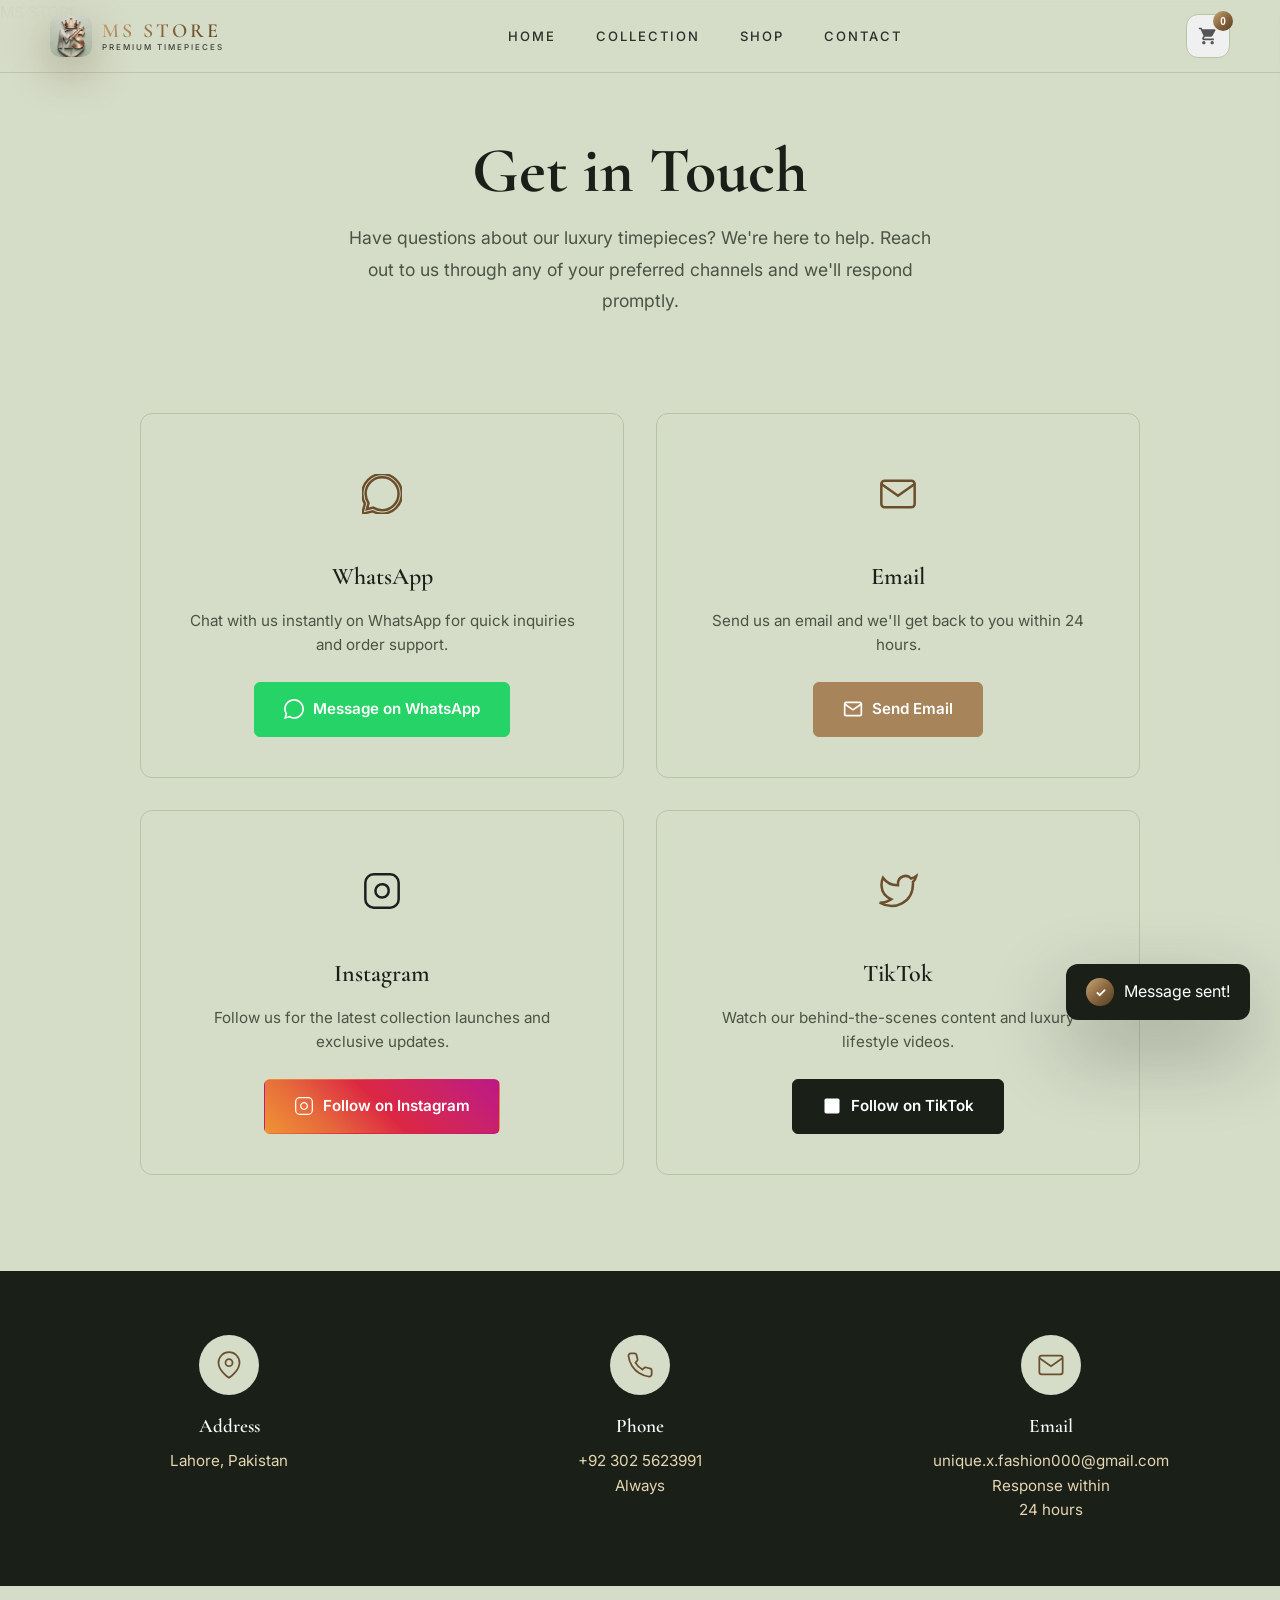
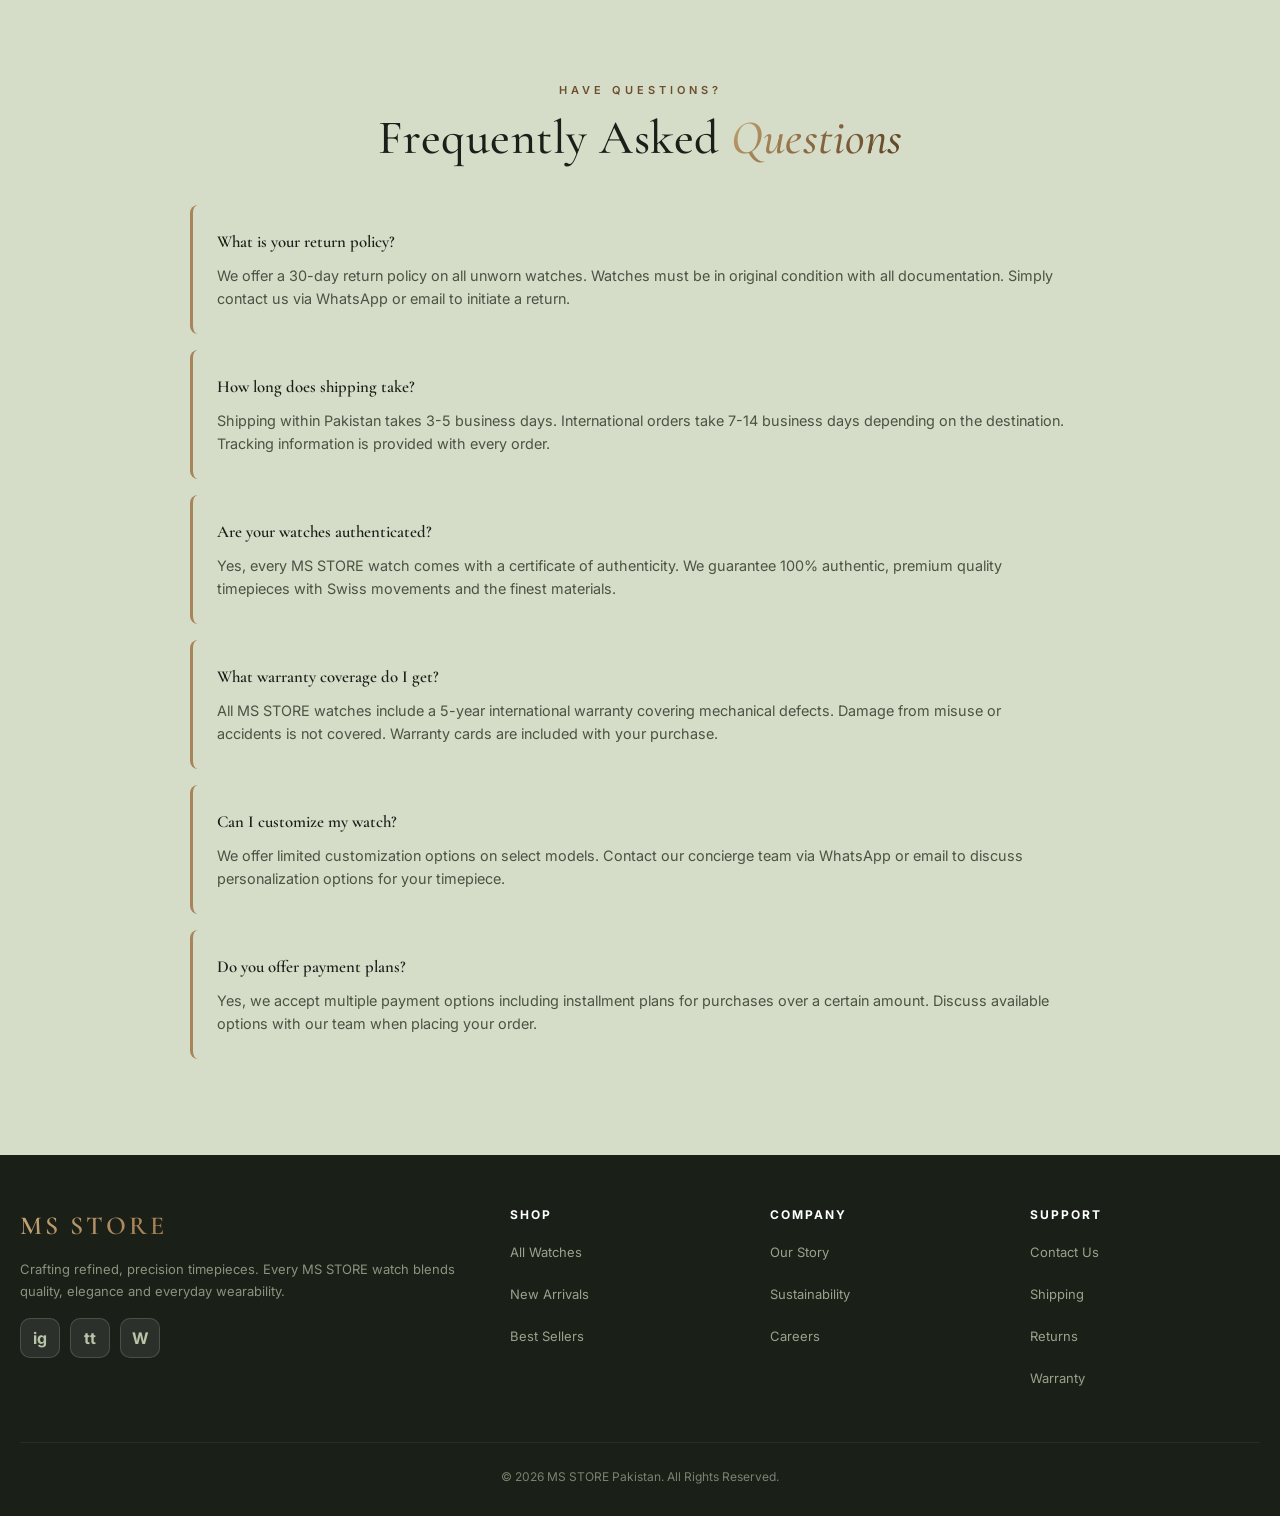
==== contact.html @ d53f1ade "Add files via upload" ====
<!DOCTYPE html>
<html lang="en">
<head>
<meta charset="UTF-8" />
<meta name="viewport" content="width=device-width, initial-scale=1.0, maximum-scale=5.0" />
<meta name="description" content="MS STORE - Contact us via WhatsApp, Email, Instagram, or TikTok. Get in touch with our luxury watch experts." />
<title>MS STORE — Contact Us</title>
<link rel="preconnect" href="https://fonts.googleapis.com">
<link rel="preconnect" href="https://fonts.gstatic.com" crossorigin>
<link href="https://fonts.googleapis.com/css2?family=Playfair+Display:wght@400;500;600;700;800;900&family=Inter:wght@300;400;500;600;700&family=Cormorant+Garamond:wght@300;400;500;600;700&display=swap" rel="stylesheet">
<link rel="icon" type="image/png" sizes="32x32" href="images/favicon-32.png">
<link rel="icon" type="image/png" sizes="16x16" href="images/favicon-16.png">
<link rel="apple-touch-icon" href="images/apple-touch-icon.png">
<link rel="shortcut icon" href="images/favicon-msstore.jpg">
<link rel="stylesheet" href="css/style.css">
<style>
:root{
  --serif:'Cormorant Garamond', Georgia, serif;
  --black: var(--sage-900);
  --white: var(--silver-50);
  --gray: var(--sage-600);
  --off-white: var(--sage-100);
  --light-gray: var(--sage-200);
  --gold: var(--bronze-300);
  --gold-dark: var(--bronze-500);
  --gold-light: var(--bronze-100);
  --gold-pale: var(--sage-100);
  --charcoal: var(--sage-800);
  --transition: cubic-bezier(0.4,0,0.2,1);
  --shadow: var(--shadow-lg);
}
.contact-page-wrap{padding:110px 2rem 0;}
.contact-hero{
  text-align:center;margin-bottom:6rem;
}
.contact-hero h1{
  font-family:var(--serif);font-size:clamp(2.5rem,5vw,4rem);
  font-weight:700;line-height:1.1;margin-bottom:1rem;color:var(--black);
}
.contact-hero p{
  font-size:1.1rem;color:var(--gray);max-width:600px;margin:0 auto 1rem;line-height:1.8;
}

.contact-methods{
  display:grid;grid-template-columns:repeat(2,1fr);gap:2rem;
  max-width:1000px;margin:0 auto 6rem;
}

.contact-card{
  background:var(--off-white);border-radius:12px;padding:2.5rem;
  text-align:center;transition:all 0.3s var(--transition);
  border:1px solid var(--light-gray);
}
.contact-card:hover{
  transform:translateY(-8px);box-shadow:var(--shadow);
  border-color:var(--gold);
}

.contact-card-icon{
  width:80px;height:80px;border-radius:50%;background:var(--gold-pale);
  display:flex;align-items:center;justify-content:center;margin:0 auto 1.5rem;
}
.contact-card-icon svg{
  width:40px;height:40px;stroke:var(--gold-dark);fill:none;stroke-width:1.5;
}

.contact-card h3{
  font-family:var(--serif);font-size:1.5rem;font-weight:600;
  margin-bottom:0.8rem;color:var(--black);
}

.contact-card p{
  color:var(--gray);margin-bottom:1.5rem;line-height:1.6;font-size:0.95rem;
}

.contact-card-btn{
  display:inline-flex;align-items:center;justify-content:center;gap:0.6rem;
  padding:0.9rem 1.8rem;border-radius:6px;font-weight:600;
  font-size:0.95rem;transition:all 0.3s;text-decoration:none;
  border:1.5px solid;cursor:pointer;
}

.whatsapp-btn{
  background:#25D366;color:white;border-color:#25D366;
}
.whatsapp-btn:hover{background:#1DA851;border-color:#1DA851;}

.email-btn{
  background:var(--gold);color:white;border-color:var(--gold);
}
.email-btn:hover{background:var(--gold-dark);border-color:var(--gold-dark);}

.instagram-btn{
  background:linear-gradient(45deg,#f09433 0%,#e6683c 25%,#dc2743 50%,#cc2366 75%,#bc1888 100%);
  color:white;border-color:transparent;
}
.instagram-btn:hover{opacity:0.9;}

.tiktok-btn{
  background:var(--black);color:white;border-color:var(--black);
}
.tiktok-btn:hover{background:var(--charcoal);border-color:var(--charcoal);}

.contact-card-btn svg{
  width:20px;height:20px;
}

.contact-info-section{
  background:var(--black);color:var(--white);padding:4rem 2rem;margin:0 -2rem 6rem;
}

.info-grid{
  display:grid;grid-template-columns:repeat(3,1fr);gap:2rem;
  max-width:1200px;margin:0 auto;
}

.info-item{text-align:center;}
.info-item-icon{
  width:60px;height:60px;border-radius:50%;background:var(--gold-pale);
  display:flex;align-items:center;justify-content:center;margin:0 auto 1rem;
}
.info-item-icon svg{
  width:28px;height:28px;stroke:var(--gold-dark);fill:none;stroke-width:1.5;
}

.info-item h4{
  font-family:var(--serif);font-size:1.2rem;font-weight:600;margin-bottom:0.5rem;
}
.info-item p{
  font-size:0.95rem;color:var(--gold-light);line-height:1.6;
}

.faq-section{
  max-width:900px;margin:0 auto 6rem;
}
.faq-section .section-head{margin-bottom:3rem;}

.faq-item{
  background:var(--off-white);border-radius:8px;padding:1.5rem;
  margin-bottom:1rem;border-left:3px solid var(--gold);
}
.faq-item h4{
  font-family:var(--serif);font-size:1.05rem;font-weight:600;
  margin-bottom:0.5rem;color:var(--black);
}
.faq-item p{
  font-size:0.9rem;color:var(--gray);line-height:1.6;
}

@media(max-width:768px){
  .contact-methods{grid-template-columns:1fr;}
  .info-grid{grid-template-columns:1fr;}
  .contact-page-wrap{padding:2rem 1rem 0;}
  .contact-hero h1{font-size:2rem;}
  .contact-hero p{font-size:1rem;}
}
</style>
</head>
<body>

<div id="loader">
  <div class="loader-logo">MS STORE</div>
  <div class="loader-bar"></div>
</div>

<nav id="navbar">
  <div class="nav-inner">
  <a href="index.html" class="logo-nav">
    <div class="logo-emblem"><img src="images/logo-msstore.jpg" alt="MS STORE"></div>
    <div class="logo-text-group">
      <span class="logo-text">MS STORE</span>
      <span class="logo-subtext">Premium Timepieces</span>
    </div>
  </a>
  <ul class="nav-links" id="navLinks">
    <li><a href="index.html#home" onclick="closeMenu()">Home</a></li>
    <li><a href="index.html#categories" onclick="closeMenu()">Collection</a></li>
    <li><a href="index.html#products" onclick="closeMenu()">Shop</a></li>
    <li><a href="contact.html" onclick="closeMenu()">Contact</a></li>
  </ul>
  <div class="nav-actions">
    <button class="cart-btn" onclick="toggleCart()" aria-label="Cart">
      <svg viewBox="0 0 24 24"><path d="M7 18c-1.1 0-1.99.9-1.99 2S5.9 22 7 22s2-.9 2-2-.9-2-2-2zM1 2v2h2l3.6 7.59-1.35 2.45c-.16.28-.25.61-.25.96 0 1.1.9 2 2 2h12v-2H7.42c-.14 0-.25-.11-.25-.25l.03-.12.9-1.63h7.45c.75 0 1.41-.41 1.75-1.03l3.58-6.49c.08-.14.12-.31.12-.48 0-.55-.45-1-1-1H5.21l-.94-2H1zm16 16c-1.1 0-1.99.9-1.99 2s.89 2 1.99 2 2-.9 2-2-.9-2-2-2z"/></svg>
      <span class="cart-badge" id="cartCount">0</span>
    </button>
    <div class="hamburger" id="hamburger" onclick="toggleMenu()" aria-label="Menu">
      <span></span><span></span><span></span>
    </div>
  </div>
  </div>
</nav>
<div class="nav-overlay" id="navOverlay" onclick="closeMenu()"></div>

<div class="contact-page-wrap">
  <div class="contact-hero">
    <h1>Get in Touch</h1>
    <p>Have questions about our luxury timepieces? We're here to help. Reach out to us through any of your preferred channels and we'll respond promptly.</p>
  </div>

  <div class="contact-methods">
    <div class="contact-card">
      <div class="contact-card-icon">
        <svg viewBox="0 0 24 24"><path d="M.057 24l1.687-6.163c-1.041-1.804-1.588-3.849-1.587-5.946.003-6.556 5.338-11.891 11.893-11.891 3.181.001 6.167 1.24 8.413 3.488 2.245 2.248 3.481 5.236 3.48 8.414-.003 6.557-5.338 11.892-11.893 11.892-1.99-.001-3.951-.5-5.688-1.448l-6.305 1.654zm6.597-3.807c1.676.995 3.276 1.591 5.392 1.592 5.448 0 9.886-4.434 9.889-9.885.002-5.462-4.415-9.89-9.881-9.892-5.452 0-9.887 4.434-9.889 9.884-.001 2.225.651 3.891 1.746 5.634l-.999 3.648 3.742-.981z"/></svg>
      </div>
      <h3>WhatsApp</h3>
      <p>Chat with us instantly on WhatsApp for quick inquiries and order support.</p>
      <a href="https://wa.me/1234567890?text=Hello%20MS STORE%2C%20I%20have%20a%20question%20about%20your%20watches" class="contact-card-btn whatsapp-btn js-whatsapp-link" target="_blank">
        <svg viewBox="0 0 24 24" fill="currentColor"><path d="M.057 24l1.687-6.163c-1.041-1.804-1.588-3.849-1.587-5.946.003-6.556 5.338-11.891 11.893-11.891 3.181.001 6.167 1.24 8.413 3.488 2.245 2.248 3.481 5.236 3.48 8.414-.003 6.557-5.338 11.892-11.893 11.892-1.99-.001-3.951-.5-5.688-1.448l-6.305 1.654zm6.597-3.807c1.676.995 3.276 1.591 5.392 1.592 5.448 0 9.886-4.434 9.889-9.885.002-5.462-4.415-9.89-9.881-9.892-5.452 0-9.887 4.434-9.889 9.884-.001 2.225.651 3.891 1.746 5.634l-.999 3.648 3.742-.981z"/></svg>
        Message on WhatsApp
      </a>
    </div>

    <div class="contact-card">
      <div class="contact-card-icon">
        <svg viewBox="0 0 24 24"><path d="M4 4h16c1.1 0 2 .9 2 2v12c0 1.1-.9 2-2 2H4c-1.1 0-2-.9-2-2V6c0-1.1.9-2 2-2z"/><polyline points="22,6 12,13 2,6"/></svg>
      </div>
      <h3>Email</h3>
      <p>Send us an email and we'll get back to you within 24 hours.</p>
      <a href="mailto:concierge@msstore.com" class="contact-card-btn email-btn js-email-link" target="_blank" rel="noopener">
        <svg viewBox="0 0 24 24" fill="none" stroke="currentColor" stroke-width="2"><path d="M4 4h16c1.1 0 2 .9 2 2v12c0 1.1-.9 2-2 2H4c-1.1 0-2-.9-2-2V6c0-1.1.9-2 2-2z"/><polyline points="22,6 12,13 2,6"/></svg>
        Send Email
      </a>
    </div>

    <div class="contact-card">
      <div class="contact-card-icon">
        <svg viewBox="0 0 24 24"><rect x="2" y="2" width="20" height="20" rx="5" ry="5" fill="none" stroke="currentColor" stroke-width="1.5"/><path d="M16 11.37A4 4 0 1 1 12.63 8 4 4 0 0 1 16 11.37z" fill="none" stroke="currentColor" stroke-width="1.5"/><line x1="17.5" y1="6.5" x2="17.51" y2="6.5" stroke="currentColor" stroke-width="1.5"/></svg>
      </div>
      <h3>Instagram</h3>
      <p>Follow us for the latest collection launches and exclusive updates.</p>
      <a href="#" class="contact-card-btn instagram-btn js-instagram-link" target="_blank" rel="noopener">
        <svg viewBox="0 0 24 24" fill="currentColor"><rect x="2" y="2" width="20" height="20" rx="5" ry="5" fill="none" stroke="white" stroke-width="1.5"/><path d="M16 11.37A4 4 0 1 1 12.63 8 4 4 0 0 1 16 11.37z" fill="none" stroke="white" stroke-width="1.5"/><line x1="17.5" y1="6.5" x2="17.51" y2="6.5" stroke="white" stroke-width="1.5"/></svg>
        Follow on Instagram
      </a>
    </div>

    <div class="contact-card">
      <div class="contact-card-icon">
        <svg viewBox="0 0 24 24"><path d="M23 3a10.9 10.9 0 01-3.14 1.53 4.48 4.48 0 00-7.86 3v1A10.66 10.66 0 013 4s-4 9 5 13a11.64 11.64 0 01-7 2c9 5 20 0 20-11.5a4.5 4.5 0 00-.08-.83A7.72 7.72 0 0023 3z"/></svg>
      </div>
      <h3>TikTok</h3>
      <p>Watch our behind-the-scenes content and luxury lifestyle videos.</p>
      <a href="#" class="contact-card-btn tiktok-btn js-tiktok-link" target="_blank" rel="noopener">
        <svg viewBox="0 0 24 24" fill="currentColor"><path d="M19 3H5c-1.1 0-2 .9-2 2v14c0 1.1.9 2 2 2h14c1.1 0 2-.9 2-2V5c0-1.1-.9-2-2-2z"/></svg>
        Follow on TikTok
      </a>
    </div>
  </div>
</div>

<div class="contact-info-section">
  <div class="info-grid">
    <div class="info-item">
      <div class="info-item-icon">
        <svg viewBox="0 0 24 24"><path d="M21 10c0 7-9 13-9 13s-9-6-9-13a9 9 0 0 1 18 0z"/><circle cx="12" cy="10" r="3"/></svg>
      </div>
      <h4>Address</h4>
      <p class="js-contact-address">Lahore, Punjab, Pakistan</p>
    </div>
    <div class="info-item">
      <div class="info-item-icon">
        <svg viewBox="0 0 24 24"><path d="M22 16.92v3a2 2 0 0 1-2.18 2 19.79 19.79 0 0 1-8.63-3.07 19.5 19.5 0 0 1-6-6 19.79 19.79 0 0 1-3.07-8.67A2 2 0 0 1 4.11 2h3a2 2 0 0 1 2 1.72 12.84 12.84 0 0 0 .7 2.81 2 2 0 0 1-.45 2.11L8.09 9.91a16 16 0 0 0 6 6l1.27-1.27a2 2 0 0 1 2.11-.45 12.84 12.84 0 0 0 2.81.7A2 2 0 0 1 22 16.92z"/></svg>
      </div>
      <h4>Phone</h4>
      <p><span class="js-contact-phone">+41 22 555 0100</span><br/><span class="js-contact-phone-hours">Available 9am-6pm CET, Monday-Friday</span></p>
    </div>
    <div class="info-item">
      <div class="info-item-icon">
        <svg viewBox="0 0 24 24"><path d="M4 4h16c1.1 0 2 .9 2 2v12c0 1.1-.9 2-2 2H4c-1.1 0-2-.9-2-2V6c0-1.1.9-2 2-2z"/><polyline points="22,6 12,13 2,6"/></svg>
      </div>
      <h4>Email</h4>
      <p><span class="js-contact-email">concierge@msstore.com</span><br/>Response within<br/>24 hours</p>
    </div>
  </div>
</div>

<section class="faq-section">
  <div class="section-header">
    <div class="section-eyebrow">Have Questions?</div>
    <h2 class="section-title">Frequently Asked <span class="italic">Questions</span></h2>
  </div>
  <div class="faq-item">
    <h4>What is your return policy?</h4>
    <p>We offer a 30-day return policy on all unworn watches. Watches must be in original condition with all documentation. Simply contact us via WhatsApp or email to initiate a return.</p>
  </div>
  <div class="faq-item">
    <h4>How long does shipping take?</h4>
    <p>Shipping within Pakistan takes 3-5 business days. International orders take 7-14 business days depending on the destination. Tracking information is provided with every order.</p>
  </div>
  <div class="faq-item">
    <h4>Are your watches authenticated?</h4>
    <p>Yes, every MS STORE watch comes with a certificate of authenticity. We guarantee 100% authentic, premium quality timepieces with Swiss movements and the finest materials.</p>
  </div>
  <div class="faq-item">
    <h4>What warranty coverage do I get?</h4>
    <p>All MS STORE watches include a 5-year international warranty covering mechanical defects. Damage from misuse or accidents is not covered. Warranty cards are included with your purchase.</p>
  </div>
  <div class="faq-item">
    <h4>Can I customize my watch?</h4>
    <p>We offer limited customization options on select models. Contact our concierge team via WhatsApp or email to discuss personalization options for your timepiece.</p>
  </div>
  <div class="faq-item">
    <h4>Do you offer payment plans?</h4>
    <p>Yes, we accept multiple payment options including installment plans for purchases over a certain amount. Discuss available options with our team when placing your order.</p>
  </div>
</section>

<footer>
  <div class="footer-content">
    <div class="footer-brand">
      <h3>MS STORE</h3>
      <p>Crafting refined, precision timepieces. Every MS STORE watch blends quality, elegance and everyday wearability.</p>
      <div class="social-row">
        <a class="social-icon js-facebook-link" href="#" target="_blank" rel="noopener" aria-label="Facebook" style="display:none">f</a>
        <a class="social-icon js-instagram-link" href="#" target="_blank" rel="noopener" aria-label="Instagram" style="display:none">ig</a>
        <a class="social-icon js-tiktok-link" href="#" target="_blank" rel="noopener" aria-label="TikTok" style="display:none">tt</a>
        <a class="social-icon js-youtube-link" href="#" target="_blank" rel="noopener" aria-label="YouTube" style="display:none">yt</a>
        <a class="social-icon js-whatsapp-link" href="https://wa.me/923001234567" target="_blank" aria-label="WhatsApp">W</a>
      </div>
    </div>
    <div class="footer-col">
      <h4>Shop</h4>
      <ul>
        <li><a href="index.html#products">All Watches</a></li>
        <li><a href="index.html#categories">New Arrivals</a></li>
        <li><a href="index.html#products">Best Sellers</a></li>
      </ul>
    </div>
    <div class="footer-col">
      <h4>Company</h4>
      <ul>
        <li><a href="index.html">Our Story</a></li>
        <li><a href="index.html">Sustainability</a></li>
        <li><a href="index.html">Careers</a></li>
      </ul>
    </div>
    <div class="footer-col">
      <h4>Support</h4>
      <ul>
        <li><a href="contact.html">Contact Us</a></li>
        <li><a href="contact.html">Shipping</a></li>
        <li><a href="contact.html">Returns</a></li>
        <li><a href="contact.html">Warranty</a></li>
      </ul>
    </div>
  </div>
  <div class="footer-bottom">© 2026 MS STORE Pakistan. All Rights Reserved.</div>
</footer>

<!-- CART -->
<div class="cart-overlay" id="cartOverlay" onclick="toggleCart()"></div>
<div class="cart-sidebar" id="cartSidebar">
  <div class="cart-handle"></div>
  <div class="cart-header">
    <div class="cart-title">🛒 Your Cart</div>
    <button class="cart-close" onclick="toggleCart()">✕</button>
  </div>
  <div class="cart-items" id="cartItems"></div>
  <div class="cart-footer">
    <div class="cart-total">
      <span class="cart-total-label">Total</span>
      <span class="cart-total-amount" id="cartTotal">Rs. 0</span>
    </div>
    <div class="cart-actions">
      <button class="btn btn-primary" onclick="openCheckout()">Buy Now - Checkout</button>
      <a href="https://wa.me/923001234567" target="_blank" rel="noopener" class="btn btn-whatsapp js-whatsapp-link">
        <svg width="16" height="16" viewBox="0 0 24 24" fill="currentColor"><path d="M17.472 14.382c-.297-.149-1.758-.867-2.03-.967-.273-.099-.471-.148-.67.15-.197.297-.767.966-.94 1.164-.173.199-.347.223-.644.075-.297-.15-1.255-.463-2.39-1.475-.883-.788-1.48-1.761-1.653-2.059-.173-.297-.018-.458.13-.606.134-.133.298-.347.446-.52.149-.174.198-.298.298-.497.099-.198.05-.371-.025-.52-.075-.149-.669-1.612-.916-2.207-.242-.579-.487-.5-.669-.51-.173-.008-.371-.01-.57-.01-.198 0-.52.074-.792.372-.272.297-1.04 1.016-1.04 2.479 0 1.462 1.065 2.875 1.213 3.074.149.198 2.096 3.20 5.077 4.487.709.306 1.262.489 1.694.625.712.227 1.36.195 1.871.118.571-.085 1.758-.719 2.006-1.413.248-.694.248-1.289.173-1.413-.074-.124-.272-.198-.57-.347m-5.421 7.403h-.004a9.87 9.87 0 01-5.031-1.378l-.361-.214-3.741.982.998-3.648-.235-.374a9.86 9.86 0 01-1.51-5.26c.001-5.45 4.436-9.884 9.888-9.884 2.64 0 5.122 1.03 6.988 2.898a9.825 9.825 0 012.893 6.994c-.003 5.45-4.437 9.884-9.885 9.884m8.413-18.297A11.815 11.815 0 0012.05 0C5.495 0 .16 5.335.157 11.892c0 2.096.547 4.142 1.588 5.945L.057 24l6.305-1.654a11.882 11.882 0 005.683 1.448h.005c6.554 0 11.89-5.335 11.893-11.893a11.821 11.821 0 00-3.48-8.413z"/></svg>
        WhatsApp Checkout
      </a>
    </div>
  </div>
</div>

<!-- CHECKOUT -->
<div class="checkout-overlay" id="checkoutModal">
  <div class="checkout-form">
    <button class="modal-close" onclick="closeCheckout()">✕</button>
    <div class="form-header">
      <h2 class="form-title">Complete Your Order</h2>
      <p class="form-subtitle">Fill in your details and we'll deliver to your doorstep</p>
    </div>
    <div class="order-summary" id="orderSummary"></div>
    <form id="checkoutForm" onsubmit="submitOrder(event)">
      <div class="form-row">
        <div class="form-group">
          <label class="form-label">Full Name *</label>
          <input type="text" name="name" class="form-input" required placeholder="Muhammad Ahmed">
        </div>
        <div class="form-group">
          <label class="form-label">WhatsApp *</label>
          <input type="tel" name="whatsapp" class="form-input" required placeholder="03XX-XXXXXXX">
        </div>
      </div>
      <div class="form-row">
        <div class="form-group">
          <label class="form-label">City *</label>
          <input type="text" name="city" class="form-input" required placeholder="Lahore">
        </div>
        <div class="form-group">
          <label class="form-label">Postal *</label>
          <input type="text" name="postal" class="form-input" required placeholder="54000">
        </div>
      </div>
      <div class="form-group">
        <label class="form-label">Address *</label>
        <textarea name="address" class="form-textarea" required placeholder="House #, Street, Area..."></textarea>
      </div>
      <div class="form-group">
        <label class="form-label">Notes (Optional)</label>
        <textarea name="notes" class="form-textarea" placeholder="Special instructions..."></textarea>
      </div>
      <button type="submit" class="btn btn-primary" style="width:100%;margin-top:8px">
        Place Order — Cash on Delivery
      </button>
    </form>
  </div>
</div>

<!-- TOAST -->
<div class="toast" id="toast">
  <div class="toast-icon">✓</div>
  <span id="toastMessage">Message sent!</span>
</div>

<script src="js/products.js"></script>
<script src="js/config.js"></script>
<script src="js/settings.js"></script>
<script src="js/main.js"></script>
</body>
</html>
---- css/style.css ----
/* ============================================
   MS STORE - Main Stylesheet
   Sage Green + Bronze + Silver
   ============================================ */
:root {
  --sage-50:  #E8EDE4;
  --sage-100: #D5DCC8;
  --sage-200: #B8C4A8;
  --sage-300: #95A38B;
  --sage-400: #7A8872;
  --sage-500: #5F6B58;
  --sage-600: #4A5444;
  --sage-700: #3A4236;
  --sage-800: #2A3027;
  --sage-900: #1A1F18;
  
  --bronze-50:  #F5EFE2;
  --bronze-100: #E5D5B0;
  --bronze-200: #C9A876;
  --bronze-300: #A8845A;
  --bronze-400: #8B6840;
  --bronze-500: #6B4F2D;
  --bronze-600: #553E22;
  --bronze-700: #3F2E18;
  
  --silver-50:  #FAFAFA;
  --silver-100: #F0F0F0;
  --silver-200: #E0E0E0;
  --silver-300: #C8C8C8;
  --silver-400: #B0B0B0;
  --silver-500: #909090;
  --silver-600: #707070;
  --silver-700: #555555;
  --silver-800: #3A3A3A;
  --silver-900: #1F1F1F;
  
  --whatsapp: #25D366;
  --whatsapp-dark: #128C7E;
  
  --gradient-bronze: linear-gradient(135deg, #C9A876 0%, #8B6840 50%, #553E22 100%);
  --gradient-silver: linear-gradient(135deg, #F0F0F0 0%, #C8C8C8 50%, #707070 100%);
  --gradient-sage: linear-gradient(135deg, #95A38B 0%, #5F6B58 50%, #3A4236 100%);
  
  --shadow-sm: 0 2px 8px rgba(26, 31, 24, 0.10);
  --shadow-md: 0 8px 24px rgba(26, 31, 24, 0.18);
  --shadow-lg: 0 20px 50px rgba(26, 31, 24, 0.25);
  --shadow-xl: 0 30px 80px rgba(26, 31, 24, 0.30);
  --shadow-bronze: 0 15px 40px rgba(107, 79, 45, 0.35);
  
  --touch-target: 44px;
}

* { 
  margin: 0; 
  padding: 0; 
  box-sizing: border-box; 
  -webkit-tap-highlight-color: transparent;
}

html { 
  scroll-behavior: smooth; 
  -webkit-text-size-adjust: 100%;
}

body {
  font-family: 'Inter', -apple-system, sans-serif;
  background: var(--sage-100);
  color: var(--silver-900);
  overflow-x: hidden;
  line-height: 1.6;
  -webkit-font-smoothing: antialiased;
}

img, svg { max-width: 100%; height: auto; display: block; }

::selection { background: var(--bronze-500); color: white; }
::-webkit-scrollbar { width: 6px; height: 6px; }
::-webkit-scrollbar-track { background: var(--sage-200); }
::-webkit-scrollbar-thumb { background: var(--gradient-bronze); border-radius: 3px; }

.serif { font-family: 'Cormorant Garamond', Georgia, serif; }

/* ============================================
   NAVIGATION (Fixed for laptop)
   ============================================ */
nav {
  position: fixed;
  top: 0; left: 0; right: 0;
  padding: 12px 40px;
  background: rgba(213, 220, 200, 0.95);
  backdrop-filter: blur(20px);
  -webkit-backdrop-filter: blur(20px);
  z-index: 1000;
  border-bottom: 1px solid rgba(95, 107, 88, 0.2);
  transition: all 0.3s ease;
  min-height: 60px;
  display: flex;
  align-items: center;
}
nav.scrolled {
  padding: 8px 40px;
  box-shadow: var(--shadow-sm);
}
.nav-inner {
  width: 100%;
  max-width: 1600px;
  margin: 0 auto;
  display: flex;
  justify-content: space-between;
  align-items: center;
}

.logo-nav {
  display: flex;
  align-items: center;
  gap: 10px;
  text-decoration: none;
  flex-shrink: 0;
  z-index: 1001;
}
.logo-emblem {
  width: 44px;
  height: 44px;
  border-radius: 10px;
  display: flex;
  align-items: center;
  justify-content: center;
  box-shadow: var(--shadow-bronze);
  position: relative;
  overflow: hidden;
}
.logo-emblem img {
  width: 100%;
  height: 100%;
  object-fit: cover;
  display: block;
}
.logo-text-group { display: flex; flex-direction: column; line-height: 1; }
.logo-text {
  font-family: 'Cormorant Garamond', serif;
  font-size: 18px;
  font-weight: 600;
  background: var(--gradient-bronze);
  -webkit-background-clip: text;
  background-clip: text;
  -webkit-text-fill-color: transparent;
  letter-spacing: 3px;
}
.logo-subtext {
  font-size: 8px;
  color: var(--sage-700);
  letter-spacing: 2px;
  text-transform: uppercase;
  margin-top: 2px;
  font-weight: 500;
}

.nav-links {
  display: flex;
  position: fixed;
  top: 60px;
  right: -100%;
  flex-direction: column;
  background: var(--silver-100);
  width: 280px;
  max-width: 85vw;
  height: calc(100vh - 60px);
  padding: 30px 24px;
  transition: right 0.4s cubic-bezier(0.4, 0, 0.2, 1);
  box-shadow: -10px 0 30px rgba(0,0,0,0.15);
  align-items: flex-start;
  gap: 24px;
  list-style: none;
  z-index: 999;
  margin: 0;
}
.nav-links.active { right: 0; }
.nav-links a {
  text-decoration: none;
  color: var(--sage-800);
  font-size: 14px;
  letter-spacing: 2px;
  text-transform: uppercase;
  font-weight: 500;
  position: relative;
  transition: color 0.3s;
  padding: 6px 0;
  min-height: var(--touch-target);
  display: flex;
  align-items: center;
}
.nav-links a::after {
  content: '';
  position: absolute;
  bottom: 0;
  left: 0;
  width: 0;
  height: 2px;
  background: var(--gradient-bronze);
  transition: width 0.3s;
}
.nav-links a:hover, .nav-links a:active { color: var(--bronze-500); }
.nav-links a:hover::after, .nav-links a:active::after { width: 100%; }

.nav-actions { 
  display: flex; 
  align-items: center; 
  gap: 10px; 
  z-index: 1001;
}

.cart-btn {
  position: relative;
  background: var(--silver-100);
  border: 1px solid var(--sage-200);
  width: var(--touch-target);
  height: var(--touch-target);
  border-radius: 12px;
  cursor: pointer;
  display: flex;
  align-items: center;
  justify-content: center;
  transition: all 0.3s;
}
.cart-btn:hover, .cart-btn:active {
  background: var(--gradient-bronze);
  transform: scale(0.95);
  border-color: transparent;
  box-shadow: var(--shadow-bronze);
}
.cart-btn:hover svg, .cart-btn:active svg { fill: white; }
.cart-btn svg { width: 20px; height: 20px; fill: var(--silver-700); transition: fill 0.3s; }
.cart-badge {
  position: absolute;
  top: -4px; right: -4px;
  background: var(--gradient-bronze);
  color: white;
  min-width: 20px;
  height: 20px;
  border-radius: 10px;
  padding: 0 5px;
  display: flex;
  align-items: center;
  justify-content: center;
  font-size: 10px;
  font-weight: 700;
}

.hamburger {
  display: flex;
  flex-direction: column;
  gap: 5px;
  cursor: pointer;
  background: var(--silver-100);
  border: 1px solid var(--sage-200);
  width: var(--touch-target);
  height: var(--touch-target);
  border-radius: 12px;
  align-items: center;
  justify-content: center;
}
.hamburger span { 
  width: 20px; 
  height: 2px; 
  background: var(--sage-800); 
  transition: all 0.3s;
  border-radius: 2px;
}
.hamburger.active span:nth-child(1) { transform: rotate(45deg) translate(5px, 5px); }
.hamburger.active span:nth-child(2) { opacity: 0; }
.hamburger.active span:nth-child(3) { transform: rotate(-45deg) translate(5px, -5px); }

.nav-overlay {
  position: fixed;
  inset: 60px 0 0 0;
  background: rgba(26, 31, 24, 0.5);
  backdrop-filter: blur(4px);
  z-index: 998;
  opacity: 0;
  pointer-events: none;
  transition: opacity 0.3s;
}
.nav-overlay.active { opacity: 1; pointer-events: all; }

/* ============================================
   HERO SECTION
   ============================================ */
.hero {
  min-height: 100vh;
  min-height: 100dvh;
  background:
    radial-gradient(ellipse at top right, rgba(107, 79, 45, 0.15) 0%, transparent 50%),
    radial-gradient(ellipse at bottom left, rgba(58, 66, 54, 0.30) 0%, transparent 50%),
    linear-gradient(180deg, var(--sage-200) 0%, var(--sage-100) 100%);
  display: flex;
  align-items: center;
  justify-content: center;
  position: relative;
  overflow: hidden;
  padding: 80px 20px 40px;
}

.hero-grid {
  max-width: 1400px;
  width: 100%;
  display: grid;
  grid-template-columns: 1fr;
  gap: 40px;
  align-items: center;
  position: relative;
  z-index: 1;
}
.hero-text { 
  animation: fadeInUp 1s ease; 
  text-align: center;
}

.hero-eyebrow {
  display: inline-flex;
  align-items: center;
  gap: 8px;
  color: var(--bronze-500);
  font-size: 11px;
  letter-spacing: 3px;
  text-transform: uppercase;
  margin-bottom: 20px;
  font-weight: 600;
  padding: 6px 14px;
  background: rgba(107, 79, 45, 0.10);
  border-radius: 30px;
  border: 1px solid rgba(107, 79, 45, 0.25);
}
.hero-eyebrow::before { content: '★'; color: var(--bronze-400); }

.hero-title {
  font-family: 'Cormorant Garamond', serif;
  font-size: clamp(36px, 9vw, 64px);
  line-height: 1.1;
  margin-bottom: 20px;
  color: var(--sage-900);
  font-weight: 500;
  letter-spacing: -0.5px;
}
.hero-title .accent {
  font-style: italic;
  background: var(--gradient-bronze);
  -webkit-background-clip: text;
  background-clip: text;
  -webkit-text-fill-color: transparent;
  font-weight: 600;
}

.hero-desc {
  font-size: 15px;
  color: var(--sage-800);
  margin-bottom: 32px;
  max-width: 520px;
  line-height: 1.7;
  margin-left: auto;
  margin-right: auto;
}
.hero-buttons { 
  display: flex; 
  gap: 12px; 
  flex-wrap: wrap; 
  justify-content: center;
}

.btn {
  padding: 14px 28px;
  border: none;
  border-radius: 12px;
  font-size: 12px;
  letter-spacing: 1.5px;
  text-transform: uppercase;
  cursor: pointer;
  transition: all 0.3s cubic-bezier(0.4, 0, 0.2, 1);
  text-decoration: none;
  display: inline-flex;
  align-items: center;
  justify-content: center;
  gap: 8px;
  font-family: 'Inter', sans-serif;
  font-weight: 600;
  white-space: nowrap;
  min-height: var(--touch-target);
}
.btn-primary {
  background: var(--gradient-bronze);
  color: white;
  box-shadow: var(--shadow-bronze);
}
.btn-primary:hover, .btn-primary:active {
  transform: translateY(-2px);
  box-shadow: 0 15px 40px rgba(107, 79, 45, 0.50);
}
.btn-whatsapp {
  background: var(--whatsapp);
  color: white;
  box-shadow: 0 10px 25px rgba(37, 211, 102, 0.30);
}
.btn-whatsapp:hover, .btn-whatsapp:active {
  background: var(--whatsapp-dark);
  box-shadow: 0 15px 35px rgba(37, 211, 102, 0.40);
}
.btn-bronze {
  background: var(--gradient-sage);
  color: white;
  box-shadow: var(--shadow-md);
}
.btn-bronze:hover, .btn-bronze:active {
  transform: translateY(-2px);
  box-shadow: var(--shadow-lg);
}
.btn-outline {
  background: transparent;
  color: var(--sage-800);
  border: 1.5px solid var(--sage-300);
}
.btn-outline:hover, .btn-outline:active {
  border-color: var(--bronze-400);
  color: var(--bronze-500);
}

/* ============================================
   PENDULUM WATCH - TWO STACK ON MOBILE
   ============================================ */
.pendulum-stage {
  position: relative;
  width: 100%;
  height: 380px;
  display: flex;
  align-items: center;
  justify-content: center;
  animation: fadeIn 1.2s ease 0.3s backwards;
}

.pendulum-bg-ring {
  position: absolute;
  width: 320px;
  height: 320px;
  border: 1px dashed rgba(107, 79, 45, 0.35);
  border-radius: 50%;
  animation: rotate 80s linear infinite;
}
.pendulum-bg-ring::before, .pendulum-bg-ring::after {
  content: '';
  position: absolute;
  top: 50%;
  width: 8px;
  height: 8px;
  border-radius: 50%;
  transform: translateY(-50%);
}
.pendulum-bg-ring::before {
  left: -4px;
  background: var(--bronze-500);
  box-shadow: 0 0 15px var(--bronze-500);
}
.pendulum-bg-ring::after {
  right: -4px;
  background: var(--silver-500);
  box-shadow: 0 0 15px var(--silver-500);
}

/* TWO WATCHES STACK ON MOBILE */
.pendulum-frames {
  position: relative;
  width: 280px;
  height: 400px;
}
.pendulum-frame {
  position: absolute;
  width: 240px;
  height: 360px;
  transform-origin: 50% 0;
  animation: pendulumSwing 4s ease-in-out infinite;
}
.pendulum-frame-2 {
  animation: pendulumSwingShadow 4s ease-in-out infinite;
  animation-delay: -2s;
  opacity: 0.5;
  z-index: 0;
  left: 20px;
  top: 20px;
}
.pendulum-frame-1 {
  z-index: 1;
}

.pendulum-top {
  position: absolute;
  top: 0;
  left: 50%;
  transform: translateX(-50%);
  width: 80px;
  height: 14px;
  background: var(--gradient-silver);
  border-radius: 6px 6px 3px 3px;
  box-shadow: var(--shadow-md);
}
.pendulum-string {
  position: absolute;
  top: 14px;
  left: 50%;
  transform: translateX(-50%);
  width: 2px;
  height: 60px;
  background: linear-gradient(180deg, var(--silver-400) 0%, var(--silver-600) 100%);
}

.watch-clock {
  position: absolute;
  top: 70px;
  left: 50%;
  transform: translateX(-50%);
  width: 200px;
  height: 200px;
  background: var(--gradient-silver);
  border-radius: 50%;
  box-shadow:
    inset 0 0 30px rgba(0,0,0,0.20),
    0 20px 40px rgba(26, 31, 24, 0.40),
    0 0 0 4px var(--bronze-500),
    0 0 0 7px var(--bronze-700),
    0 0 0 10px var(--silver-400),
    0 0 0 13px var(--sage-500),
    0 0 0 16px var(--silver-300);
  display: flex;
  align-items: center;
  justify-content: center;
}

.watch-dial {
  position: absolute;
  inset: 20px;
  background: radial-gradient(circle at 30% 30%, #2A2A2A 0%, #0A0F0A 100%);
  border-radius: 50%;
  box-shadow: inset 0 0 20px rgba(0,0,0,0.7), inset 0 0 0 1px rgba(107, 79, 45, 0.3);
}

.dial-marker {
  position: absolute;
  left: 50%;
  top: 6px;
  width: 2px;
  height: 10px;
  background: var(--bronze-300);
  transform-origin: 0 80px;
  margin-left: -1px;
  border-radius: 1px;
}
.dial-marker.major {
  width: 3px;
  height: 16px;
  background: var(--bronze-500);
  box-shadow: 0 0 6px rgba(107, 79, 45, 0.7);
}

.dial-numeral {
  position: absolute;
  left: 50%;
  top: 18px;
  transform-origin: 0 72px;
  margin-left: -6px;
  color: var(--bronze-300);
  font-family: 'Cormorant Garamond', serif;
  font-size: 14px;
  font-weight: 600;
  width: 12px;
  text-align: center;
}

.watch-hands { position: absolute; inset: 0; z-index: 10; }

.hand-hour {
  position: absolute;
  left: 50%;
  top: 50%;
  width: 4px;
  height: 45px;
  background: linear-gradient(180deg, var(--silver-100) 0%, var(--silver-500) 100%);
  transform-origin: bottom center;
  transform: translate(-50%, -100%) rotate(0deg);
  border-radius: 2px;
  z-index: 3;
}
.hand-minute {
  position: absolute;
  left: 50%;
  top: 50%;
  width: 3px;
  height: 65px;
  background: linear-gradient(180deg, var(--bronze-300) 0%, var(--bronze-500) 100%);
  transform-origin: bottom center;
  transform: translate(-50%, -100%) rotate(0deg);
  border-radius: 2px;
  z-index: 4;
}
.hand-second {
  position: absolute;
  left: 50%;
  top: 50%;
  width: 2px;
  height: 75px;
  background: var(--bronze-500);
  transform-origin: bottom center;
  transform: translate(-50%, -100%) rotate(0deg);
  border-radius: 1px;
  z-index: 5;
}
.hand-second::before {
  content: '';
  position: absolute;
  bottom: -8px;
  left: 50%;
  transform: translateX(-50%);
  width: 5px;
  height: 15px;
  background: var(--bronze-500);
  border-radius: 1px;
}

.watch-center-pin {
  position: absolute;
  left: 50%;
  top: 50%;
  transform: translate(-50%, -50%);
  width: 10px;
  height: 10px;
  background: var(--gradient-bronze);
  border-radius: 50%;
  z-index: 11;
  box-shadow: 0 0 0 2px var(--silver-700), 0 0 8px var(--bronze-500);
}

.watch-brand {
  position: absolute;
  left: 50%;
  top: 50%;
  transform: translate(-50%, -50%);
  text-align: center;
  z-index: 2;
  pointer-events: none;
}
.watch-brand-name {
  font-family: 'Cormorant Garamond', serif;
  font-size: 14px;
  font-weight: 700;
  background: var(--gradient-bronze);
  -webkit-background-clip: text;
  background-clip: text;
  -webkit-text-fill-color: transparent;
  letter-spacing: 3px;
  margin-top: 38px;
}
.watch-brand-sub {
  font-size: 6px;
  letter-spacing: 2px;
  color: var(--bronze-300);
  text-transform: uppercase;
  margin-top: 2px;
}

.watch-crown {
  position: absolute;
  right: -6px;
  top: 50%;
  transform: translateY(-50%);
  width: 14px;
  height: 20px;
  background: var(--gradient-silver);
  border-radius: 2px;
}
.watch-crown::before {
  content: '';
  position: absolute;
  inset: 3px;
  background: repeating-linear-gradient(90deg, var(--silver-300) 0px, var(--silver-300) 1px, var(--silver-600) 1px, var(--silver-600) 2px);
}

.pendulum-weight {
  position: absolute;
  bottom: 18px;
  left: 50%;
  transform: translateX(-50%);
  width: 70px;
  height: 35px;
  background: var(--gradient-bronze);
  border-radius: 0 0 35px 35px;
  box-shadow: inset 0 -8px 15px rgba(0,0,0,0.3), 0 10px 20px rgba(107, 79, 45, 0.45);
}
.pendulum-weight::before {
  content: '♛';
  position: absolute;
  inset: 0;
  display: flex;
  align-items: center;
  justify-content: center;
  color: var(--bronze-100);
  font-size: 14px;
}

.digital-time {
  position: absolute;
  bottom: -6px;
  left: 50%;
  transform: translateX(-50%);
  background: var(--gradient-bronze);
  color: white;
  padding: 5px 14px;
  border-radius: 14px;
  font-family: 'Inter', monospace;
  font-size: 10px;
  font-weight: 700;
  letter-spacing: 1.5px;
  box-shadow: var(--shadow-bronze);
  z-index: 20;
  white-space: nowrap;
}

@keyframes pendulumSwing {
  0%, 100% { transform: rotate(-10deg); }
  50% { transform: rotate(10deg); }
}
@keyframes pendulumSwingShadow {
  0%, 100% { transform: scale(0.85) rotate(-10deg); }
  50% { transform: scale(0.85) rotate(10deg); }
}
@keyframes rotate { from { transform: rotate(0deg); } to { transform: rotate(360deg); } }
@keyframes fadeInUp {
  from { opacity: 0; transform: translateY(30px); }
  to { opacity: 1; transform: translateY(0); }
}
@keyframes fadeIn { from { opacity: 0; } to { opacity: 1; } }
@keyframes modalIn {
  from { opacity: 0; transform: scale(0.95) translateY(20px); }
  to { opacity: 1; transform: scale(1) translateY(0); }
}

/* ============================================
   SECTIONS
   ============================================ */
.section {
  padding: 60px 20px;
  max-width: 1400px;
  margin: 0 auto;
}
.section-header { text-align: center; margin-bottom: 40px; }
.section-eyebrow {
  color: var(--bronze-500);
  font-size: 11px;
  letter-spacing: 4px;
  text-transform: uppercase;
  margin-bottom: 12px;
  font-weight: 600;
}
.section-title {
  font-family: 'Cormorant Garamond', serif;
  font-size: clamp(28px, 7vw, 48px);
  color: var(--sage-900);
  margin-bottom: 12px;
  font-weight: 500;
  letter-spacing: 0.5px;
  line-height: 1.1;
}
.section-title .italic {
  font-style: italic;
  background: var(--gradient-bronze);
  -webkit-background-clip: text;
  background-clip: text;
  -webkit-text-fill-color: transparent;
}
.section-desc {
  color: var(--sage-700);
  max-width: 600px;
  margin: 0 auto;
  font-size: 15px;
  line-height: 1.7;
}

.category-bar {
  display: flex;
  justify-content: center;
  gap: 8px;
  margin-bottom: 40px;
  flex-wrap: wrap;
}
.cat-btn {
  padding: 10px 18px;
  background: var(--silver-100);
  border: 1.5px solid var(--sage-300);
  border-radius: 50px;
  cursor: pointer;
  transition: all 0.3s;
  font-family: 'Inter', sans-serif;
  font-size: 11px;
  letter-spacing: 1.5px;
  text-transform: uppercase;
  color: var(--sage-800);
  font-weight: 600;
  display: flex;
  align-items: center;
  gap: 6px;
  min-height: var(--touch-target);
}
.cat-btn:hover, .cat-btn:active {
  border-color: var(--bronze-400);
  color: var(--bronze-500);
}
.cat-btn.active {
  background: var(--gradient-bronze);
  color: white;
  border-color: transparent;
}

/* ============================================
   PRODUCT GRID
   ============================================ */
.product-grid {
  display: grid;
  grid-template-columns: 1fr;
  gap: 20px;
}

.product-card {
  background: var(--silver-100);
  border-radius: 18px;
  overflow: hidden;
  box-shadow: var(--shadow-sm);
  transition: all 0.3s ease;
  position: relative;
  cursor: pointer;
  display: flex;
  flex-direction: column;
  border: 1px solid var(--sage-200);
}
.product-card:hover {
  transform: translateY(-8px);
  box-shadow: var(--shadow-lg);
  border-color: var(--bronze-300);
}
.product-card:active { transform: scale(0.98); }

.product-badge {
  position: absolute;
  top: 12px;
  left: 12px;
  background: var(--gradient-bronze);
  color: white;
  padding: 5px 12px;
  border-radius: 20px;
  font-size: 9px;
  font-weight: 700;
  letter-spacing: 1px;
  z-index: 3;
  text-transform: uppercase;
}

.product-image {
  width: 100%;
  height: 260px;
  background: radial-gradient(circle at 30% 30%, var(--sage-200) 0%, var(--sage-400) 100%);
  display: flex;
  align-items: center;
  justify-content: center;
  position: relative;
  overflow: hidden;
}
.product-image img { 
  width: 100%; 
  height: 100%; 
  object-fit: cover; 
  transition: transform 0.5s;
}
.product-card:hover .product-image img { transform: scale(1.05); }

.product-body { padding: 20px; display: flex; flex-direction: column; flex: 1; }
.product-cat {
  color: var(--bronze-500);
  font-size: 10px;
  letter-spacing: 2px;
  text-transform: uppercase;
  margin-bottom: 6px;
  font-weight: 600;
}
.product-name {
  font-family: 'Cormorant Garamond', serif;
  font-size: 20px;
  color: var(--sage-900);
  margin-bottom: 8px;
  font-weight: 600;
}
.product-rating {
  display: flex;
  align-items: center;
  gap: 5px;
  margin-bottom: 14px;
}
.stars { color: var(--bronze-500); font-size: 12px; letter-spacing: 1px; }
.rating-text { font-size: 11px; color: var(--sage-600); }

.product-price-row {
  display: flex;
  align-items: baseline;
  gap: 8px;
  margin-bottom: 16px;
  flex-wrap: wrap;
}
.price-current {
  font-family: 'Cormorant Garamond', serif;
  font-size: 24px;
  font-weight: 600;
  color: var(--bronze-500);
}
.price-old {
  font-size: 13px;
  color: var(--silver-500);
  text-decoration: line-through;
}
.price-discount {
  background: var(--sage-200);
  color: var(--sage-800);
  padding: 2px 8px;
  border-radius: 16px;
  font-size: 10px;
  font-weight: 700;
  margin-left: auto;
}

.add-cart-btn {
  margin-top: auto;
  width: 100%;
  padding: 12px;
  background: var(--gradient-bronze);
  color: white;
  border: none;
  border-radius: 10px;
  cursor: pointer;
  font-family: 'Inter', sans-serif;
  font-size: 11px;
  letter-spacing: 1.5px;
  text-transform: uppercase;
  font-weight: 700;
  transition: all 0.3s;
  display: flex;
  align-items: center;
  justify-content: center;
  gap: 6px;
  min-height: var(--touch-target);
}
.add-cart-btn:active { transform: scale(0.97); }
.add-cart-btn.added { background: var(--gradient-sage); }

/* ============================================
   CART SIDEBAR
   ============================================ */
.cart-overlay {
  position: fixed;
  inset: 0;
  background: rgba(26, 31, 24, 0.55);
  backdrop-filter: blur(4px);
  z-index: 2999;
  opacity: 0;
  pointer-events: none;
  transition: opacity 0.3s;
}
.cart-overlay.active { opacity: 1; pointer-events: all; }

.cart-sidebar {
  position: fixed;
  top: auto;
  bottom: -100%;
  left: 0;
  right: 0;
  width: 100%;
  height: 90vh;
  max-height: 90vh;
  background: var(--silver-100);
  z-index: 3000;
  box-shadow: 0 -10px 40px rgba(0,0,0,0.2);
  transition: bottom 0.4s cubic-bezier(0.4, 0, 0.2, 1);
  display: flex;
  flex-direction: column;
  border-radius: 24px 24px 0 0;
}
.cart-sidebar.active { bottom: 0; }

.cart-handle {
  width: 40px;
  height: 4px;
  background: var(--sage-300);
  border-radius: 2px;
  margin: 8px auto 0;
}

.cart-header {
  padding: 12px 20px 16px;
  background: var(--gradient-bronze);
  color: white;
  display: flex;
  justify-content: space-between;
  align-items: center;
}
.cart-title {
  font-family: 'Cormorant Garamond', serif;
  font-size: 20px;
  font-weight: 600;
}
.cart-close {
  background: rgba(255,255,255,0.2);
  border: none;
  color: white;
  width: 36px;
  height: 36px;
  border-radius: 50%;
  cursor: pointer;
}

.cart-items { 
  flex: 1; 
  overflow-y: auto; 
  padding: 16px;
}
.cart-empty { text-align: center; padding: 40px 20px; color: var(--sage-600); }

.cart-item {
  display: flex;
  gap: 12px;
  padding: 14px;
  background: var(--sage-100);
  border: 1px solid var(--sage-200);
  border-radius: 12px;
  margin-bottom: 10px;
}
.cart-item-img {
  width: 60px;
  height: 60px;
  min-width: 60px;
  background: var(--sage-200);
  border-radius: 10px;
  background-size: cover;
  background-position: center;
}
.cart-item-info { flex: 1; min-width: 0; }
.cart-item-name {
  font-family: 'Cormorant Garamond', serif;
  font-size: 15px;
  font-weight: 600;
  color: var(--sage-900);
  margin-bottom: 4px;
}
.cart-item-price {
  color: var(--bronze-500);
  font-weight: 600;
  font-size: 14px;
  margin-bottom: 6px;
}
.qty-control {
  display: inline-flex;
  align-items: center;
  background: var(--silver-100);
  border: 1px solid var(--sage-200);
  border-radius: 18px;
  overflow: hidden;
}
.qty-btn {
  background: none;
  border: none;
  width: 32px;
  height: 32px;
  cursor: pointer;
  color: var(--sage-800);
  font-size: 14px;
  font-weight: bold;
}
.qty-val { width: 28px; text-align: center; font-size: 13px; font-weight: 600; }
.cart-remove {
  background: none;
  border: none;
  color: var(--bronze-500);
  cursor: pointer;
  font-size: 18px;
}

.cart-footer {
  padding: 16px 20px 24px;
  background: var(--sage-100);
  border-top: 1px solid var(--sage-300);
  padding-bottom: max(24px, env(safe-area-inset-bottom));
}
.cart-total {
  display: flex;
  justify-content: space-between;
  align-items: center;
  margin-bottom: 14px;
}
.cart-total-label {
  font-size: 13px;
  color: var(--sage-700);
  letter-spacing: 1.5px;
  text-transform: uppercase;
  font-weight: 600;
}
.cart-total-amount {
  font-family: 'Cormorant Garamond', serif;
  font-size: 24px;
  font-weight: 600;
  color: var(--bronze-500);
}
.cart-actions { display: flex; flex-direction: column; gap: 8px; }
.cart-actions .btn { width: 100%; }

/* ============================================
   CHECKOUT FORM
   ============================================ */
.checkout-overlay {
  position: fixed;
  inset: 0;
  background: rgba(26, 31, 24, 0.75);
  backdrop-filter: blur(12px);
  z-index: 4000;
  display: none;
  align-items: flex-end;
  justify-content: center;
}
.checkout-overlay.active { 
  display: flex; 
  animation: fadeIn 0.3s ease;
}

.checkout-form {
  background: var(--silver-100);
  border-radius: 24px 24px 0 0;
  max-width: 600px;
  width: 100%;
  max-height: 92vh;
  overflow-y: auto;
  padding: 50px 20px 30px;
  position: relative;
  animation: modalIn 0.3s ease;
  padding-bottom: max(30px, env(safe-area-inset-bottom));
}
.form-header { text-align: center; margin-bottom: 24px; }
.form-title {
  font-family: 'Cormorant Garamond', serif;
  font-size: 26px;
  color: var(--sage-900);
  margin-bottom: 4px;
  font-weight: 500;
}
.form-subtitle { color: var(--sage-700); font-size: 13px; }
.form-group { margin-bottom: 16px; }
.form-label {
  display: block;
  margin-bottom: 6px;
  color: var(--sage-800);
  font-size: 11px;
  font-weight: 600;
  letter-spacing: 1.5px;
  text-transform: uppercase;
}
.form-input, .form-textarea {
  width: 100%;
  padding: 14px 16px;
  background: var(--sage-100);
  border: 1.5px solid transparent;
  border-radius: 10px;
  font-family: 'Inter', sans-serif;
  font-size: 16px;
  color: var(--silver-900);
  min-height: var(--touch-target);
}
.form-input:focus, .form-textarea:focus {
  outline: none;
  border-color: var(--bronze-400);
  background: white;
}
.form-textarea { resize: vertical; min-height: 80px; }
.form-row { display: grid; grid-template-columns: 1fr 1fr; gap: 12px; }

.modal-close {
  position: absolute;
  top: 16px;
  right: 16px;
  width: 40px;
  height: 40px;
  background: var(--silver-100);
  border: 1px solid var(--sage-300);
  border-radius: 50%;
  cursor: pointer;
  font-size: 18px;
  z-index: 20;
  display: flex;
  align-items: center;
  justify-content: center;
}

.order-summary {
  background: linear-gradient(135deg, var(--sage-100), var(--sage-200));
  padding: 16px;
  border-radius: 12px;
  margin-bottom: 18px;
  border: 1px solid var(--sage-300);
}
.order-title {
  font-size: 11px;
  color: var(--sage-800);
  margin-bottom: 10px;
  font-weight: 700;
  text-transform: uppercase;
}
.order-row {
  display: flex;
  justify-content: space-between;
  padding: 5px 0;
  font-size: 13px;
  color: var(--sage-800);
}
.order-total {
  border-top: 1px solid var(--sage-400);
  margin-top: 8px;
  padding-top: 8px;
  font-weight: 700;
  font-size: 16px;
  color: var(--bronze-500) !important;
}

/* ============================================
   FOOTER
   ============================================ */
footer {
  background: var(--sage-900);
  color: var(--sage-200);
  padding: 50px 20px 30px;
  padding-bottom: max(30px, env(safe-area-inset-bottom));
}
.footer-content {
  max-width: 1400px;
  margin: 0 auto;
  display: grid;
  grid-template-columns: 1fr;
  gap: 36px;
  margin-bottom: 36px;
}
.footer-brand h3 {
  font-family: 'Cormorant Garamond', serif;
  font-size: 26px;
  background: var(--gradient-bronze);
  -webkit-background-clip: text;
  background-clip: text;
  -webkit-text-fill-color: transparent;
  margin-bottom: 12px;
  letter-spacing: 3px;
  font-weight: 600;
}
.footer-brand p {
  font-size: 13px;
  line-height: 1.7;
  opacity: 0.7;
  margin-bottom: 16px;
}
.footer-col h4 {
  color: white;
  margin-bottom: 14px;
  font-size: 12px;
  letter-spacing: 2px;
  text-transform: uppercase;
}
.footer-col ul { list-style: none; }
.footer-col ul li { margin-bottom: 10px; }
.footer-col ul li a {
  color: var(--sage-200);
  text-decoration: none;
  font-size: 13px;
  opacity: 0.8;
  padding: 4px 0;
  min-height: 32px;
  display: inline-block;
}
.footer-col ul li a:active { color: var(--bronze-300); }
.social-row { display: flex; gap: 10px; }
.social-icon {
  width: 40px;
  height: 40px;
  background: rgba(255,255,255,0.08);
  border: 1px solid rgba(255,255,255,0.15);
  border-radius: 10px;
  display: flex;
  align-items: center;
  justify-content: center;
  color: var(--sage-200);
  text-decoration: none;
  font-weight: bold;
}
.social-icon:active {
  background: var(--gradient-bronze);
  color: white;
}
.footer-bottom {
  text-align: center;
  padding-top: 24px;
  border-top: 1px solid rgba(255,255,255,0.1);
  font-size: 12px;
  opacity: 0.6;
}

/* ============================================
   TOAST
   ============================================ */
.toast {
  position: fixed;
  bottom: 20px;
  left: 20px;
  right: 20px;
  background: var(--sage-900);
  color: white;
  padding: 14px 20px;
  border-radius: 12px;
  box-shadow: var(--shadow-xl);
  display: flex;
  align-items: center;
  gap: 10px;
  z-index: 5000;
  transform: translateY(150px);
  transition: transform 0.4s ease;
  max-width: 400px;
  margin: 0 auto;
}
.toast.active { transform: translateY(0); }
.toast-icon {
  width: 28px;
  height: 28px;
  min-width: 28px;
  background: var(--gradient-bronze);
  border-radius: 50%;
  display: flex;
  align-items: center;
  justify-content: center;
  font-size: 13px;
  font-weight: bold;
}

/* ============================================
   RESPONSIVE BREAKPOINTS
   ============================================ */

/* Small phones (480px+) */
@media (min-width: 480px) {
  .product-grid { grid-template-columns: repeat(2, 1fr); gap: 16px; }
  .footer-content { grid-template-columns: repeat(2, 1fr); }
}

/* Large phones (600px+) */
@media (min-width: 600px) {
  .hero { padding: 100px 30px 50px; }
  .section { padding: 80px 30px; }
  .pendulum-stage { height: 450px; }
  .pendulum-frames { width: 340px; height: 480px; }
  .pendulum-frame { width: 280px; height: 420px; }
  .watch-clock { width: 240px; height: 240px; }
}

/* Tablet (768px - 1023px) */
@media (min-width: 768px) {
  .hero { padding: 100px 40px 50px; }
  .hero-grid { 
    grid-template-columns: 1fr 1fr; 
    gap: 40px;
    text-align: left;
  }
  .hero-text { text-align: left; }
  .hero-desc { margin-left: 0; margin-right: 0; }
  .hero-buttons { justify-content: flex-start; }
  .pendulum-stage { height: 520px; }
  .pendulum-frames { width: 380px; height: 540px; }
  .pendulum-frame { width: 320px; height: 480px; }
  .watch-clock { width: 280px; height: 280px; }
  .section { padding: 80px 40px; }
  .product-grid { grid-template-columns: repeat(2, 1fr); gap: 24px; }
  .product-image { height: 280px; }
  .footer-content { 
    grid-template-columns: 2fr 1fr 1fr 1fr;
    gap: 30px;
  }
  /* Cart sidebar on tablet */
  .cart-sidebar {
    top: 0;
    bottom: auto;
    right: -460px;
    left: auto;
    width: 420px;
    height: 100vh;
    max-height: 100vh;
    border-radius: 0;
  }
  .cart-sidebar.active { 
    right: 0; 
    bottom: auto;
  }
  .cart-handle { display: none; }
  .toast {
    left: auto;
    right: 30px;
    bottom: 30px;
  }
  .checkout-overlay { align-items: center; padding: 20px; }
  .checkout-form {
    border-radius: 24px;
    padding: 40px;
  }
}

/* LAPTOP/DESKTOP - 1024px+ (FIXED NAV) */
@media (min-width: 1024px) {
  nav {
    padding: 14px 50px;
    min-height: 70px;
  }
  nav.scrolled {
    padding: 10px 50px;
  }
  .nav-links {
    position: static !important;
    flex-direction: row !important;
    background: transparent !important;
    width: auto !important;
    max-width: none !important;
    height: auto !important;
    padding: 0 !important;
    box-shadow: none !important;
    gap: 34px !important;
    right: 0 !important;
    transition: none !important;
    align-items: center;
    justify-content: center;
    flex: 1;
  }
  .hamburger { display: none !important; }
  .nav-overlay { display: none !important; }
  .nav-links a {
    font-size: 12px;
    letter-spacing: 2px;
    padding: 6px 0;
    white-space: nowrap;
  }
  .nav-actions { flex-shrink: 0; }
  .logo-emblem { width: 42px; height: 42px; }
  .logo-text { font-size: 20px; letter-spacing: 3px; }
  
  .hero { padding: 110px 50px 50px; }
  .hero-grid { gap: 50px; }
  .hero-title { font-size: clamp(44px, 5vw, 64px); }
  .pendulum-stage { height: 580px; }
  .pendulum-frames { width: 400px; height: 580px; }
  .pendulum-frame { width: 340px; height: 520px; }
  .watch-clock { width: 300px; height: 300px; }
  .watch-dial { inset: 28px; }
  .dial-marker { height: 14px; transform-origin: 0 121px; }
  .dial-marker.major { height: 20px; }
  .dial-numeral { font-size: 18px; top: 26px; transform-origin: 0 102px; }
  .hand-hour { width: 5px; height: 65px; }
  .hand-minute { width: 4px; height: 90px; }
  .hand-second { height: 100px; }
  .watch-brand-name { font-size: 20px; margin-top: 55px; }
  .section { padding: 90px 50px; }
  .product-grid { 
    grid-template-columns: repeat(auto-fill, minmax(280px, 1fr));
    gap: 28px;
  }
  .product-image { height: 300px; }
}

/* Large desktop (1280px+) */
@media (min-width: 1280px) {
  .nav-links { gap: 40px !important; }
  .nav-links a { font-size: 13px; }
  .product-grid { 
    grid-template-columns: repeat(auto-fill, minmax(300px, 1fr));
  }
  .pendulum-frames { width: 440px; height: 620px; }
  .pendulum-frame { width: 360px; height: 540px; }
  .watch-clock { width: 320px; height: 320px; }
}

/* Print */
@media print {
  nav, .cart-sidebar, .features-strip, .hero-buttons, footer { display: none; }
}
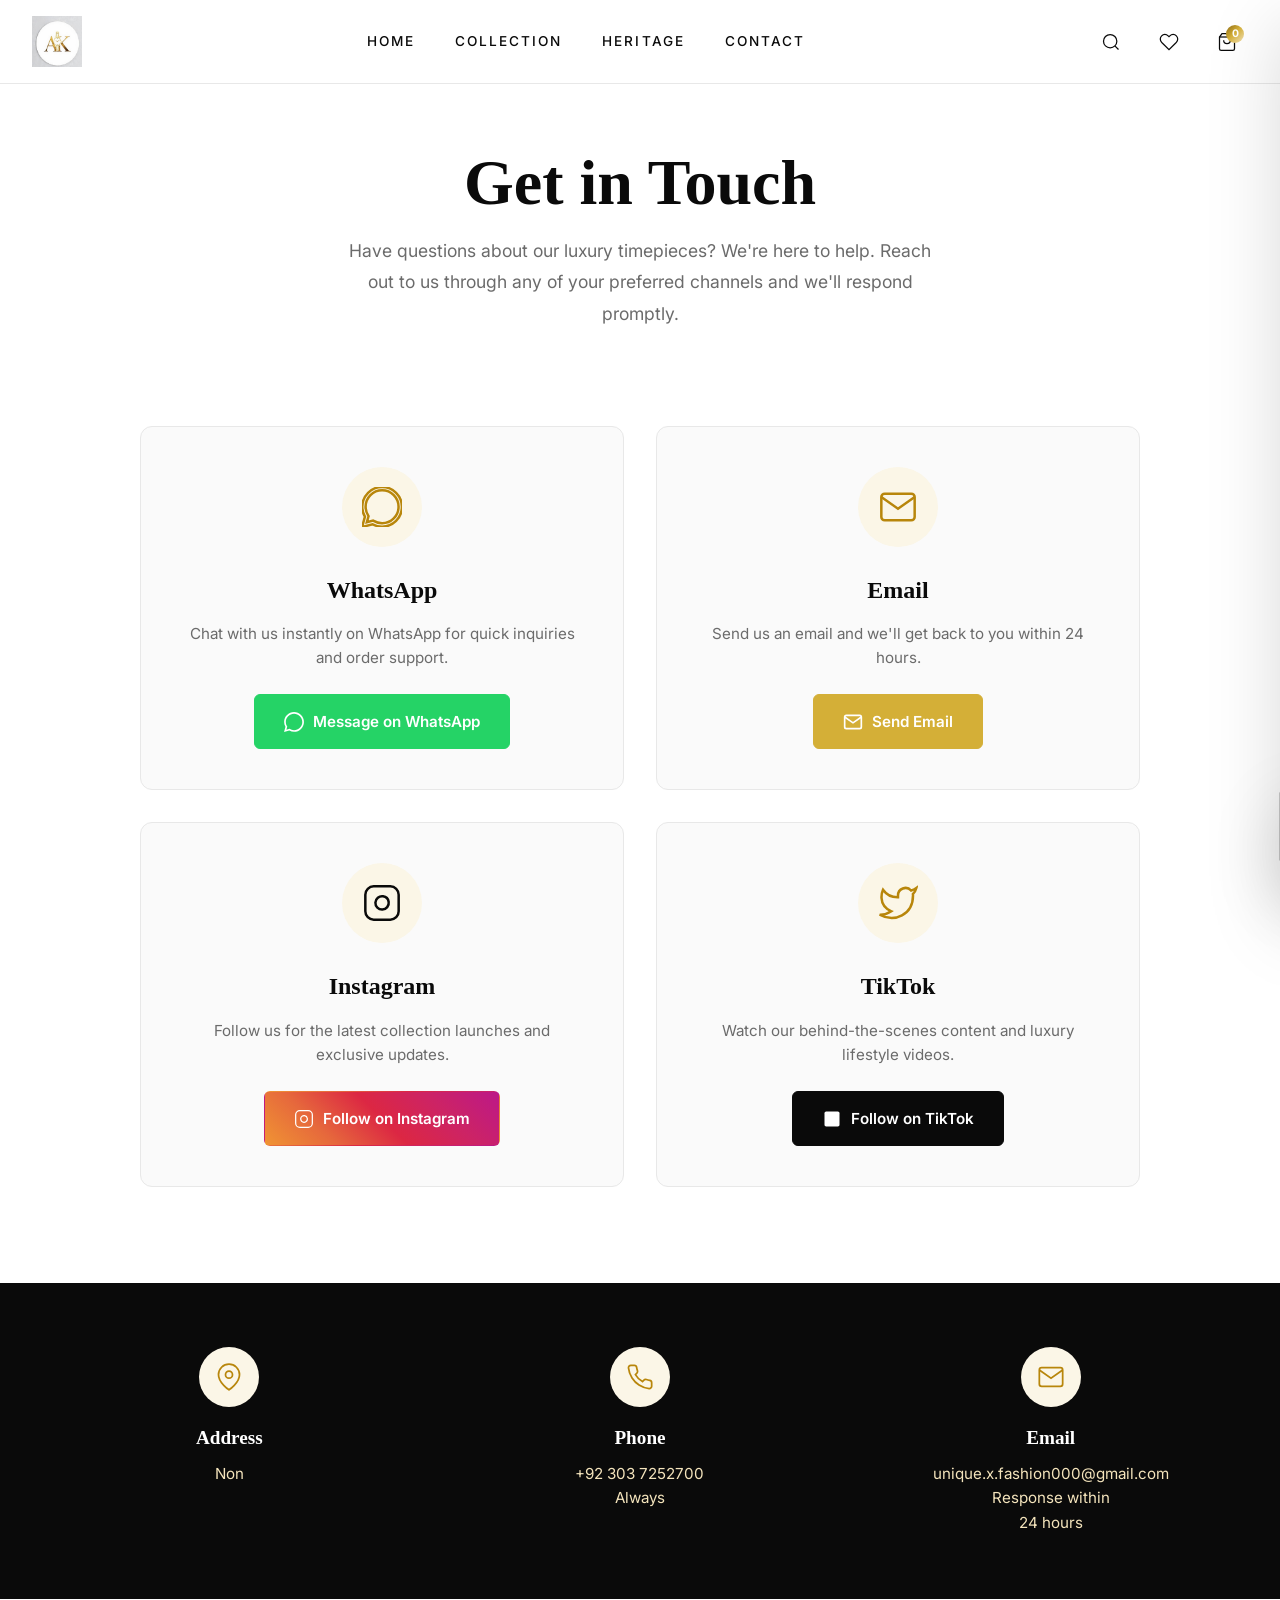
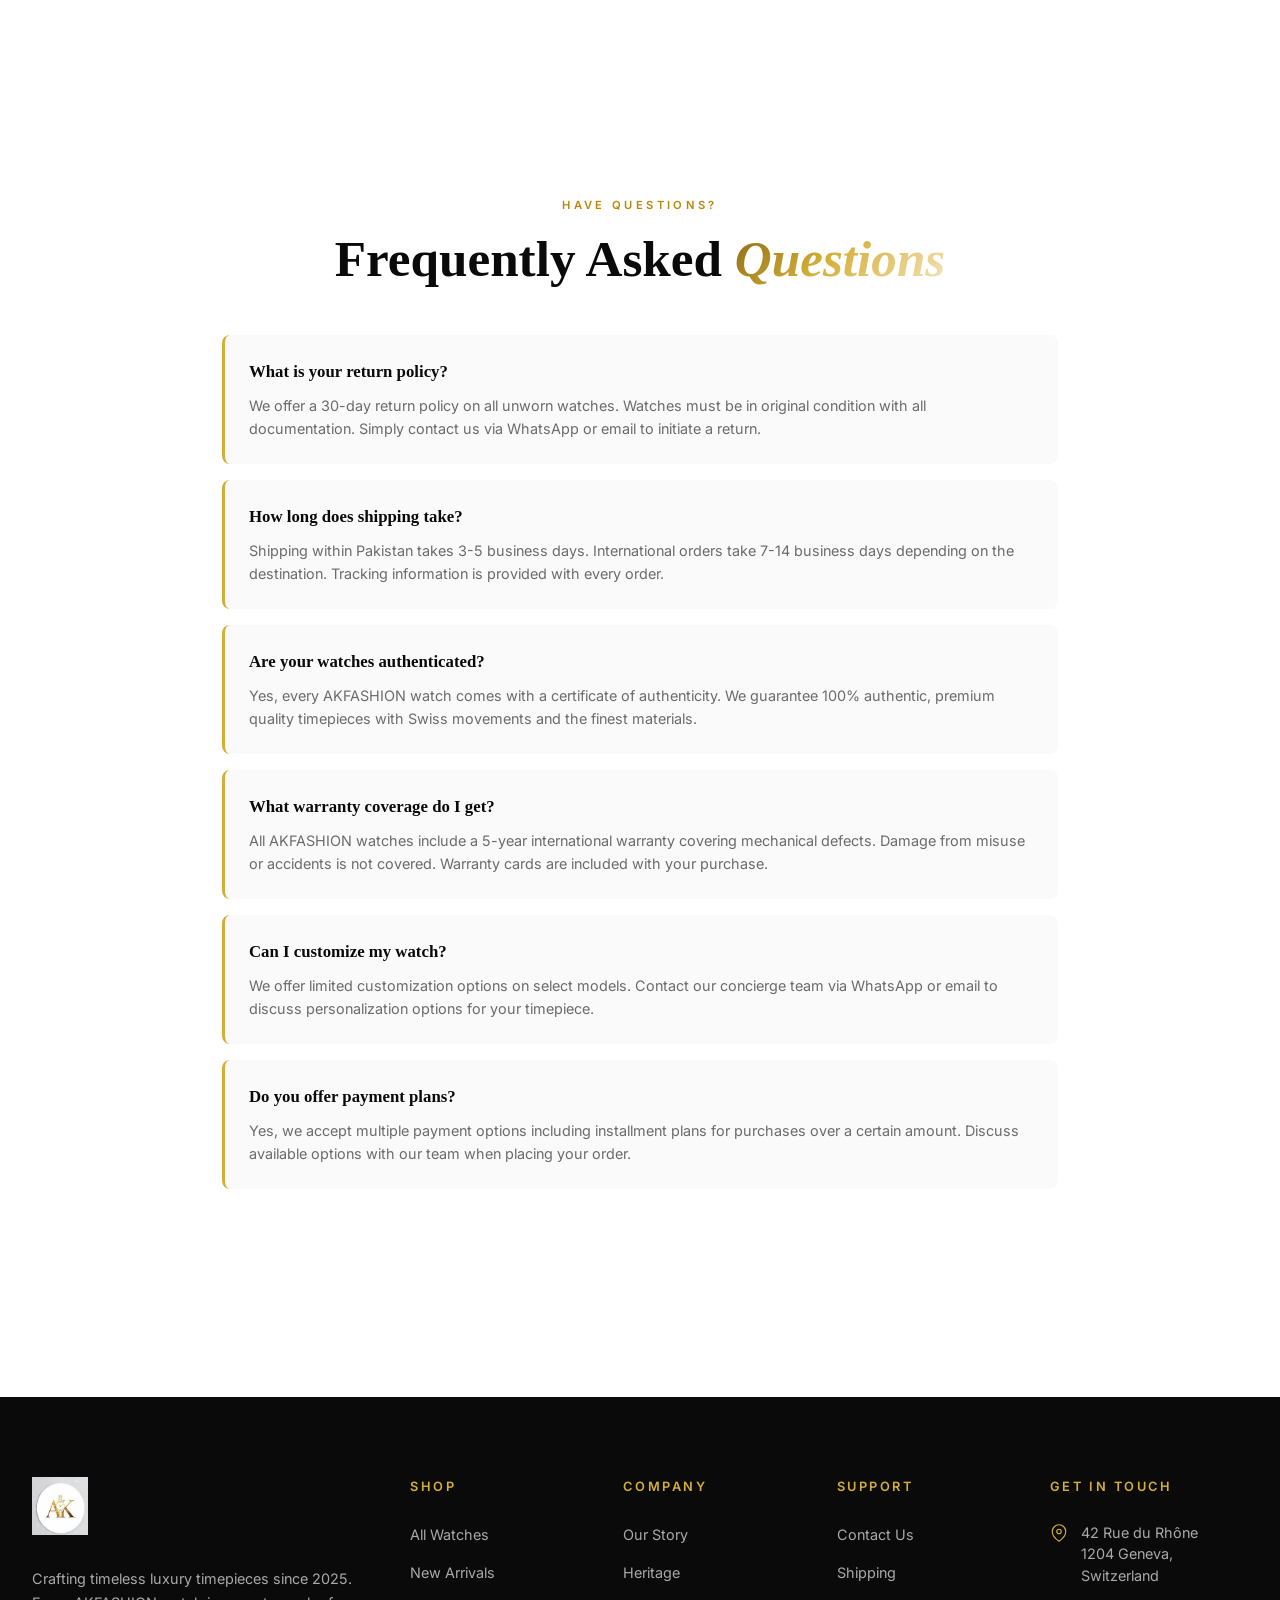
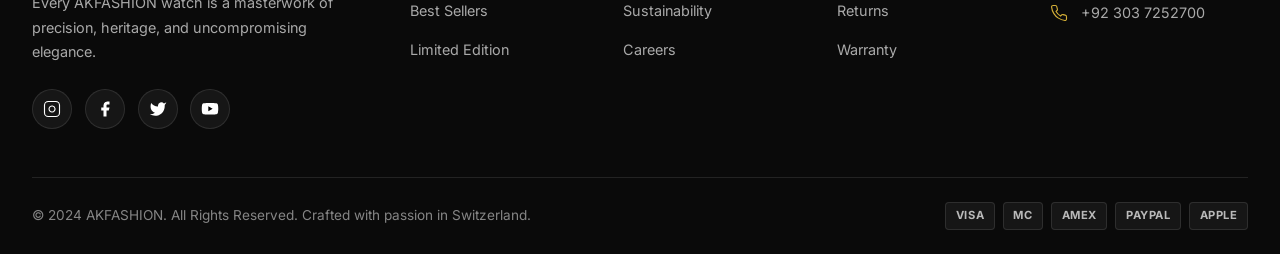
==== commit cc667298: "Add files via upload" ====
--- a/contact.html
+++ b/contact.html
@@ -3,33 +3,14 @@
 <head>
 <meta charset="UTF-8" />
 <meta name="viewport" content="width=device-width, initial-scale=1.0, maximum-scale=5.0" />
-<meta name="description" content="MS STORE - Contact us via WhatsApp, Email, Instagram, or TikTok. Get in touch with our luxury watch experts." />
-<title>MS STORE — Contact Us</title>
+<meta name="description" content="AKFASHION - Contact us via WhatsApp, Email, Instagram, or TikTok. Get in touch with our luxury watch experts." />
+<title>AKFASHION — Contact Us</title>
 <link rel="preconnect" href="https://fonts.googleapis.com">
 <link rel="preconnect" href="https://fonts.gstatic.com" crossorigin>
 <link href="https://fonts.googleapis.com/css2?family=Playfair+Display:wght@400;500;600;700;800;900&family=Inter:wght@300;400;500;600;700&family=Cormorant+Garamond:wght@300;400;500;600;700&display=swap" rel="stylesheet">
-<link rel="icon" type="image/png" sizes="32x32" href="images/favicon-32.png">
-<link rel="icon" type="image/png" sizes="16x16" href="images/favicon-16.png">
-<link rel="apple-touch-icon" href="images/apple-touch-icon.png">
-<link rel="shortcut icon" href="images/favicon-msstore.jpg">
 <link rel="stylesheet" href="css/style.css">
 <style>
-:root{
-  --serif:'Cormorant Garamond', Georgia, serif;
-  --black: var(--sage-900);
-  --white: var(--silver-50);
-  --gray: var(--sage-600);
-  --off-white: var(--sage-100);
-  --light-gray: var(--sage-200);
-  --gold: var(--bronze-300);
-  --gold-dark: var(--bronze-500);
-  --gold-light: var(--bronze-100);
-  --gold-pale: var(--sage-100);
-  --charcoal: var(--sage-800);
-  --transition: cubic-bezier(0.4,0,0.2,1);
-  --shadow: var(--shadow-lg);
-}
-.contact-page-wrap{padding:110px 2rem 0;}
+.contact-page-wrap{padding:4rem 2rem 0;}
 .contact-hero{
   text-align:center;margin-bottom:6rem;
 }
@@ -159,37 +140,61 @@
 <body>
 
 <div id="loader">
-  <div class="loader-logo">MS STORE</div>
+  <div class="loader-logo">AKFASHION</div>
   <div class="loader-bar"></div>
 </div>
 
-<nav id="navbar">
-  <div class="nav-inner">
-  <a href="index.html" class="logo-nav">
-    <div class="logo-emblem"><img src="images/logo-msstore.jpg" alt="MS STORE"></div>
-    <div class="logo-text-group">
-      <span class="logo-text">MS STORE</span>
-      <span class="logo-subtext">Premium Timepieces</span>
-    </div>
-  </a>
-  <ul class="nav-links" id="navLinks">
-    <li><a href="index.html#home" onclick="closeMenu()">Home</a></li>
-    <li><a href="index.html#categories" onclick="closeMenu()">Collection</a></li>
-    <li><a href="index.html#products" onclick="closeMenu()">Shop</a></li>
-    <li><a href="contact.html" onclick="closeMenu()">Contact</a></li>
-  </ul>
-  <div class="nav-actions">
-    <button class="cart-btn" onclick="toggleCart()" aria-label="Cart">
-      <svg viewBox="0 0 24 24"><path d="M7 18c-1.1 0-1.99.9-1.99 2S5.9 22 7 22s2-.9 2-2-.9-2-2-2zM1 2v2h2l3.6 7.59-1.35 2.45c-.16.28-.25.61-.25.96 0 1.1.9 2 2 2h12v-2H7.42c-.14 0-.25-.11-.25-.25l.03-.12.9-1.63h7.45c.75 0 1.41-.41 1.75-1.03l3.58-6.49c.08-.14.12-.31.12-.48 0-.55-.45-1-1-1H5.21l-.94-2H1zm16 16c-1.1 0-1.99.9-1.99 2s.89 2 1.99 2 2-.9 2-2-.9-2-2-2z"/></svg>
-      <span class="cart-badge" id="cartCount">0</span>
+<header class="header" id="header">
+  <div class="header-inner">
+    <a href="index.html" class="logo">AKFASHION</a>
+    <nav class="nav">
+      <a href="index.html#home">Home</a>
+      <a href="index.html#catalog">Collection</a>
+      <a href="index.html#about">Heritage</a>
+      <a href="contact.html">Contact</a>
+    </nav>
+    <div class="header-actions">
+      <button class="icon-btn" onclick="toggleSearch()" aria-label="Search">
+        <svg viewBox="0 0 24 24"><circle cx="11" cy="11" r="8"/><line x1="21" y1="21" x2="16.65" y2="16.65"/></svg>
+      </button>
+      <button class="icon-btn" aria-label="Wishlist">
+        <svg viewBox="0 0 24 24"><path d="M20.84 4.61a5.5 5.5 0 0 0-7.78 0L12 5.67l-1.06-1.06a5.5 5.5 0 0 0-7.78 7.78l1.06 1.06L12 21.23l7.78-7.78 1.06-1.06a5.5 5.5 0 0 0 0-7.78z"/></svg>
+      </button>
+      <button class="icon-btn" onclick="toggleCart()" aria-label="Cart">
+        <svg viewBox="0 0 24 24"><path d="M6 2L3 6v14a2 2 0 0 0 2 2h14a2 2 0 0 0 2-2V6l-3-4z"/><line x1="3" y1="6" x2="21" y2="6"/><path d="M16 10a4 4 0 0 1-8 0"/></svg>
+        <span class="cart-count" id="cartCount">0</span>
+      </button>
+      <button class="icon-btn menu-toggle" onclick="toggleMobileMenu()" aria-label="Menu">
+        <svg viewBox="0 0 24 24"><line x1="3" y1="6" x2="21" y2="6"/><line x1="3" y1="12" x2="21" y2="12"/><line x1="3" y1="18" x2="21" y2="18"/></svg>
+      </button>
+    </div>
+  </div>
+</header>
+
+<div class="search-overlay" id="searchOverlay" onclick="closeSearchOverlay(event)">
+  <div class="search-container">
+    <div class="search-wrap">
+      <svg viewBox="0 0 24 24"><circle cx="11" cy="11" r="8"/><line x1="21" y1="21" x2="16.65" y2="16.65"/></svg>
+      <input type="text" class="search-input" id="searchInput" placeholder="Search for watches, collections, brands..." oninput="handleSearch(this.value)" />
+      <button class="search-close" onclick="toggleSearch()">✕</button>
+    </div>
+  </div>
+</div>
+
+<div class="mobile-menu" id="mobileMenu">
+  <div class="mobile-menu-header">
+    <span class="logo">AKFASHION</span>
+    <button class="mobile-menu-close" onclick="toggleMobileMenu()">
+      <svg viewBox="0 0 24 24"><line x1="18" y1="6" x2="6" y2="18"/><line x1="6" y1="6" x2="18" y2="18"/></svg>
     </button>
-    <div class="hamburger" id="hamburger" onclick="toggleMenu()" aria-label="Menu">
-      <span></span><span></span><span></span>
-    </div>
-  </div>
-  </div>
-</nav>
-<div class="nav-overlay" id="navOverlay" onclick="closeMenu()"></div>
+  </div>
+  <nav class="mobile-nav">
+    <a href="index.html#home">Home</a>
+    <a href="index.html#catalog">Collection</a>
+    <a href="index.html#about">Heritage</a>
+    <a href="contact.html">Contact</a>
+  </nav>
+</div>
 
 <div class="contact-page-wrap">
   <div class="contact-hero">
@@ -204,7 +209,7 @@
       </div>
       <h3>WhatsApp</h3>
       <p>Chat with us instantly on WhatsApp for quick inquiries and order support.</p>
-      <a href="https://wa.me/1234567890?text=Hello%20MS STORE%2C%20I%20have%20a%20question%20about%20your%20watches" class="contact-card-btn whatsapp-btn js-whatsapp-link" target="_blank">
+      <a href="https://wa.me/1234567890?text=Hello%20AKFASHION%2C%20I%20have%20a%20question%20about%20your%20watches" class="contact-card-btn whatsapp-btn js-whatsapp-link" target="_blank">
         <svg viewBox="0 0 24 24" fill="currentColor"><path d="M.057 24l1.687-6.163c-1.041-1.804-1.588-3.849-1.587-5.946.003-6.556 5.338-11.891 11.893-11.891 3.181.001 6.167 1.24 8.413 3.488 2.245 2.248 3.481 5.236 3.48 8.414-.003 6.557-5.338 11.892-11.893 11.892-1.99-.001-3.951-.5-5.688-1.448l-6.305 1.654zm6.597-3.807c1.676.995 3.276 1.591 5.392 1.592 5.448 0 9.886-4.434 9.889-9.885.002-5.462-4.415-9.89-9.881-9.892-5.452 0-9.887 4.434-9.889 9.884-.001 2.225.651 3.891 1.746 5.634l-.999 3.648 3.742-.981z"/></svg>
         Message on WhatsApp
       </a>
@@ -216,7 +221,7 @@
       </div>
       <h3>Email</h3>
       <p>Send us an email and we'll get back to you within 24 hours.</p>
-      <a href="mailto:concierge@msstore.com" class="contact-card-btn email-btn js-email-link" target="_blank" rel="noopener">
+      <a href="mailto:concierge@akfashion.com" class="contact-card-btn email-btn">
         <svg viewBox="0 0 24 24" fill="none" stroke="currentColor" stroke-width="2"><path d="M4 4h16c1.1 0 2 .9 2 2v12c0 1.1-.9 2-2 2H4c-1.1 0-2-.9-2-2V6c0-1.1.9-2 2-2z"/><polyline points="22,6 12,13 2,6"/></svg>
         Send Email
       </a>
@@ -228,7 +233,7 @@
       </div>
       <h3>Instagram</h3>
       <p>Follow us for the latest collection launches and exclusive updates.</p>
-      <a href="#" class="contact-card-btn instagram-btn js-instagram-link" target="_blank" rel="noopener">
+      <a href="https://instagram.com/akfashion" class="contact-card-btn instagram-btn js-social-instagram" target="_blank">
         <svg viewBox="0 0 24 24" fill="currentColor"><rect x="2" y="2" width="20" height="20" rx="5" ry="5" fill="none" stroke="white" stroke-width="1.5"/><path d="M16 11.37A4 4 0 1 1 12.63 8 4 4 0 0 1 16 11.37z" fill="none" stroke="white" stroke-width="1.5"/><line x1="17.5" y1="6.5" x2="17.51" y2="6.5" stroke="white" stroke-width="1.5"/></svg>
         Follow on Instagram
       </a>
@@ -240,7 +245,7 @@
       </div>
       <h3>TikTok</h3>
       <p>Watch our behind-the-scenes content and luxury lifestyle videos.</p>
-      <a href="#" class="contact-card-btn tiktok-btn js-tiktok-link" target="_blank" rel="noopener">
+      <a href="https://tiktok.com/@akfashion" class="contact-card-btn tiktok-btn js-social-tiktok" target="_blank">
         <svg viewBox="0 0 24 24" fill="currentColor"><path d="M19 3H5c-1.1 0-2 .9-2 2v14c0 1.1.9 2 2 2h14c1.1 0 2-.9 2-2V5c0-1.1-.9-2-2-2z"/></svg>
         Follow on TikTok
       </a>
@@ -255,7 +260,7 @@
         <svg viewBox="0 0 24 24"><path d="M21 10c0 7-9 13-9 13s-9-6-9-13a9 9 0 0 1 18 0z"/><circle cx="12" cy="10" r="3"/></svg>
       </div>
       <h4>Address</h4>
-      <p class="js-contact-address">Lahore, Punjab, Pakistan</p>
+      <p class="js-contact-address-block">LAHORE</p>
     </div>
     <div class="info-item">
       <div class="info-item-icon">
@@ -269,15 +274,15 @@
         <svg viewBox="0 0 24 24"><path d="M4 4h16c1.1 0 2 .9 2 2v12c0 1.1-.9 2-2 2H4c-1.1 0-2-.9-2-2V6c0-1.1.9-2 2-2z"/><polyline points="22,6 12,13 2,6"/></svg>
       </div>
       <h4>Email</h4>
-      <p><span class="js-contact-email">concierge@msstore.com</span><br/>Response within<br/>24 hours</p>
+      <p><span class="js-contact-email">unique.x.fashion000@gmail.com</span><br/>Response within<br/>24 hours</p>
     </div>
   </div>
 </div>
 
 <section class="faq-section">
-  <div class="section-header">
-    <div class="section-eyebrow">Have Questions?</div>
-    <h2 class="section-title">Frequently Asked <span class="italic">Questions</span></h2>
+  <div class="section-head reveal">
+    <span class="section-eyebrow">Have Questions?</span>
+    <h2 class="section-title">Frequently Asked <span class="gold">Questions</span></h2>
   </div>
   <div class="faq-item">
     <h4>What is your return policy?</h4>
@@ -289,11 +294,11 @@
   </div>
   <div class="faq-item">
     <h4>Are your watches authenticated?</h4>
-    <p>Yes, every MS STORE watch comes with a certificate of authenticity. We guarantee 100% authentic, premium quality timepieces with Swiss movements and the finest materials.</p>
+    <p>Yes, every AKFASHION watch comes with a certificate of authenticity. We guarantee 100% authentic, premium quality timepieces with Swiss movements and the finest materials.</p>
   </div>
   <div class="faq-item">
     <h4>What warranty coverage do I get?</h4>
-    <p>All MS STORE watches include a 5-year international warranty covering mechanical defects. Damage from misuse or accidents is not covered. Warranty cards are included with your purchase.</p>
+    <p>All AKFASHION watches include a 5-year international warranty covering mechanical defects. Damage from misuse or accidents is not covered. Warranty cards are included with your purchase.</p>
   </div>
   <div class="faq-item">
     <h4>Can I customize my watch?</h4>
@@ -305,126 +310,96 @@
   </div>
 </section>
 
-<footer>
-  <div class="footer-content">
-    <div class="footer-brand">
-      <h3>MS STORE</h3>
-      <p>Crafting refined, precision timepieces. Every MS STORE watch blends quality, elegance and everyday wearability.</p>
-      <div class="social-row">
-        <a class="social-icon js-facebook-link" href="#" target="_blank" rel="noopener" aria-label="Facebook" style="display:none">f</a>
-        <a class="social-icon js-instagram-link" href="#" target="_blank" rel="noopener" aria-label="Instagram" style="display:none">ig</a>
-        <a class="social-icon js-tiktok-link" href="#" target="_blank" rel="noopener" aria-label="TikTok" style="display:none">tt</a>
-        <a class="social-icon js-youtube-link" href="#" target="_blank" rel="noopener" aria-label="YouTube" style="display:none">yt</a>
-        <a class="social-icon js-whatsapp-link" href="https://wa.me/923001234567" target="_blank" aria-label="WhatsApp">W</a>
-      </div>
-    </div>
-    <div class="footer-col">
-      <h4>Shop</h4>
-      <ul>
-        <li><a href="index.html#products">All Watches</a></li>
-        <li><a href="index.html#categories">New Arrivals</a></li>
-        <li><a href="index.html#products">Best Sellers</a></li>
-      </ul>
-    </div>
-    <div class="footer-col">
-      <h4>Company</h4>
-      <ul>
-        <li><a href="index.html">Our Story</a></li>
-        <li><a href="index.html">Sustainability</a></li>
-        <li><a href="index.html">Careers</a></li>
-      </ul>
-    </div>
-    <div class="footer-col">
-      <h4>Support</h4>
-      <ul>
-        <li><a href="contact.html">Contact Us</a></li>
-        <li><a href="contact.html">Shipping</a></li>
-        <li><a href="contact.html">Returns</a></li>
-        <li><a href="contact.html">Warranty</a></li>
-      </ul>
-    </div>
-  </div>
-  <div class="footer-bottom">© 2026 MS STORE Pakistan. All Rights Reserved.</div>
+<footer class="footer">
+  <div class="footer-inner">
+    <div class="footer-grid">
+      <div class="footer-col">
+        <span class="footer-logo">AKFASHION</span>
+        <p class="footer-about">Crafting timeless luxury timepieces since 2025. Every AKFASHION watch is a masterwork of precision, heritage, and uncompromising elegance.</p>
+        <div class="social-links">
+          <a class="social-link js-social-instagram" href="https://instagram.com/akfashion" aria-label="Instagram"><svg viewBox="0 0 24 24"><rect x="2" y="2" width="20" height="20" rx="5" ry="5" fill="none" stroke="white" stroke-width="1.5"/><path d="M16 11.37A4 4 0 1 1 12.63 8 4 4 0 0 1 16 11.37z" fill="none" stroke="white" stroke-width="1.5"/><line x1="17.5" y1="6.5" x2="17.51" y2="6.5" stroke="white" stroke-width="1.5"/></svg></a>
+          <a class="social-link js-social-facebook" href="#" aria-label="Facebook"><svg viewBox="0 0 24 24"><path d="M18 2h-3a5.5 5.5 0 0 0-5 5v3H7v4h3v8h4v-8h3l1-4h-4V7a1 1 0 0 1 1-1h3z"/></svg></a>
+          <a class="social-link js-social-tiktok" href="https://tiktok.com/@akfashion" aria-label="Twitter"><svg viewBox="0 0 24 24"><path d="M23 3a10.9 10.9 0 0 1-3.14 1.53 4.48 4.48 0 0 0-7.86 3v1A10.66 10.66 0 0 1 3 4s-4 9 5 13a11.64 11.64 0 0 1-7 2c9 5 20 0 20-11.5a4.5 4.5 0 0 0-.08-.83A7.72 7.72 0 0 0 23 3z"/></svg></a>
+          <a class="social-link js-social-youtube" href="#" aria-label="YouTube"><svg viewBox="0 0 24 24"><path d="M22.54 6.42a2.78 2.78 0 0 0-1.94-2C18.88 4 12 4 12 4s-6.88 0-8.6.46a2.78 2.78 0 0 0-1.94 2A29 29 0 0 0 1 11.75a29 29 0 0 0 .46 5.33A2.78 2.78 0 0 0 3.4 19c1.72.46 8.6.46 8.6.46s6.88 0 8.6-.46a2.78 2.78 0 0 0 1.94-2 29 29 0 0 0 .46-5.25 29 29 0 0 0-.46-5.33z"/><polygon points="9.75 15.02 15.5 11.75 9.75 8.48 9.75 15.02" fill="black"/></svg></a>
+        </div>
+      </div>
+      <div class="footer-col">
+        <h4>Shop</h4>
+        <ul>
+          <li><a href="index.html#catalog">All Watches</a></li>
+          <li><a href="index.html#catalog">New Arrivals</a></li>
+          <li><a href="index.html#catalog">Best Sellers</a></li>
+          <li><a href="index.html#catalog">Limited Edition</a></li>
+        </ul>
+      </div>
+      <div class="footer-col">
+        <h4>Company</h4>
+        <ul>
+          <li><a href="index.html#about">Our Story</a></li>
+          <li><a href="index.html#about">Heritage</a></li>
+          <li><a href="index.html">Sustainability</a></li>
+          <li><a href="index.html">Careers</a></li>
+        </ul>
+      </div>
+      <div class="footer-col">
+        <h4>Support</h4>
+        <ul>
+          <li><a href="contact.html">Contact Us</a></li>
+          <li><a href="index.html">Shipping</a></li>
+          <li><a href="index.html">Returns</a></li>
+          <li><a href="index.html">Warranty</a></li>
+        </ul>
+      </div>
+      <div class="footer-col">
+        <h4>Get In Touch</h4>
+        <div class="contact-item">
+          <svg viewBox="0 0 24 24"><path d="M21 10c0 7-9 13-9 13s-9-6-9-13a9 9 0 0 1 18 0z"/><circle cx="12" cy="10" r="3"/></svg>
+          <span>42 Rue du Rhône<br/>1204 Geneva, Switzerland</span>
+        </div>
+        <div class="contact-item">
+          <svg viewBox="0 0 24 24"><path d="M22 16.92v3a2 2 0 0 1-2.18 2 19.79 19.79 0 0 1-8.63-3.07 19.5 19.5 0 0 1-6-6 19.79 19.79 0 0 1-3.07-8.67A2 2 0 0 1 4.11 2h3a2 2 0 0 1 2 1.72 12.84 12.84 0 0 0 .7 2.81 2 2 0 0 1-.45 2.11L8.09 9.91a16 16 0 0 0 6 6l1.27-1.27a2 2 0 0 1 2.11-.45 12.84 12.84 0 0 0 2.81.7A2 2 0 0 1 22 16.92z"/></svg>
+          <span>+92 303 7252700</span>
+        </div>
+      </div>
+    </div>
+    <div class="footer-bottom">
+      <p>© 2024 AKFASHION. All Rights Reserved. Crafted with passion in Switzerland.</p>
+      <div class="payment-methods">
+        <span class="payment-icon">VISA</span>
+        <span class="payment-icon">MC</span>
+        <span class="payment-icon">AMEX</span>
+        <span class="payment-icon">PAYPAL</span>
+        <span class="payment-icon">APPLE</span>
+      </div>
+    </div>
+  </div>
 </footer>
 
-<!-- CART -->
 <div class="cart-overlay" id="cartOverlay" onclick="toggleCart()"></div>
-<div class="cart-sidebar" id="cartSidebar">
-  <div class="cart-handle"></div>
+<aside class="cart-drawer" id="cartDrawer">
   <div class="cart-header">
-    <div class="cart-title">🛒 Your Cart</div>
-    <button class="cart-close" onclick="toggleCart()">✕</button>
-  </div>
-  <div class="cart-items" id="cartItems"></div>
-  <div class="cart-footer">
-    <div class="cart-total">
-      <span class="cart-total-label">Total</span>
-      <span class="cart-total-amount" id="cartTotal">Rs. 0</span>
-    </div>
-    <div class="cart-actions">
-      <button class="btn btn-primary" onclick="openCheckout()">Buy Now - Checkout</button>
-      <a href="https://wa.me/923001234567" target="_blank" rel="noopener" class="btn btn-whatsapp js-whatsapp-link">
-        <svg width="16" height="16" viewBox="0 0 24 24" fill="currentColor"><path d="M17.472 14.382c-.297-.149-1.758-.867-2.03-.967-.273-.099-.471-.148-.67.15-.197.297-.767.966-.94 1.164-.173.199-.347.223-.644.075-.297-.15-1.255-.463-2.39-1.475-.883-.788-1.48-1.761-1.653-2.059-.173-.297-.018-.458.13-.606.134-.133.298-.347.446-.52.149-.174.198-.298.298-.497.099-.198.05-.371-.025-.52-.075-.149-.669-1.612-.916-2.207-.242-.579-.487-.5-.669-.51-.173-.008-.371-.01-.57-.01-.198 0-.52.074-.792.372-.272.297-1.04 1.016-1.04 2.479 0 1.462 1.065 2.875 1.213 3.074.149.198 2.096 3.20 5.077 4.487.709.306 1.262.489 1.694.625.712.227 1.36.195 1.871.118.571-.085 1.758-.719 2.006-1.413.248-.694.248-1.289.173-1.413-.074-.124-.272-.198-.57-.347m-5.421 7.403h-.004a9.87 9.87 0 01-5.031-1.378l-.361-.214-3.741.982.998-3.648-.235-.374a9.86 9.86 0 01-1.51-5.26c.001-5.45 4.436-9.884 9.888-9.884 2.64 0 5.122 1.03 6.988 2.898a9.825 9.825 0 012.893 6.994c-.003 5.45-4.437 9.884-9.885 9.884m8.413-18.297A11.815 11.815 0 0012.05 0C5.495 0 .16 5.335.157 11.892c0 2.096.547 4.142 1.588 5.945L.057 24l6.305-1.654a11.882 11.882 0 005.683 1.448h.005c6.554 0 11.89-5.335 11.893-11.893a11.821 11.821 0 00-3.48-8.413z"/></svg>
-        WhatsApp Checkout
-      </a>
-    </div>
-  </div>
-</div>
-
-<!-- CHECKOUT -->
-<div class="checkout-overlay" id="checkoutModal">
-  <div class="checkout-form">
-    <button class="modal-close" onclick="closeCheckout()">✕</button>
-    <div class="form-header">
-      <h2 class="form-title">Complete Your Order</h2>
-      <p class="form-subtitle">Fill in your details and we'll deliver to your doorstep</p>
-    </div>
-    <div class="order-summary" id="orderSummary"></div>
-    <form id="checkoutForm" onsubmit="submitOrder(event)">
-      <div class="form-row">
-        <div class="form-group">
-          <label class="form-label">Full Name *</label>
-          <input type="text" name="name" class="form-input" required placeholder="Muhammad Ahmed">
-        </div>
-        <div class="form-group">
-          <label class="form-label">WhatsApp *</label>
-          <input type="tel" name="whatsapp" class="form-input" required placeholder="03XX-XXXXXXX">
-        </div>
-      </div>
-      <div class="form-row">
-        <div class="form-group">
-          <label class="form-label">City *</label>
-          <input type="text" name="city" class="form-input" required placeholder="Lahore">
-        </div>
-        <div class="form-group">
-          <label class="form-label">Postal *</label>
-          <input type="text" name="postal" class="form-input" required placeholder="54000">
-        </div>
-      </div>
-      <div class="form-group">
-        <label class="form-label">Address *</label>
-        <textarea name="address" class="form-textarea" required placeholder="House #, Street, Area..."></textarea>
-      </div>
-      <div class="form-group">
-        <label class="form-label">Notes (Optional)</label>
-        <textarea name="notes" class="form-textarea" placeholder="Special instructions..."></textarea>
-      </div>
-      <button type="submit" class="btn btn-primary" style="width:100%;margin-top:8px">
-        Place Order — Cash on Delivery
-      </button>
-    </form>
-  </div>
-</div>
-
-<!-- TOAST -->
+    <div class="cart-title">Shopping Cart <span class="count" id="cartDrawerCount">0</span></div>
+    <button class="cart-close" onclick="toggleCart()">
+      <svg viewBox="0 0 24 24"><line x1="18" y1="6" x2="6" y2="18"/><line x1="6" y1="6" x2="18" y2="18"/></svg>
+    </button>
+  </div>
+  <div class="cart-body" id="cartBody"></div>
+  <div class="cart-footer" id="cartFooter"></div>
+</aside>
+
 <div class="toast" id="toast">
-  <div class="toast-icon">✓</div>
-  <span id="toastMessage">Message sent!</span>
+  <div class="toast-icon">
+    <svg viewBox="0 0 24 24"><polyline points="20 6 9 17 4 12"/></svg>
+  </div>
+  <div class="toast-text">
+    <strong id="toastTitle">Message Sent</strong>
+    <span id="toastMessage">Thank you for contacting us</span>
+  </div>
 </div>
 
 <script src="js/products.js"></script>
 <script src="js/config.js"></script>
 <script src="js/settings.js"></script>
-<script src="js/main.js"></script>
+<script src="js/script.js"></script>
 </body>
 </html>
--- a/css/style.css
+++ b/css/style.css
@@ -1,1489 +1,875 @@
-/* ============================================
-   MS STORE - Main Stylesheet
-   Sage Green + Bronze + Silver
-   ============================================ */
-:root {
-  --sage-50:  #E8EDE4;
-  --sage-100: #D5DCC8;
-  --sage-200: #B8C4A8;
-  --sage-300: #95A38B;
-  --sage-400: #7A8872;
-  --sage-500: #5F6B58;
-  --sage-600: #4A5444;
-  --sage-700: #3A4236;
-  --sage-800: #2A3027;
-  --sage-900: #1A1F18;
-  
-  --bronze-50:  #F5EFE2;
-  --bronze-100: #E5D5B0;
-  --bronze-200: #C9A876;
-  --bronze-300: #A8845A;
-  --bronze-400: #8B6840;
-  --bronze-500: #6B4F2D;
-  --bronze-600: #553E22;
-  --bronze-700: #3F2E18;
-  
-  --silver-50:  #FAFAFA;
-  --silver-100: #F0F0F0;
-  --silver-200: #E0E0E0;
-  --silver-300: #C8C8C8;
-  --silver-400: #B0B0B0;
-  --silver-500: #909090;
-  --silver-600: #707070;
-  --silver-700: #555555;
-  --silver-800: #3A3A3A;
-  --silver-900: #1F1F1F;
-  
-  --whatsapp: #25D366;
-  --whatsapp-dark: #128C7E;
-  
-  --gradient-bronze: linear-gradient(135deg, #C9A876 0%, #8B6840 50%, #553E22 100%);
-  --gradient-silver: linear-gradient(135deg, #F0F0F0 0%, #C8C8C8 50%, #707070 100%);
-  --gradient-sage: linear-gradient(135deg, #95A38B 0%, #5F6B58 50%, #3A4236 100%);
-  
-  --shadow-sm: 0 2px 8px rgba(26, 31, 24, 0.10);
-  --shadow-md: 0 8px 24px rgba(26, 31, 24, 0.18);
-  --shadow-lg: 0 20px 50px rgba(26, 31, 24, 0.25);
-  --shadow-xl: 0 30px 80px rgba(26, 31, 24, 0.30);
-  --shadow-bronze: 0 15px 40px rgba(107, 79, 45, 0.35);
-  
-  --touch-target: 44px;
-}
-
-* { 
-  margin: 0; 
-  padding: 0; 
-  box-sizing: border-box; 
-  -webkit-tap-highlight-color: transparent;
-}
-
-html { 
-  scroll-behavior: smooth; 
-  -webkit-text-size-adjust: 100%;
-}
-
-body {
-  font-family: 'Inter', -apple-system, sans-serif;
-  background: var(--sage-100);
-  color: var(--silver-900);
-  overflow-x: hidden;
-  line-height: 1.6;
-  -webkit-font-smoothing: antialiased;
-}
-
-img, svg { max-width: 100%; height: auto; display: block; }
-
-::selection { background: var(--bronze-500); color: white; }
-::-webkit-scrollbar { width: 6px; height: 6px; }
-::-webkit-scrollbar-track { background: var(--sage-200); }
-::-webkit-scrollbar-thumb { background: var(--gradient-bronze); border-radius: 3px; }
-
-.serif { font-family: 'Cormorant Garamond', Georgia, serif; }
-
-/* ============================================
-   NAVIGATION (Fixed for laptop)
-   ============================================ */
-nav {
-  position: fixed;
-  top: 0; left: 0; right: 0;
-  padding: 12px 40px;
-  background: rgba(213, 220, 200, 0.95);
-  backdrop-filter: blur(20px);
-  -webkit-backdrop-filter: blur(20px);
-  z-index: 1000;
-  border-bottom: 1px solid rgba(95, 107, 88, 0.2);
-  transition: all 0.3s ease;
-  min-height: 60px;
-  display: flex;
-  align-items: center;
-}
-nav.scrolled {
-  padding: 8px 40px;
-  box-shadow: var(--shadow-sm);
-}
-.nav-inner {
-  width: 100%;
-  max-width: 1600px;
-  margin: 0 auto;
-  display: flex;
-  justify-content: space-between;
-  align-items: center;
-}
-
-.logo-nav {
-  display: flex;
-  align-items: center;
-  gap: 10px;
-  text-decoration: none;
-  flex-shrink: 0;
-  z-index: 1001;
-}
-.logo-emblem {
-  width: 44px;
-  height: 44px;
-  border-radius: 10px;
-  display: flex;
-  align-items: center;
-  justify-content: center;
-  box-shadow: var(--shadow-bronze);
-  position: relative;
-  overflow: hidden;
-}
-.logo-emblem img {
-  width: 100%;
-  height: 100%;
-  object-fit: cover;
-  display: block;
-}
-.logo-text-group { display: flex; flex-direction: column; line-height: 1; }
-.logo-text {
-  font-family: 'Cormorant Garamond', serif;
-  font-size: 18px;
-  font-weight: 600;
-  background: var(--gradient-bronze);
-  -webkit-background-clip: text;
-  background-clip: text;
-  -webkit-text-fill-color: transparent;
-  letter-spacing: 3px;
-}
-.logo-subtext {
-  font-size: 8px;
-  color: var(--sage-700);
-  letter-spacing: 2px;
-  text-transform: uppercase;
-  margin-top: 2px;
-  font-weight: 500;
-}
-
-.nav-links {
-  display: flex;
-  position: fixed;
-  top: 60px;
-  right: -100%;
-  flex-direction: column;
-  background: var(--silver-100);
-  width: 280px;
-  max-width: 85vw;
-  height: calc(100vh - 60px);
-  padding: 30px 24px;
-  transition: right 0.4s cubic-bezier(0.4, 0, 0.2, 1);
-  box-shadow: -10px 0 30px rgba(0,0,0,0.15);
-  align-items: flex-start;
-  gap: 24px;
-  list-style: none;
-  z-index: 999;
-  margin: 0;
-}
-.nav-links.active { right: 0; }
-.nav-links a {
-  text-decoration: none;
-  color: var(--sage-800);
-  font-size: 14px;
-  letter-spacing: 2px;
-  text-transform: uppercase;
-  font-weight: 500;
-  position: relative;
-  transition: color 0.3s;
-  padding: 6px 0;
-  min-height: var(--touch-target);
-  display: flex;
-  align-items: center;
-}
-.nav-links a::after {
-  content: '';
-  position: absolute;
-  bottom: 0;
-  left: 0;
-  width: 0;
-  height: 2px;
-  background: var(--gradient-bronze);
-  transition: width 0.3s;
-}
-.nav-links a:hover, .nav-links a:active { color: var(--bronze-500); }
-.nav-links a:hover::after, .nav-links a:active::after { width: 100%; }
-
-.nav-actions { 
-  display: flex; 
-  align-items: center; 
-  gap: 10px; 
-  z-index: 1001;
-}
-
-.cart-btn {
-  position: relative;
-  background: var(--silver-100);
-  border: 1px solid var(--sage-200);
-  width: var(--touch-target);
-  height: var(--touch-target);
-  border-radius: 12px;
-  cursor: pointer;
-  display: flex;
-  align-items: center;
-  justify-content: center;
-  transition: all 0.3s;
-}
-.cart-btn:hover, .cart-btn:active {
-  background: var(--gradient-bronze);
-  transform: scale(0.95);
-  border-color: transparent;
-  box-shadow: var(--shadow-bronze);
-}
-.cart-btn:hover svg, .cart-btn:active svg { fill: white; }
-.cart-btn svg { width: 20px; height: 20px; fill: var(--silver-700); transition: fill 0.3s; }
-.cart-badge {
-  position: absolute;
-  top: -4px; right: -4px;
-  background: var(--gradient-bronze);
-  color: white;
-  min-width: 20px;
-  height: 20px;
-  border-radius: 10px;
-  padding: 0 5px;
-  display: flex;
-  align-items: center;
-  justify-content: center;
-  font-size: 10px;
-  font-weight: 700;
-}
-
-.hamburger {
-  display: flex;
-  flex-direction: column;
-  gap: 5px;
-  cursor: pointer;
-  background: var(--silver-100);
-  border: 1px solid var(--sage-200);
-  width: var(--touch-target);
-  height: var(--touch-target);
-  border-radius: 12px;
-  align-items: center;
-  justify-content: center;
-}
-.hamburger span { 
-  width: 20px; 
-  height: 2px; 
-  background: var(--sage-800); 
-  transition: all 0.3s;
-  border-radius: 2px;
-}
-.hamburger.active span:nth-child(1) { transform: rotate(45deg) translate(5px, 5px); }
-.hamburger.active span:nth-child(2) { opacity: 0; }
-.hamburger.active span:nth-child(3) { transform: rotate(-45deg) translate(5px, -5px); }
-
-.nav-overlay {
-  position: fixed;
-  inset: 60px 0 0 0;
-  background: rgba(26, 31, 24, 0.5);
-  backdrop-filter: blur(4px);
-  z-index: 998;
-  opacity: 0;
-  pointer-events: none;
-  transition: opacity 0.3s;
-}
-.nav-overlay.active { opacity: 1; pointer-events: all; }
-
-/* ============================================
-   HERO SECTION
-   ============================================ */
-.hero {
-  min-height: 100vh;
-  min-height: 100dvh;
-  background:
-    radial-gradient(ellipse at top right, rgba(107, 79, 45, 0.15) 0%, transparent 50%),
-    radial-gradient(ellipse at bottom left, rgba(58, 66, 54, 0.30) 0%, transparent 50%),
-    linear-gradient(180deg, var(--sage-200) 0%, var(--sage-100) 100%);
-  display: flex;
-  align-items: center;
-  justify-content: center;
-  position: relative;
-  overflow: hidden;
-  padding: 80px 20px 40px;
-}
-
-.hero-grid {
-  max-width: 1400px;
-  width: 100%;
-  display: grid;
-  grid-template-columns: 1fr;
-  gap: 40px;
-  align-items: center;
-  position: relative;
-  z-index: 1;
-}
-.hero-text { 
-  animation: fadeInUp 1s ease; 
-  text-align: center;
-}
-
-.hero-eyebrow {
-  display: inline-flex;
-  align-items: center;
-  gap: 8px;
-  color: var(--bronze-500);
-  font-size: 11px;
-  letter-spacing: 3px;
-  text-transform: uppercase;
-  margin-bottom: 20px;
-  font-weight: 600;
-  padding: 6px 14px;
-  background: rgba(107, 79, 45, 0.10);
-  border-radius: 30px;
-  border: 1px solid rgba(107, 79, 45, 0.25);
-}
-.hero-eyebrow::before { content: '★'; color: var(--bronze-400); }
-
-.hero-title {
-  font-family: 'Cormorant Garamond', serif;
-  font-size: clamp(36px, 9vw, 64px);
-  line-height: 1.1;
-  margin-bottom: 20px;
-  color: var(--sage-900);
-  font-weight: 500;
-  letter-spacing: -0.5px;
-}
-.hero-title .accent {
-  font-style: italic;
-  background: var(--gradient-bronze);
-  -webkit-background-clip: text;
-  background-clip: text;
-  -webkit-text-fill-color: transparent;
-  font-weight: 600;
-}
-
-.hero-desc {
-  font-size: 15px;
-  color: var(--sage-800);
-  margin-bottom: 32px;
-  max-width: 520px;
-  line-height: 1.7;
-  margin-left: auto;
-  margin-right: auto;
-}
-.hero-buttons { 
-  display: flex; 
-  gap: 12px; 
-  flex-wrap: wrap; 
-  justify-content: center;
-}
-
-.btn {
-  padding: 14px 28px;
-  border: none;
-  border-radius: 12px;
-  font-size: 12px;
-  letter-spacing: 1.5px;
-  text-transform: uppercase;
-  cursor: pointer;
-  transition: all 0.3s cubic-bezier(0.4, 0, 0.2, 1);
-  text-decoration: none;
-  display: inline-flex;
-  align-items: center;
-  justify-content: center;
-  gap: 8px;
-  font-family: 'Inter', sans-serif;
-  font-weight: 600;
-  white-space: nowrap;
-  min-height: var(--touch-target);
-}
-.btn-primary {
-  background: var(--gradient-bronze);
-  color: white;
-  box-shadow: var(--shadow-bronze);
-}
-.btn-primary:hover, .btn-primary:active {
-  transform: translateY(-2px);
-  box-shadow: 0 15px 40px rgba(107, 79, 45, 0.50);
-}
-.btn-whatsapp {
-  background: var(--whatsapp);
-  color: white;
-  box-shadow: 0 10px 25px rgba(37, 211, 102, 0.30);
-}
-.btn-whatsapp:hover, .btn-whatsapp:active {
-  background: var(--whatsapp-dark);
-  box-shadow: 0 15px 35px rgba(37, 211, 102, 0.40);
-}
-.btn-bronze {
-  background: var(--gradient-sage);
-  color: white;
-  box-shadow: var(--shadow-md);
-}
-.btn-bronze:hover, .btn-bronze:active {
-  transform: translateY(-2px);
-  box-shadow: var(--shadow-lg);
-}
-.btn-outline {
-  background: transparent;
-  color: var(--sage-800);
-  border: 1.5px solid var(--sage-300);
-}
-.btn-outline:hover, .btn-outline:active {
-  border-color: var(--bronze-400);
-  color: var(--bronze-500);
-}
-
-/* ============================================
-   PENDULUM WATCH - TWO STACK ON MOBILE
-   ============================================ */
-.pendulum-stage {
-  position: relative;
-  width: 100%;
-  height: 380px;
-  display: flex;
-  align-items: center;
-  justify-content: center;
-  animation: fadeIn 1.2s ease 0.3s backwards;
-}
-
-.pendulum-bg-ring {
-  position: absolute;
-  width: 320px;
-  height: 320px;
-  border: 1px dashed rgba(107, 79, 45, 0.35);
-  border-radius: 50%;
-  animation: rotate 80s linear infinite;
-}
-.pendulum-bg-ring::before, .pendulum-bg-ring::after {
-  content: '';
-  position: absolute;
-  top: 50%;
-  width: 8px;
-  height: 8px;
-  border-radius: 50%;
-  transform: translateY(-50%);
-}
-.pendulum-bg-ring::before {
-  left: -4px;
-  background: var(--bronze-500);
-  box-shadow: 0 0 15px var(--bronze-500);
-}
-.pendulum-bg-ring::after {
-  right: -4px;
-  background: var(--silver-500);
-  box-shadow: 0 0 15px var(--silver-500);
-}
-
-/* TWO WATCHES STACK ON MOBILE */
-.pendulum-frames {
-  position: relative;
-  width: 280px;
-  height: 400px;
-}
-.pendulum-frame {
-  position: absolute;
-  width: 240px;
-  height: 360px;
-  transform-origin: 50% 0;
-  animation: pendulumSwing 4s ease-in-out infinite;
-}
-.pendulum-frame-2 {
-  animation: pendulumSwingShadow 4s ease-in-out infinite;
-  animation-delay: -2s;
-  opacity: 0.5;
-  z-index: 0;
-  left: 20px;
-  top: 20px;
-}
-.pendulum-frame-1 {
-  z-index: 1;
-}
-
-.pendulum-top {
-  position: absolute;
-  top: 0;
-  left: 50%;
-  transform: translateX(-50%);
-  width: 80px;
-  height: 14px;
-  background: var(--gradient-silver);
-  border-radius: 6px 6px 3px 3px;
-  box-shadow: var(--shadow-md);
-}
-.pendulum-string {
-  position: absolute;
-  top: 14px;
-  left: 50%;
-  transform: translateX(-50%);
-  width: 2px;
-  height: 60px;
-  background: linear-gradient(180deg, var(--silver-400) 0%, var(--silver-600) 100%);
-}
-
-.watch-clock {
-  position: absolute;
-  top: 70px;
-  left: 50%;
-  transform: translateX(-50%);
-  width: 200px;
-  height: 200px;
-  background: var(--gradient-silver);
-  border-radius: 50%;
+/* ================== ROOT VARIABLES ================== */
+:root{
+  --gold:#D4AF37;
+  --gold-light:#F4E4BC;
+  --gold-pale:#FBF6E7;
+  --gold-dark:#B8860B;
+  --gold-deep:#8B6914;
+  --gradient-gold:linear-gradient(135deg,#8B6914 0%,#D4AF37 45%,#F4E4BC 100%);
+  --gradient-gold-soft:linear-gradient(135deg,#D4AF37,#F4E4BC);
+  --black:#0A0A0A;
+  --soft-black:#1A1A1A;
+  --charcoal:#2A2A2A;
+  --gray:#6B6B6B;
+  --light-gray:#E8E8E8;
+  --off-white:#FAFAFA;
+  --white:#FFFFFF;
+  --shadow-sm:0 4px 14px rgba(0,0,0,0.06);
+  --shadow:0 10px 40px rgba(0,0,0,0.08);
+  --shadow-lg:0 25px 70px rgba(0,0,0,0.15);
+  --shadow-gold:0 10px 40px rgba(212,175,55,0.25);
+  --transition:cubic-bezier(0.4,0,0.2,1);
+  --transition-slow:cubic-bezier(0.65,0,0.35,1);
+  --serif:'Playfair Display',Georgia,serif;
+  --body:'Inter',-apple-system,BlinkMacSystemFont,sans-serif;
+  --display:'Cormorant Garamond',Georgia,serif;
+}
+
+*,*::before,*::after{margin:0;padding:0;box-sizing:border-box;}
+html{scroll-behavior:smooth;-webkit-text-size-adjust:100%;}
+body{
+  font-family:var(--body);
+  background:var(--white);
+  color:var(--black);
+  line-height:1.6;
+  overflow-x:hidden;
+  -webkit-font-smoothing:antialiased;
+  -moz-osx-font-smoothing:grayscale;
+}
+img{max-width:100%;display:block;height:auto;}
+button{font-family:inherit;cursor:pointer;border:none;background:none;color:inherit;}
+a{text-decoration:none;color:inherit;}
+input,select,textarea{font-family:inherit;outline:none;border:none;background:none;}
+
+::-webkit-scrollbar{width:8px;height:8px;}
+::-webkit-scrollbar-track{background:var(--off-white);}
+::-webkit-scrollbar-thumb{background:var(--gradient-gold);border-radius:4px;}
+::-webkit-scrollbar-thumb:hover{background:var(--gold-dark);}
+::selection{background:var(--gold);color:var(--white);}
+
+.serif{font-family:var(--serif);}
+.display{font-family:var(--display);font-weight:500;letter-spacing:0.02em;}
+
+/* ================== LOADER ================== */
+#loader{
+  position:fixed;inset:0;background:var(--white);z-index:9999;
+  display:flex;align-items:center;justify-content:center;flex-direction:column;
+  transition:opacity 0.6s ease, visibility 0.6s ease;
+}
+#loader.hidden{opacity:0;visibility:hidden;}
+.loader-logo{
+  font-family:var(--serif);font-size:2.5rem;font-weight:800;letter-spacing:0.3em;
+  background:var(--gradient-gold);-webkit-background-clip:text;background-clip:text;
+  -webkit-text-fill-color:transparent;margin-bottom:1.5rem;
+}
+.loader-bar{width:200px;height:2px;background:var(--light-gray);position:relative;overflow:hidden;}
+.loader-bar::after{
+  content:'';position:absolute;inset:0;background:var(--gradient-gold);
+  animation:loadBar 1.5s ease-in-out infinite;
+}
+@keyframes loadBar{0%{transform:translateX(-100%);}100%{transform:translateX(100%);}}
+
+@keyframes marquee{from{transform:translateX(0);}to{transform:translateX(-50%);}}
+
+/* ================== HEADER ================== */
+.header{
+  position:sticky;top:0;z-index:100;background:rgba(255,255,255,0.95);
+  backdrop-filter:blur(20px);-webkit-backdrop-filter:blur(20px);
+  border-bottom:1px solid var(--light-gray);transition:all 0.3s var(--transition);
+}
+.header.scrolled{box-shadow:var(--shadow-sm);}
+.header-inner{
+  max-width:1400px;margin:0 auto;padding:1rem 2rem;
+  display:grid;grid-template-columns:auto 1fr auto;align-items:center;gap:2rem;
+}
+.logo{
+  font-family:var(--serif);font-size:1.6rem;font-weight:800;letter-spacing:0.25em;
+  background:var(--gradient-gold);-webkit-background-clip:text;background-clip:text;
+  -webkit-text-fill-color:transparent;cursor:pointer;
+}
+.nav{display:flex;gap:2.5rem;justify-content:center;}
+.nav a{
+  font-size:0.85rem;font-weight:500;letter-spacing:0.15em;text-transform:uppercase;
+  color:var(--black);position:relative;padding:0.5rem 0;transition:color 0.3s;
+}
+.nav a::after{
+  content:'';position:absolute;bottom:0;left:50%;width:0;height:1.5px;
+  background:var(--gradient-gold);transition:all 0.3s var(--transition);
+  transform:translateX(-50%);
+}
+.nav a:hover{color:var(--gold-dark);}
+.nav a:hover::after{width:100%;}
+
+.header-actions{display:flex;align-items:center;gap:1rem;}
+.icon-btn{
+  width:42px;height:42px;display:flex;align-items:center;justify-content:center;
+  border-radius:50%;transition:all 0.3s var(--transition);position:relative;
+}
+.icon-btn:hover{background:var(--gold-pale);}
+.icon-btn svg{width:20px;height:20px;stroke:var(--black);fill:none;stroke-width:1.5;}
+.cart-count{
+  position:absolute;top:4px;right:4px;background:var(--gradient-gold);
+  color:var(--white);font-size:0.65rem;font-weight:700;min-width:18px;height:18px;
+  border-radius:9px;display:flex;align-items:center;justify-content:center;
+  padding:0 5px;transition:transform 0.3s var(--transition);
+}
+.cart-count.bump{animation:bump 0.4s ease;}
+@keyframes bump{0%,100%{transform:scale(1);}50%{transform:scale(1.3);}}
+.menu-toggle{display:none;}
+
+.search-overlay{
+  position:fixed;inset:0;background:rgba(0,0,0,0.6);z-index:200;
+  opacity:0;visibility:hidden;transition:all 0.3s ease;backdrop-filter:blur(8px);
+}
+.search-overlay.open{opacity:1;visibility:visible;}
+.search-container{
+  position:absolute;top:0;left:0;right:0;background:var(--white);
+  padding:2rem;transform:translateY(-100%);transition:transform 0.4s var(--transition-slow);
+  box-shadow:var(--shadow);
+}
+.search-overlay.open .search-container{transform:translateY(0);}
+.search-wrap{max-width:800px;margin:0 auto;display:flex;align-items:center;gap:1rem;}
+.search-wrap svg{width:24px;height:24px;stroke:var(--gold);fill:none;stroke-width:1.5;flex-shrink:0;}
+.search-input{
+  flex:1;font-size:1.2rem;padding:1rem 0;border-bottom:1.5px solid var(--light-gray);
+  font-family:var(--body);color:var(--black);transition:border-color 0.3s;
+}
+.search-input:focus{border-color:var(--gold);}
+.search-close{font-size:1.5rem;color:var(--gray);transition:color 0.3s;padding:0.5rem;}
+.search-close:hover{color:var(--black);}
+.search-suggestions{max-width:800px;margin:1.5rem auto 0;display:flex;flex-wrap:wrap;gap:0.5rem;}
+.search-suggestions span{
+  font-size:0.8rem;padding:0.4rem 1rem;background:var(--off-white);
+  border:1px solid var(--light-gray);border-radius:20px;cursor:pointer;transition:all 0.3s;
+}
+.search-suggestions span:hover{background:var(--gold-pale);border-color:var(--gold);}
+
+/* ================== HERO ================== */
+.hero{
+  position:relative;min-height:90vh;display:flex;align-items:center;
+  background:linear-gradient(135deg,#FAFAFA 0%,#FFFFFF 50%,#FBF6E7 100%);
+  overflow:hidden;padding:4rem 2rem;
+}
+.hero::before{
+  content:'';position:absolute;top:10%;right:-10%;width:600px;height:600px;
+  background:radial-gradient(circle,rgba(212,175,55,0.08) 0%,transparent 70%);
+  border-radius:50%;pointer-events:none;
+}
+.hero::after{
+  content:'';position:absolute;bottom:-20%;left:-10%;width:500px;height:500px;
+  background:radial-gradient(circle,rgba(212,175,55,0.05) 0%,transparent 70%);
+  border-radius:50%;pointer-events:none;
+}
+.hero-inner{
+  max-width:1400px;margin:0 auto;width:100%;
+  display:grid;grid-template-columns:1.1fr 1fr;gap:4rem;align-items:center;
+  position:relative;z-index:1;
+}
+.hero-content{max-width:600px;}
+.hero-badge{
+  display:inline-flex;align-items:center;gap:0.5rem;
+  padding:0.5rem 1.2rem;background:var(--gold-pale);
+  border:1px solid var(--gold);border-radius:30px;
+  font-size:0.7rem;letter-spacing:0.25em;text-transform:uppercase;
+  color:var(--gold-dark);font-weight:600;margin-bottom:2rem;
+}
+.hero-badge .pulse{
+  width:8px;height:8px;border-radius:50%;background:var(--gold);animation:pulse 2s infinite;
+}
+@keyframes pulse{0%,100%{opacity:1;transform:scale(1);}50%{opacity:0.5;transform:scale(1.5);}}
+.hero h1{
+  font-family:var(--serif);font-size:clamp(2.5rem,6vw,5rem);
+  font-weight:700;line-height:1.05;letter-spacing:-0.02em;
+  margin-bottom:1.5rem;color:var(--black);
+}
+.hero h1 .gold{
+  background:var(--gradient-gold);-webkit-background-clip:text;background-clip:text;
+  -webkit-text-fill-color:transparent;font-style:italic;font-weight:500;
+}
+.hero p{font-size:1.1rem;color:var(--gray);margin-bottom:2.5rem;max-width:500px;line-height:1.8;}
+.hero-cta{display:flex;gap:1rem;flex-wrap:wrap;margin-bottom:3rem;}
+.btn{
+  padding:1rem 2.2rem;font-size:0.8rem;font-weight:600;letter-spacing:0.2em;
+  text-transform:uppercase;border-radius:0;transition:all 0.3s var(--transition);
+  display:inline-flex;align-items:center;gap:0.7rem;position:relative;overflow:hidden;
+}
+.btn-primary{background:var(--black);color:var(--white);border:1.5px solid var(--black);}
+.btn-primary:hover{background:var(--gold);border-color:var(--gold);color:var(--white);}
+.btn-gold{
+  background:var(--gradient-gold);color:var(--white);border:1.5px solid transparent;
+  background-size:200% 100%;background-position:0% 0%;
+}
+.btn-gold:hover{background-position:100% 0%;box-shadow:var(--shadow-gold);}
+.btn-outline{background:transparent;color:var(--black);border:1.5px solid var(--black);}
+.btn-outline:hover{background:var(--black);color:var(--white);}
+.btn svg{width:14px;height:14px;transition:transform 0.3s;}
+.btn:hover svg{transform:translateX(3px);}
+
+.hero-stats{
+  display:grid;grid-template-columns:repeat(3,1fr);gap:2rem;padding-top:2rem;
+  border-top:1px solid var(--light-gray);
+}
+.stat-num{
+  font-family:var(--serif);font-size:2rem;font-weight:700;color:var(--black);
+  background:var(--gradient-gold);-webkit-background-clip:text;background-clip:text;
+  -webkit-text-fill-color:transparent;
+}
+.stat-label{font-size:0.75rem;color:var(--gray);text-transform:uppercase;letter-spacing:0.15em;}
+
+/* ================== WATCH HERO ================== */
+.hero-visual{
+  position:relative;display:flex;align-items:center;justify-content:center;
+  min-height:520px;
+}
+
+.hero-ring{
+  position:absolute;border:1px dashed var(--gold);border-radius:50%;
+  animation:rotate 30s linear infinite;pointer-events:none;
+}
+.hero-ring.r1{inset:-25px;opacity:0.3;}
+.hero-ring.r2{inset:-50px;opacity:0.15;animation-direction:reverse;animation-duration:45s;}
+@keyframes rotate{to{transform:rotate(360deg);}}
+
+/* The watch - responsive sizing with consistent proportions */
+.hero-watch{
+  position:relative;
+  width:clamp(280px, 80%, 480px);
+  aspect-ratio:1/1;
+  border-radius:50%;
+  background:linear-gradient(135deg,#C9A227 0%,#F4E4BC 25%,#D4AF37 50%,#F4E4BC 75%,#B8860B 100%);
   box-shadow:
-    inset 0 0 30px rgba(0,0,0,0.20),
-    0 20px 40px rgba(26, 31, 24, 0.40),
-    0 0 0 4px var(--bronze-500),
-    0 0 0 7px var(--bronze-700),
-    0 0 0 10px var(--silver-400),
-    0 0 0 13px var(--sage-500),
-    0 0 0 16px var(--silver-300);
-  display: flex;
-  align-items: center;
-  justify-content: center;
-}
-
-.watch-dial {
-  position: absolute;
-  inset: 20px;
-  background: radial-gradient(circle at 30% 30%, #2A2A2A 0%, #0A0F0A 100%);
-  border-radius: 50%;
-  box-shadow: inset 0 0 20px rgba(0,0,0,0.7), inset 0 0 0 1px rgba(107, 79, 45, 0.3);
-}
-
-.dial-marker {
-  position: absolute;
-  left: 50%;
-  top: 6px;
-  width: 2px;
-  height: 10px;
-  background: var(--bronze-300);
-  transform-origin: 0 80px;
-  margin-left: -1px;
-  border-radius: 1px;
-}
-.dial-marker.major {
-  width: 3px;
-  height: 16px;
-  background: var(--bronze-500);
-  box-shadow: 0 0 6px rgba(107, 79, 45, 0.7);
-}
-
-.dial-numeral {
-  position: absolute;
-  left: 50%;
-  top: 18px;
-  transform-origin: 0 72px;
-  margin-left: -6px;
-  color: var(--bronze-300);
-  font-family: 'Cormorant Garamond', serif;
-  font-size: 14px;
-  font-weight: 600;
-  width: 12px;
-  text-align: center;
-}
-
-.watch-hands { position: absolute; inset: 0; z-index: 10; }
-
-.hand-hour {
-  position: absolute;
-  left: 50%;
-  top: 50%;
-  width: 4px;
-  height: 45px;
-  background: linear-gradient(180deg, var(--silver-100) 0%, var(--silver-500) 100%);
-  transform-origin: bottom center;
-  transform: translate(-50%, -100%) rotate(0deg);
-  border-radius: 2px;
-  z-index: 3;
-}
-.hand-minute {
-  position: absolute;
-  left: 50%;
-  top: 50%;
-  width: 3px;
-  height: 65px;
-  background: linear-gradient(180deg, var(--bronze-300) 0%, var(--bronze-500) 100%);
-  transform-origin: bottom center;
-  transform: translate(-50%, -100%) rotate(0deg);
-  border-radius: 2px;
-  z-index: 4;
-}
-.hand-second {
-  position: absolute;
-  left: 50%;
-  top: 50%;
-  width: 2px;
-  height: 75px;
-  background: var(--bronze-500);
-  transform-origin: bottom center;
-  transform: translate(-50%, -100%) rotate(0deg);
-  border-radius: 1px;
-  z-index: 5;
-}
-.hand-second::before {
-  content: '';
-  position: absolute;
-  bottom: -8px;
-  left: 50%;
-  transform: translateX(-50%);
-  width: 5px;
-  height: 15px;
-  background: var(--bronze-500);
-  border-radius: 1px;
-}
-
-.watch-center-pin {
-  position: absolute;
-  left: 50%;
-  top: 50%;
-  transform: translate(-50%, -50%);
-  width: 10px;
-  height: 10px;
-  background: var(--gradient-bronze);
-  border-radius: 50%;
-  z-index: 11;
-  box-shadow: 0 0 0 2px var(--silver-700), 0 0 8px var(--bronze-500);
-}
-
-.watch-brand {
-  position: absolute;
-  left: 50%;
-  top: 50%;
-  transform: translate(-50%, -50%);
-  text-align: center;
-  z-index: 2;
-  pointer-events: none;
-}
-.watch-brand-name {
-  font-family: 'Cormorant Garamond', serif;
-  font-size: 14px;
-  font-weight: 700;
-  background: var(--gradient-bronze);
-  -webkit-background-clip: text;
-  background-clip: text;
-  -webkit-text-fill-color: transparent;
-  letter-spacing: 3px;
-  margin-top: 38px;
-}
-.watch-brand-sub {
-  font-size: 6px;
-  letter-spacing: 2px;
-  color: var(--bronze-300);
-  text-transform: uppercase;
-  margin-top: 2px;
-}
-
-.watch-crown {
-  position: absolute;
-  right: -6px;
-  top: 50%;
-  transform: translateY(-50%);
-  width: 14px;
-  height: 20px;
-  background: var(--gradient-silver);
-  border-radius: 2px;
-}
-.watch-crown::before {
-  content: '';
-  position: absolute;
-  inset: 3px;
-  background: repeating-linear-gradient(90deg, var(--silver-300) 0px, var(--silver-300) 1px, var(--silver-600) 1px, var(--silver-600) 2px);
-}
-
-.pendulum-weight {
-  position: absolute;
-  bottom: 18px;
-  left: 50%;
-  transform: translateX(-50%);
-  width: 70px;
-  height: 35px;
-  background: var(--gradient-bronze);
-  border-radius: 0 0 35px 35px;
-  box-shadow: inset 0 -8px 15px rgba(0,0,0,0.3), 0 10px 20px rgba(107, 79, 45, 0.45);
-}
-.pendulum-weight::before {
-  content: '♛';
-  position: absolute;
-  inset: 0;
-  display: flex;
-  align-items: center;
-  justify-content: center;
-  color: var(--bronze-100);
-  font-size: 14px;
-}
-
-.digital-time {
-  position: absolute;
-  bottom: -6px;
-  left: 50%;
-  transform: translateX(-50%);
-  background: var(--gradient-bronze);
-  color: white;
-  padding: 5px 14px;
-  border-radius: 14px;
-  font-family: 'Inter', monospace;
-  font-size: 10px;
-  font-weight: 700;
-  letter-spacing: 1.5px;
-  box-shadow: var(--shadow-bronze);
-  z-index: 20;
-  white-space: nowrap;
-}
-
-@keyframes pendulumSwing {
-  0%, 100% { transform: rotate(-10deg); }
-  50% { transform: rotate(10deg); }
-}
-@keyframes pendulumSwingShadow {
-  0%, 100% { transform: scale(0.85) rotate(-10deg); }
-  50% { transform: scale(0.85) rotate(10deg); }
-}
-@keyframes rotate { from { transform: rotate(0deg); } to { transform: rotate(360deg); } }
-@keyframes fadeInUp {
-  from { opacity: 0; transform: translateY(30px); }
-  to { opacity: 1; transform: translateY(0); }
-}
-@keyframes fadeIn { from { opacity: 0; } to { opacity: 1; } }
-@keyframes modalIn {
-  from { opacity: 0; transform: scale(0.95) translateY(20px); }
-  to { opacity: 1; transform: scale(1) translateY(0); }
-}
-
-/* ============================================
-   SECTIONS
-   ============================================ */
-.section {
-  padding: 60px 20px;
-  max-width: 1400px;
-  margin: 0 auto;
-}
-.section-header { text-align: center; margin-bottom: 40px; }
-.section-eyebrow {
-  color: var(--bronze-500);
-  font-size: 11px;
-  letter-spacing: 4px;
-  text-transform: uppercase;
-  margin-bottom: 12px;
-  font-weight: 600;
-}
-.section-title {
-  font-family: 'Cormorant Garamond', serif;
-  font-size: clamp(28px, 7vw, 48px);
-  color: var(--sage-900);
-  margin-bottom: 12px;
-  font-weight: 500;
-  letter-spacing: 0.5px;
-  line-height: 1.1;
-}
-.section-title .italic {
-  font-style: italic;
-  background: var(--gradient-bronze);
-  -webkit-background-clip: text;
-  background-clip: text;
-  -webkit-text-fill-color: transparent;
-}
-.section-desc {
-  color: var(--sage-700);
-  max-width: 600px;
-  margin: 0 auto;
-  font-size: 15px;
-  line-height: 1.7;
-}
-
-.category-bar {
-  display: flex;
-  justify-content: center;
-  gap: 8px;
-  margin-bottom: 40px;
-  flex-wrap: wrap;
-}
-.cat-btn {
-  padding: 10px 18px;
-  background: var(--silver-100);
-  border: 1.5px solid var(--sage-300);
-  border-radius: 50px;
-  cursor: pointer;
-  transition: all 0.3s;
-  font-family: 'Inter', sans-serif;
-  font-size: 11px;
-  letter-spacing: 1.5px;
-  text-transform: uppercase;
-  color: var(--sage-800);
-  font-weight: 600;
-  display: flex;
-  align-items: center;
-  gap: 6px;
-  min-height: var(--touch-target);
-}
-.cat-btn:hover, .cat-btn:active {
-  border-color: var(--bronze-400);
-  color: var(--bronze-500);
-}
-.cat-btn.active {
-  background: var(--gradient-bronze);
-  color: white;
-  border-color: transparent;
-}
-
-/* ============================================
-   PRODUCT GRID
-   ============================================ */
-.product-grid {
-  display: grid;
-  grid-template-columns: 1fr;
-  gap: 20px;
-}
-
-.product-card {
-  background: var(--silver-100);
-  border-radius: 18px;
-  overflow: hidden;
-  box-shadow: var(--shadow-sm);
-  transition: all 0.3s ease;
-  position: relative;
-  cursor: pointer;
-  display: flex;
-  flex-direction: column;
-  border: 1px solid var(--sage-200);
-}
-.product-card:hover {
-  transform: translateY(-8px);
-  box-shadow: var(--shadow-lg);
-  border-color: var(--bronze-300);
-}
-.product-card:active { transform: scale(0.98); }
-
-.product-badge {
-  position: absolute;
-  top: 12px;
-  left: 12px;
-  background: var(--gradient-bronze);
-  color: white;
-  padding: 5px 12px;
-  border-radius: 20px;
-  font-size: 9px;
-  font-weight: 700;
-  letter-spacing: 1px;
-  z-index: 3;
-  text-transform: uppercase;
-}
-
-.product-image {
-  width: 100%;
-  height: 260px;
-  background: radial-gradient(circle at 30% 30%, var(--sage-200) 0%, var(--sage-400) 100%);
-  display: flex;
-  align-items: center;
-  justify-content: center;
-  position: relative;
-  overflow: hidden;
-}
-.product-image img { 
-  width: 100%; 
-  height: 100%; 
-  object-fit: cover; 
-  transition: transform 0.5s;
-}
-.product-card:hover .product-image img { transform: scale(1.05); }
-
-.product-body { padding: 20px; display: flex; flex-direction: column; flex: 1; }
-.product-cat {
-  color: var(--bronze-500);
-  font-size: 10px;
-  letter-spacing: 2px;
-  text-transform: uppercase;
-  margin-bottom: 6px;
-  font-weight: 600;
-}
-.product-name {
-  font-family: 'Cormorant Garamond', serif;
-  font-size: 20px;
-  color: var(--sage-900);
-  margin-bottom: 8px;
-  font-weight: 600;
-}
-.product-rating {
-  display: flex;
-  align-items: center;
-  gap: 5px;
-  margin-bottom: 14px;
-}
-.stars { color: var(--bronze-500); font-size: 12px; letter-spacing: 1px; }
-.rating-text { font-size: 11px; color: var(--sage-600); }
-
-.product-price-row {
-  display: flex;
-  align-items: baseline;
-  gap: 8px;
-  margin-bottom: 16px;
-  flex-wrap: wrap;
-}
-.price-current {
-  font-family: 'Cormorant Garamond', serif;
-  font-size: 24px;
-  font-weight: 600;
-  color: var(--bronze-500);
-}
-.price-old {
-  font-size: 13px;
-  color: var(--silver-500);
-  text-decoration: line-through;
-}
-.price-discount {
-  background: var(--sage-200);
-  color: var(--sage-800);
-  padding: 2px 8px;
-  border-radius: 16px;
-  font-size: 10px;
-  font-weight: 700;
-  margin-left: auto;
-}
-
-.add-cart-btn {
-  margin-top: auto;
-  width: 100%;
-  padding: 12px;
-  background: var(--gradient-bronze);
-  color: white;
-  border: none;
-  border-radius: 10px;
-  cursor: pointer;
-  font-family: 'Inter', sans-serif;
-  font-size: 11px;
-  letter-spacing: 1.5px;
-  text-transform: uppercase;
-  font-weight: 700;
-  transition: all 0.3s;
-  display: flex;
-  align-items: center;
-  justify-content: center;
-  gap: 6px;
-  min-height: var(--touch-target);
-}
-.add-cart-btn:active { transform: scale(0.97); }
-.add-cart-btn.added { background: var(--gradient-sage); }
-
-/* ============================================
-   CART SIDEBAR
-   ============================================ */
-.cart-overlay {
-  position: fixed;
-  inset: 0;
-  background: rgba(26, 31, 24, 0.55);
-  backdrop-filter: blur(4px);
-  z-index: 2999;
-  opacity: 0;
-  pointer-events: none;
-  transition: opacity 0.3s;
-}
-.cart-overlay.active { opacity: 1; pointer-events: all; }
-
-.cart-sidebar {
-  position: fixed;
-  top: auto;
-  bottom: -100%;
-  left: 0;
-  right: 0;
-  width: 100%;
-  height: 90vh;
-  max-height: 90vh;
-  background: var(--silver-100);
-  z-index: 3000;
-  box-shadow: 0 -10px 40px rgba(0,0,0,0.2);
-  transition: bottom 0.4s cubic-bezier(0.4, 0, 0.2, 1);
-  display: flex;
-  flex-direction: column;
-  border-radius: 24px 24px 0 0;
-}
-.cart-sidebar.active { bottom: 0; }
-
-.cart-handle {
-  width: 40px;
-  height: 4px;
-  background: var(--sage-300);
-  border-radius: 2px;
-  margin: 8px auto 0;
-}
-
-.cart-header {
-  padding: 12px 20px 16px;
-  background: var(--gradient-bronze);
-  color: white;
-  display: flex;
-  justify-content: space-between;
-  align-items: center;
-}
-.cart-title {
-  font-family: 'Cormorant Garamond', serif;
-  font-size: 20px;
-  font-weight: 600;
-}
-.cart-close {
-  background: rgba(255,255,255,0.2);
-  border: none;
-  color: white;
-  width: 36px;
-  height: 36px;
-  border-radius: 50%;
-  cursor: pointer;
-}
-
-.cart-items { 
-  flex: 1; 
-  overflow-y: auto; 
-  padding: 16px;
-}
-.cart-empty { text-align: center; padding: 40px 20px; color: var(--sage-600); }
-
-.cart-item {
-  display: flex;
-  gap: 12px;
-  padding: 14px;
-  background: var(--sage-100);
-  border: 1px solid var(--sage-200);
-  border-radius: 12px;
-  margin-bottom: 10px;
-}
-.cart-item-img {
-  width: 60px;
-  height: 60px;
-  min-width: 60px;
-  background: var(--sage-200);
-  border-radius: 10px;
-  background-size: cover;
-  background-position: center;
-}
-.cart-item-info { flex: 1; min-width: 0; }
-.cart-item-name {
-  font-family: 'Cormorant Garamond', serif;
-  font-size: 15px;
-  font-weight: 600;
-  color: var(--sage-900);
-  margin-bottom: 4px;
-}
-.cart-item-price {
-  color: var(--bronze-500);
-  font-weight: 600;
-  font-size: 14px;
-  margin-bottom: 6px;
-}
-.qty-control {
-  display: inline-flex;
-  align-items: center;
-  background: var(--silver-100);
-  border: 1px solid var(--sage-200);
-  border-radius: 18px;
-  overflow: hidden;
-}
-.qty-btn {
-  background: none;
-  border: none;
-  width: 32px;
-  height: 32px;
-  cursor: pointer;
-  color: var(--sage-800);
-  font-size: 14px;
-  font-weight: bold;
-}
-.qty-val { width: 28px; text-align: center; font-size: 13px; font-weight: 600; }
-.cart-remove {
-  background: none;
-  border: none;
-  color: var(--bronze-500);
-  cursor: pointer;
-  font-size: 18px;
-}
-
-.cart-footer {
-  padding: 16px 20px 24px;
-  background: var(--sage-100);
-  border-top: 1px solid var(--sage-300);
-  padding-bottom: max(24px, env(safe-area-inset-bottom));
-}
-.cart-total {
-  display: flex;
-  justify-content: space-between;
-  align-items: center;
-  margin-bottom: 14px;
-}
-.cart-total-label {
-  font-size: 13px;
-  color: var(--sage-700);
-  letter-spacing: 1.5px;
-  text-transform: uppercase;
-  font-weight: 600;
-}
-.cart-total-amount {
-  font-family: 'Cormorant Garamond', serif;
-  font-size: 24px;
-  font-weight: 600;
-  color: var(--bronze-500);
-}
-.cart-actions { display: flex; flex-direction: column; gap: 8px; }
-.cart-actions .btn { width: 100%; }
-
-/* ============================================
-   CHECKOUT FORM
-   ============================================ */
-.checkout-overlay {
-  position: fixed;
-  inset: 0;
-  background: rgba(26, 31, 24, 0.75);
-  backdrop-filter: blur(12px);
-  z-index: 4000;
-  display: none;
-  align-items: flex-end;
-  justify-content: center;
-}
-.checkout-overlay.active { 
-  display: flex; 
-  animation: fadeIn 0.3s ease;
-}
-
-.checkout-form {
-  background: var(--silver-100);
-  border-radius: 24px 24px 0 0;
-  max-width: 600px;
-  width: 100%;
-  max-height: 92vh;
-  overflow-y: auto;
-  padding: 50px 20px 30px;
-  position: relative;
-  animation: modalIn 0.3s ease;
-  padding-bottom: max(30px, env(safe-area-inset-bottom));
-}
-.form-header { text-align: center; margin-bottom: 24px; }
-.form-title {
-  font-family: 'Cormorant Garamond', serif;
-  font-size: 26px;
-  color: var(--sage-900);
-  margin-bottom: 4px;
-  font-weight: 500;
-}
-.form-subtitle { color: var(--sage-700); font-size: 13px; }
-.form-group { margin-bottom: 16px; }
-.form-label {
-  display: block;
-  margin-bottom: 6px;
-  color: var(--sage-800);
-  font-size: 11px;
-  font-weight: 600;
-  letter-spacing: 1.5px;
-  text-transform: uppercase;
-}
-.form-input, .form-textarea {
-  width: 100%;
-  padding: 14px 16px;
-  background: var(--sage-100);
-  border: 1.5px solid transparent;
-  border-radius: 10px;
-  font-family: 'Inter', sans-serif;
-  font-size: 16px;
-  color: var(--silver-900);
-  min-height: var(--touch-target);
-}
-.form-input:focus, .form-textarea:focus {
-  outline: none;
-  border-color: var(--bronze-400);
-  background: white;
-}
-.form-textarea { resize: vertical; min-height: 80px; }
-.form-row { display: grid; grid-template-columns: 1fr 1fr; gap: 12px; }
-
-.modal-close {
-  position: absolute;
-  top: 16px;
-  right: 16px;
-  width: 40px;
-  height: 40px;
-  background: var(--silver-100);
-  border: 1px solid var(--sage-300);
-  border-radius: 50%;
-  cursor: pointer;
-  font-size: 18px;
-  z-index: 20;
-  display: flex;
-  align-items: center;
-  justify-content: center;
-}
-
-.order-summary {
-  background: linear-gradient(135deg, var(--sage-100), var(--sage-200));
-  padding: 16px;
-  border-radius: 12px;
-  margin-bottom: 18px;
-  border: 1px solid var(--sage-300);
-}
-.order-title {
-  font-size: 11px;
-  color: var(--sage-800);
-  margin-bottom: 10px;
-  font-weight: 700;
-  text-transform: uppercase;
-}
-.order-row {
-  display: flex;
-  justify-content: space-between;
-  padding: 5px 0;
-  font-size: 13px;
-  color: var(--sage-800);
-}
-.order-total {
-  border-top: 1px solid var(--sage-400);
-  margin-top: 8px;
-  padding-top: 8px;
-  font-weight: 700;
-  font-size: 16px;
-  color: var(--bronze-500) !important;
-}
-
-/* ============================================
-   FOOTER
-   ============================================ */
-footer {
-  background: var(--sage-900);
-  color: var(--sage-200);
-  padding: 50px 20px 30px;
-  padding-bottom: max(30px, env(safe-area-inset-bottom));
-}
-.footer-content {
-  max-width: 1400px;
-  margin: 0 auto;
-  display: grid;
-  grid-template-columns: 1fr;
-  gap: 36px;
-  margin-bottom: 36px;
-}
-.footer-brand h3 {
-  font-family: 'Cormorant Garamond', serif;
-  font-size: 26px;
-  background: var(--gradient-bronze);
-  -webkit-background-clip: text;
-  background-clip: text;
-  -webkit-text-fill-color: transparent;
-  margin-bottom: 12px;
-  letter-spacing: 3px;
-  font-weight: 600;
-}
-.footer-brand p {
-  font-size: 13px;
-  line-height: 1.7;
-  opacity: 0.7;
-  margin-bottom: 16px;
-}
-.footer-col h4 {
-  color: white;
-  margin-bottom: 14px;
-  font-size: 12px;
-  letter-spacing: 2px;
-  text-transform: uppercase;
-}
-.footer-col ul { list-style: none; }
-.footer-col ul li { margin-bottom: 10px; }
-.footer-col ul li a {
-  color: var(--sage-200);
-  text-decoration: none;
-  font-size: 13px;
-  opacity: 0.8;
-  padding: 4px 0;
-  min-height: 32px;
-  display: inline-block;
-}
-.footer-col ul li a:active { color: var(--bronze-300); }
-.social-row { display: flex; gap: 10px; }
-.social-icon {
-  width: 40px;
-  height: 40px;
-  background: rgba(255,255,255,0.08);
-  border: 1px solid rgba(255,255,255,0.15);
-  border-radius: 10px;
-  display: flex;
-  align-items: center;
-  justify-content: center;
-  color: var(--sage-200);
-  text-decoration: none;
-  font-weight: bold;
-}
-.social-icon:active {
-  background: var(--gradient-bronze);
-  color: white;
-}
-.footer-bottom {
-  text-align: center;
-  padding-top: 24px;
-  border-top: 1px solid rgba(255,255,255,0.1);
-  font-size: 12px;
-  opacity: 0.6;
-}
-
-/* ============================================
-   TOAST
-   ============================================ */
-.toast {
-  position: fixed;
-  bottom: 20px;
-  left: 20px;
-  right: 20px;
-  background: var(--sage-900);
-  color: white;
-  padding: 14px 20px;
-  border-radius: 12px;
-  box-shadow: var(--shadow-xl);
-  display: flex;
-  align-items: center;
-  gap: 10px;
-  z-index: 5000;
-  transform: translateY(150px);
-  transition: transform 0.4s ease;
-  max-width: 400px;
-  margin: 0 auto;
-}
-.toast.active { transform: translateY(0); }
-.toast-icon {
-  width: 28px;
-  height: 28px;
-  min-width: 28px;
-  background: var(--gradient-bronze);
-  border-radius: 50%;
-  display: flex;
-  align-items: center;
-  justify-content: center;
-  font-size: 13px;
-  font-weight: bold;
-}
-
-/* ============================================
-   RESPONSIVE BREAKPOINTS
-   ============================================ */
-
-/* Small phones (480px+) */
-@media (min-width: 480px) {
-  .product-grid { grid-template-columns: repeat(2, 1fr); gap: 16px; }
-  .footer-content { grid-template-columns: repeat(2, 1fr); }
-}
-
-/* Large phones (600px+) */
-@media (min-width: 600px) {
-  .hero { padding: 100px 30px 50px; }
-  .section { padding: 80px 30px; }
-  .pendulum-stage { height: 450px; }
-  .pendulum-frames { width: 340px; height: 480px; }
-  .pendulum-frame { width: 280px; height: 420px; }
-  .watch-clock { width: 240px; height: 240px; }
-}
-
-/* Tablet (768px - 1023px) */
-@media (min-width: 768px) {
-  .hero { padding: 100px 40px 50px; }
-  .hero-grid { 
-    grid-template-columns: 1fr 1fr; 
-    gap: 40px;
-    text-align: left;
-  }
-  .hero-text { text-align: left; }
-  .hero-desc { margin-left: 0; margin-right: 0; }
-  .hero-buttons { justify-content: flex-start; }
-  .pendulum-stage { height: 520px; }
-  .pendulum-frames { width: 380px; height: 540px; }
-  .pendulum-frame { width: 320px; height: 480px; }
-  .watch-clock { width: 280px; height: 280px; }
-  .section { padding: 80px 40px; }
-  .product-grid { grid-template-columns: repeat(2, 1fr); gap: 24px; }
-  .product-image { height: 280px; }
-  .footer-content { 
-    grid-template-columns: 2fr 1fr 1fr 1fr;
-    gap: 30px;
-  }
-  /* Cart sidebar on tablet */
-  .cart-sidebar {
-    top: 0;
-    bottom: auto;
-    right: -460px;
-    left: auto;
-    width: 420px;
-    height: 100vh;
-    max-height: 100vh;
-    border-radius: 0;
-  }
-  .cart-sidebar.active { 
-    right: 0; 
-    bottom: auto;
-  }
-  .cart-handle { display: none; }
-  .toast {
-    left: auto;
-    right: 30px;
-    bottom: 30px;
-  }
-  .checkout-overlay { align-items: center; padding: 20px; }
-  .checkout-form {
-    border-radius: 24px;
-    padding: 40px;
-  }
-}
-
-/* LAPTOP/DESKTOP - 1024px+ (FIXED NAV) */
-@media (min-width: 1024px) {
-  nav {
-    padding: 14px 50px;
-    min-height: 70px;
-  }
-  nav.scrolled {
-    padding: 10px 50px;
-  }
-  .nav-links {
-    position: static !important;
-    flex-direction: row !important;
-    background: transparent !important;
-    width: auto !important;
-    max-width: none !important;
-    height: auto !important;
-    padding: 0 !important;
-    box-shadow: none !important;
-    gap: 34px !important;
-    right: 0 !important;
-    transition: none !important;
-    align-items: center;
-    justify-content: center;
-    flex: 1;
-  }
-  .hamburger { display: none !important; }
-  .nav-overlay { display: none !important; }
-  .nav-links a {
-    font-size: 12px;
-    letter-spacing: 2px;
-    padding: 6px 0;
-    white-space: nowrap;
-  }
-  .nav-actions { flex-shrink: 0; }
-  .logo-emblem { width: 42px; height: 42px; }
-  .logo-text { font-size: 20px; letter-spacing: 3px; }
-  
-  .hero { padding: 110px 50px 50px; }
-  .hero-grid { gap: 50px; }
-  .hero-title { font-size: clamp(44px, 5vw, 64px); }
-  .pendulum-stage { height: 580px; }
-  .pendulum-frames { width: 400px; height: 580px; }
-  .pendulum-frame { width: 340px; height: 520px; }
-  .watch-clock { width: 300px; height: 300px; }
-  .watch-dial { inset: 28px; }
-  .dial-marker { height: 14px; transform-origin: 0 121px; }
-  .dial-marker.major { height: 20px; }
-  .dial-numeral { font-size: 18px; top: 26px; transform-origin: 0 102px; }
-  .hand-hour { width: 5px; height: 65px; }
-  .hand-minute { width: 4px; height: 90px; }
-  .hand-second { height: 100px; }
-  .watch-brand-name { font-size: 20px; margin-top: 55px; }
-  .section { padding: 90px 50px; }
-  .product-grid { 
-    grid-template-columns: repeat(auto-fill, minmax(280px, 1fr));
-    gap: 28px;
-  }
-  .product-image { height: 300px; }
-}
-
-/* Large desktop (1280px+) */
-@media (min-width: 1280px) {
-  .nav-links { gap: 40px !important; }
-  .nav-links a { font-size: 13px; }
-  .product-grid { 
-    grid-template-columns: repeat(auto-fill, minmax(300px, 1fr));
-  }
-  .pendulum-frames { width: 440px; height: 620px; }
-  .pendulum-frame { width: 360px; height: 540px; }
-  .watch-clock { width: 320px; height: 320px; }
-}
-
-/* Print */
-@media print {
-  nav, .cart-sidebar, .features-strip, .hero-buttons, footer { display: none; }
-}
+    0 30px 80px rgba(0,0,0,0.25),
+    inset 0 0 0 1px rgba(255,255,255,0.3);
+  padding:5%;
+  display:flex;align-items:center;justify-content:center;
+  z-index:2;
+}
+
+.watch-face{
+  width:100%;height:100%;border-radius:50%;position:relative;
+  background:radial-gradient(circle at 30% 30%,#2a2a2a 0%,#0a0a0a 70%,#000 100%);
+  box-shadow:inset 0 4px 30px rgba(0,0,0,0.9);
+  overflow:hidden;
+}
+
+/* Glossy highlight */
+.watch-face::before{
+  content:'';position:absolute;inset:0;border-radius:50%;
+  background:radial-gradient(ellipse at 30% 20%,rgba(255,255,255,0.08) 0%,transparent 50%);
+  pointer-events:none;z-index:3;
+}
+
+/* LOGO ON THE WATCH DIAL - Top center, fully responsive */
+.watch-logo{
+  position:absolute;
+  top:14%;
+  left:50%;
+  transform:translateX(-50%);
+  width:18%;
+  aspect-ratio:1/1;
+  border-radius:50%;
+  background:rgba(255,255,255,0.05);
+  display:flex;
+  align-items:center;
+  justify-content:center;
+  z-index:10;
+  overflow:hidden;
+  border:1px solid rgba(212,175,55,0.2);
+  transition:all 0.3s var(--transition);
+}
+.watch-logo img{
+  width:100%;
+  height:100%;
+  object-fit:contain;
+  padding:4%;
+}
+.watch-logo:hover{
+  border-color:rgba(212,175,55,0.5);
+  transform:translateX(-50%) scale(1.05);
+}
+
+/* AK.FASHION text on dial - positioned in middle */
+.watch-brand-text{
+  position:absolute;
+  top:42%;
+  left:50%;
+  transform:translateX(-50%);
+  font-family:var(--serif);
+  font-size:clamp(0.9rem, 2.2vw, 1.3rem);
+  font-weight:500;
+  letter-spacing:0.3em;
+  color:var(--gold-light);
+  z-index:4;
+  white-space:nowrap;
+  text-align:center;
+}
+
+/* SHOP NOW text on dial - positioned at bottom */
+.watch-shop-text{
+  position:absolute;
+  bottom:22%;
+  left:50%;
+  transform:translateX(-50%);
+  font-family:var(--serif);
+  font-size:clamp(0.5rem, 1.1vw, 0.7rem);
+  font-weight:500;
+  letter-spacing:0.4em;
+  color:rgba(212,175,55,0.6);
+  z-index:4;
+  white-space:nowrap;
+  text-align:center;
+  text-transform:uppercase;
+}
+
+/* Hour marks */
+.hour-mark{
+  position:absolute;
+  top:50%;left:50%;
+  background:var(--gold);
+  border-radius:2px;
+  z-index:2;
+  transform-origin:50% 0;
+  transform:translate(-50%,0) rotate(var(--rotation)) translateY(8%);
+}
+.hour-mark.major{width:3px;height:5%;}
+.hour-mark.minor{width:2px;height:3%;opacity:0.7;}
+
+/* Numerals */
+.hour-number{
+  position:absolute;
+  z-index:3;
+  font-family:var(--serif);
+  color:var(--gold-light);
+  font-weight:600;
+  font-size:clamp(0.65rem, 2.3vw, 1.05rem);
+  text-align:center;
+  line-height:1;
+  pointer-events:none;
+  text-shadow:0 1px 2px rgba(0,0,0,0.6);
+}
+
+/* Center cap */
+.watch-center{
+  position:absolute;top:50%;left:50%;transform:translate(-50%,-50%);
+  width:14px;height:14px;border-radius:50%;
+  background:linear-gradient(135deg,#F4E4BC,#D4AF37,#B8860B);
+  box-shadow:0 0 8px rgba(212,175,55,0.6);
+  z-index:6;
+}
+
+/* Hands */
+.hand{
+  position:absolute;top:50%;left:50%;
+  background:var(--gold);
+  transform-origin:50% 100%;
+  border-radius:2px;z-index:5;
+  box-shadow:0 1px 3px rgba(0,0,0,0.5);
+}
+.hand-hour{
+  width:3px;height:22%;
+  transform:translate(-50%,-100%) rotate(0deg);
+  background:linear-gradient(180deg,#F4E4BC,#D4AF37);
+}
+.hand-minute{
+  width:2px;height:32%;
+  transform:translate(-50%,-100%) rotate(0deg);
+  background:linear-gradient(180deg,#F4E4BC,#D4AF37);
+}
+.hand-second{
+  width:1px;height:36%;
+  transform:translate(-50%,-100%) rotate(0deg);
+  background:#D4AF37;
+}
+
+/* Floating cards */
+.hero-floating-card{
+  position:absolute;background:var(--white);padding:1rem 1.5rem;
+  border-radius:12px;box-shadow:var(--shadow-lg);
+  display:flex;align-items:center;gap:0.8rem;
+  animation:floatCard 4s ease-in-out infinite;z-index:4;
+}
+.hero-floating-card.f1{top:15%;left:-5%;animation-delay:0s;}
+.hero-floating-card.f2{bottom:15%;right:-5%;animation-delay:2s;}
+@keyframes floatCard{0%,100%{transform:translateY(0);}50%{transform:translateY(-10px);}}
+.card-icon{
+  width:40px;height:40px;border-radius:50%;background:var(--gradient-gold);
+  display:flex;align-items:center;justify-content:center;color:var(--white);
+}
+.card-icon svg{width:20px;height:20px;stroke:white;fill:none;stroke-width:2;}
+.card-text{font-size:0.75rem;}
+.card-text strong{display:block;font-size:0.9rem;color:var(--black);font-weight:600;margin-bottom:2px;}
+.card-text span{color:var(--gray);}
+
+/* ================== MARQUEE ================== */
+.brand-marquee{
+  background:var(--black);padding:1.5rem 0;overflow:hidden;
+  border-top:1px solid rgba(212,175,55,0.2);
+  border-bottom:1px solid rgba(212,175,55,0.2);
+}
+.marquee-track{
+  display:flex;gap:4rem;align-items:center;white-space:nowrap;
+  animation:marquee 25s linear infinite;
+}
+.marquee-track span{
+  color:var(--gold);font-family:var(--serif);font-size:1.5rem;
+  font-style:italic;font-weight:500;letter-spacing:0.1em;
+  display:inline-flex;align-items:center;gap:1.5rem;
+}
+.marquee-track span::after{content:'✦';color:var(--gold);font-size:0.8rem;font-style:normal;}
+
+/* ================== SECTIONS ================== */
+section{padding:6rem 2rem;position:relative;}
+.section-inner{max-width:1400px;margin:0 auto;}
+.section-head{text-align:center;margin-bottom:4rem;}
+.section-eyebrow{
+  display:inline-block;font-size:0.7rem;letter-spacing:0.3em;
+  text-transform:uppercase;color:var(--gold-dark);font-weight:600;margin-bottom:1rem;
+}
+.section-title{
+  font-family:var(--serif);font-size:clamp(2rem,4vw,3.5rem);
+  font-weight:600;line-height:1.1;margin-bottom:1rem;color:var(--black);
+}
+.section-title .gold{
+  background:var(--gradient-gold);-webkit-background-clip:text;background-clip:text;
+  -webkit-text-fill-color:transparent;font-style:italic;
+}
+.section-desc{font-size:1rem;color:var(--gray);max-width:600px;margin:0 auto;line-height:1.7;}
+
+/* ================== CATALOG ================== */
+.catalog-section{background:var(--off-white);}
+.catalog-header{
+  display:flex;justify-content:space-between;align-items:flex-end;
+  flex-wrap:wrap;gap:2rem;margin-bottom:3rem;
+}
+.filter-tabs{display:flex;gap:0.5rem;flex-wrap:wrap;}
+.filter-tab{
+  padding:0.7rem 1.5rem;font-size:0.8rem;font-weight:500;letter-spacing:0.1em;
+  text-transform:uppercase;background:var(--off-white);color:var(--charcoal);
+  border:1px solid var(--light-gray);border-radius:30px;transition:all 0.3s;
+}
+.filter-tab.active,.filter-tab:hover{background:var(--black);color:var(--white);border-color:var(--black);}
+
+.sort-select{
+  padding:0.7rem 1.2rem;font-size:0.85rem;background:var(--white);
+  border:1px solid var(--light-gray);border-radius:6px;color:var(--black);
+  cursor:pointer;min-width:180px;
+}
+.sort-select:focus{border-color:var(--gold);}
+
+.products-grid{display:grid;grid-template-columns:repeat(4,1fr);gap:1.5rem;}
+.product-card{
+  background:var(--white);position:relative;overflow:hidden;
+  display:flex;flex-direction:column;
+  cursor:pointer;transition:all 0.3s var(--transition);border:1px solid transparent;
+}
+.product-card:hover{border-color:var(--gold-light);}
+.product-image{
+  position:relative;aspect-ratio:1/1;overflow:hidden;background:var(--off-white);
+  border-radius:4px;margin-bottom:1rem;
+}
+.product-image img{
+  width:100%;height:100%;object-fit:cover;
+  transition:transform 0.6s var(--transition-slow);
+}
+.product-card:hover .product-image img{transform:scale(1.06);}
+.product-badge{
+  position:absolute;top:0.8rem;left:0.8rem;background:var(--black);color:var(--white);
+  font-size:0.65rem;font-weight:700;letter-spacing:0.15em;padding:0.3rem 0.7rem;
+  text-transform:uppercase;border-radius:3px;z-index:2;
+}
+.product-badge.new{background:var(--gradient-gold);}
+.product-badge.sale{background:#D14545;}
+.product-actions{
+  position:absolute;top:0.8rem;right:0.8rem;display:flex;flex-direction:column;gap:0.5rem;
+  opacity:0;transform:translateX(10px);transition:all 0.3s var(--transition);z-index:2;
+}
+.product-card:hover .product-actions{opacity:1;transform:translateX(0);}
+.product-action{
+  width:38px;height:38px;background:var(--white);border-radius:50%;
+  display:flex;align-items:center;justify-content:center;
+  box-shadow:var(--shadow-sm);transition:all 0.3s;
+}
+.product-action:hover{background:var(--gold);}
+.product-action svg{width:16px;height:16px;stroke:var(--black);fill:none;stroke-width:1.5;}
+.product-action:hover svg{stroke:var(--white);}
+.product-quick-add{
+  display:block;width:100%;margin-top:0.6rem;
+  background:var(--black);color:var(--white);border:none;
+  padding:0.8rem;font-size:0.75rem;font-weight:600;letter-spacing:0.2em;
+  text-transform:uppercase;text-align:center;border-radius:4px;
+  cursor:pointer;transition:background 0.3s var(--transition);
+}
+.product-quick-add:hover{background:var(--gold);}
+
+.product-info{padding:0 0.5rem 0.5rem;}
+.product-brand{
+  font-size:0.7rem;color:var(--gold-dark);font-weight:600;
+  letter-spacing:0.2em;text-transform:uppercase;margin-bottom:0.4rem;
+}
+.product-name{
+  font-family:var(--serif);font-size:1.05rem;font-weight:500;
+  color:var(--black);margin-bottom:0.5rem;line-height:1.3;
+  display:-webkit-box;-webkit-line-clamp:2;-webkit-box-orient:vertical;overflow:hidden;
+}
+.product-rating{display:flex;align-items:center;gap:0.3rem;margin-bottom:0.6rem;}
+.product-rating .stars{color:var(--gold);font-size:0.85rem;letter-spacing:1px;}
+.product-rating .count{font-size:0.75rem;color:var(--gray);}
+.product-price{display:flex;align-items:center;gap:0.6rem;}
+.price-current{font-family:var(--serif);font-size:1.2rem;font-weight:700;color:var(--black);}
+.price-old{font-size:0.9rem;color:var(--gray);text-decoration:line-through;}
+
+/* ================== MODAL ================== */
+.modal{position:fixed;inset:0;z-index:300;display:none;align-items:stretch;justify-content:stretch;}
+.modal.open{display:flex;}
+.modal-overlay{position:absolute;inset:0;background:rgba(0,0,0,0.5);backdrop-filter:blur(10px);animation:fadeIn 0.3s ease;}
+@keyframes fadeIn{from{opacity:0;}to{opacity:1;}}
+.modal-content{
+  position:relative;width:100%;height:100%;
+  display:grid;grid-template-columns:1.2fr 1fr;
+  background-size:cover;background-position:center;
+  animation:slideUp 0.4s var(--transition-slow);overflow-y:auto;
+}
+@keyframes slideUp{from{transform:translateY(30px);opacity:0;}to{transform:translateY(0);opacity:1;}}
+.modal-bg-overlay{
+  position:absolute;inset:0;
+  background:linear-gradient(90deg,rgba(255,255,255,0.94) 0%,rgba(255,255,255,0.7) 50%,rgba(255,255,255,0.88) 100%);
+  backdrop-filter:blur(40px);
+}
+.modal-close{
+  position:absolute;top:1.5rem;right:1.5rem;width:44px;height:44px;
+  background:var(--white);border-radius:50%;z-index:5;
+  display:flex;align-items:center;justify-content:center;
+  box-shadow:var(--shadow);transition:all 0.3s;
+}
+.modal-close:hover{background:var(--black);color:var(--white);}
+.modal-close svg{width:20px;height:20px;stroke:currentColor;fill:none;stroke-width:2;}
+
+.modal-image-section{
+  position:relative;z-index:1;display:flex;flex-direction:column;align-items:center;justify-content:center;
+  padding:3rem;gap:1rem;
+}
+.modal-main-image{
+  width:100%;max-width:500px;aspect-ratio:1/1;border-radius:8px;overflow:hidden;
+  box-shadow:var(--shadow-lg);position:relative;
+}
+.modal-main-image img{width:100%;height:100%;object-fit:cover;transition:opacity 0.3s;}
+
+.pd-gallery{width:100%;max-width:500px;display:flex;flex-direction:column;gap:0.85rem;}
+.pd-gallery-track{
+  display:flex;width:100%;aspect-ratio:1/1;overflow-x:auto;
+  scroll-snap-type:x mandatory;scroll-behavior:smooth;-webkit-overflow-scrolling:touch;
+  border-radius:8px;box-shadow:var(--shadow-lg);background:var(--off-white);
+  scrollbar-width:none;
+}
+.pd-gallery-track::-webkit-scrollbar{display:none;}
+.pd-slide{flex:0 0 100%;scroll-snap-align:start;position:relative;}
+.pd-slide img{width:100%;height:100%;object-fit:cover;display:block;}
+.pd-slide video{width:100%;height:100%;object-fit:cover;display:block;background:var(--black);}
+.pd-dots{display:flex;justify-content:center;gap:0.4rem;}
+.pd-dot{width:7px;height:7px;border-radius:50%;background:var(--light-gray);cursor:pointer;transition:all 0.3s var(--transition);}
+.pd-dot.active{background:var(--gold);width:22px;border-radius:4px;}
+
+.modal-thumb-video{position:relative;width:100%;height:100%;}
+.modal-thumb-video img{width:100%;height:100%;object-fit:cover;}
+.thumb-play{
+  position:absolute;top:50%;left:50%;transform:translate(-50%,-50%);
+  width:22px;height:22px;border-radius:50%;background:rgba(10,10,10,0.65);color:var(--white);
+  display:flex;align-items:center;justify-content:center;font-size:0.6rem;
+}
+
+.modal-thumbnails{
+  display:flex;gap:0.6rem;width:100%;max-width:500px;overflow-x:auto;
+  padding:0.5rem 0;scrollbar-width:thin;
+}
+.modal-thumbnails::-webkit-scrollbar{height:4px;}
+.modal-thumb{
+  width:70px;height:70px;border-radius:6px;overflow:hidden;cursor:pointer;
+  flex-shrink:0;border:2px solid transparent;transition:all 0.3s;background:var(--off-white);
+}
+.modal-thumb img{width:100%;height:100%;object-fit:cover;}
+.modal-thumb.active{border-color:var(--gold);transform:scale(1.05);}
+.modal-thumb:hover{border-color:var(--gold-light);}
+
+.modal-info-section{
+  position:relative;z-index:1;padding:3rem 3rem 3rem 1.5rem;
+  display:flex;flex-direction:column;justify-content:center;max-width:600px;
+}
+.modal-brand{font-size:0.75rem;letter-spacing:0.3em;text-transform:uppercase;color:var(--gold-dark);font-weight:700;margin-bottom:1rem;}
+.modal-title{font-family:var(--serif);font-size:clamp(1.8rem,3vw,2.8rem);font-weight:600;line-height:1.1;margin-bottom:1rem;color:var(--black);}
+.modal-rating{display:flex;align-items:center;gap:0.8rem;margin-bottom:1.5rem;}
+.modal-stars{color:var(--gold);font-size:1rem;letter-spacing:2px;}
+.modal-rating-text{font-size:0.85rem;color:var(--gray);}
+.modal-price-row{
+  display:flex;align-items:baseline;gap:1rem;margin-bottom:2rem;padding-bottom:2rem;
+  border-bottom:1px solid var(--light-gray);
+}
+.modal-price{font-family:var(--serif);font-size:2.2rem;font-weight:700;color:var(--black);}
+.modal-price-old{font-size:1.1rem;color:var(--gray);text-decoration:line-through;}
+.modal-discount{
+  background:var(--gold-pale);color:var(--gold-deep);
+  padding:0.3rem 0.8rem;font-size:0.75rem;font-weight:700;
+  letter-spacing:0.1em;text-transform:uppercase;border-radius:4px;
+}
+.modal-description{font-size:0.95rem;color:var(--charcoal);line-height:1.8;margin-bottom:2rem;}
+.modal-features{margin-bottom:2rem;}
+.modal-features h4{font-size:0.8rem;letter-spacing:0.2em;text-transform:uppercase;color:var(--black);font-weight:700;margin-bottom:1rem;}
+.feature-list{display:grid;grid-template-columns:1fr 1fr;gap:0.8rem;}
+.feature-item{display:flex;align-items:center;gap:0.6rem;font-size:0.85rem;color:var(--charcoal);}
+.feature-item::before{
+  content:'';width:16px;height:16px;border-radius:50%;
+  background:var(--gradient-gold);flex-shrink:0;
+  background-image:url("data:image/svg+xml;charset=utf-8,%3Csvg xmlns='http://www.w3.org/2000/svg' viewBox='0 0 24 24' fill='none' stroke='white' stroke-width='3'%3E%3Cpolyline points='20 6 9 17 4 12'/%3E%3C/svg%3E");
+  background-size:10px;background-repeat:no-repeat;background-position:center;
+}
+
+.qty-selector{
+  display:flex;align-items:center;gap:0;border:1px solid var(--light-gray);
+  border-radius:4px;width:fit-content;margin-bottom:1.5rem;
+}
+.qty-btn{width:42px;height:42px;display:flex;align-items:center;justify-content:center;font-size:1.1rem;color:var(--black);transition:all 0.3s;}
+.qty-btn:hover{background:var(--gold-pale);}
+.qty-value{width:50px;text-align:center;font-weight:600;font-size:0.95rem;border-left:1px solid var(--light-gray);border-right:1px solid var(--light-gray);height:42px;line-height:42px;}
+
+.modal-actions{display:flex;flex-direction:column;gap:0.8rem;}
+.modal-actions .btn{justify-content:center;width:100%;}
+.btn-whatsapp{background:#25D366;color:var(--white);border:1.5px solid #25D366;}
+.btn-whatsapp:hover{background:#1DA851;border-color:#1DA851;}
+.btn-whatsapp svg{width:18px;height:18px;fill:white;}
+
+.modal-meta{
+  margin-top:2rem;padding-top:2rem;border-top:1px solid var(--light-gray);
+  display:grid;grid-template-columns:repeat(3,1fr);gap:1rem;
+}
+.meta-item{text-align:center;}
+.meta-item svg{width:24px;height:24px;stroke:var(--gold-dark);fill:none;stroke-width:1.5;margin:0 auto 0.5rem;}
+.meta-item .meta-text{font-size:0.7rem;color:var(--gray);text-transform:uppercase;letter-spacing:0.1em;}
+
+/* ================== FEATURE SECTION ================== */
+.feature-split{display:grid;grid-template-columns:1fr 1fr;gap:4rem;align-items:center;}
+.feature-image{position:relative;aspect-ratio:4/5;border-radius:8px;overflow:hidden;box-shadow:var(--shadow-lg);}
+.feature-image img{width:100%;height:100%;object-fit:cover;}
+.feature-image::after{content:'';position:absolute;inset:0;background:linear-gradient(180deg,transparent 60%,rgba(0,0,0,0.4) 100%);}
+.feature-stamp{position:absolute;bottom:2rem;left:2rem;background:var(--white);padding:1.2rem 1.5rem;border-radius:8px;z-index:1;display:flex;align-items:center;gap:1rem;box-shadow:var(--shadow);}
+.stamp-year{font-family:var(--serif);font-size:2.5rem;font-weight:700;line-height:1;background:var(--gradient-gold);-webkit-background-clip:text;background-clip:text;-webkit-text-fill-color:transparent;}
+.stamp-text{font-size:0.75rem;color:var(--charcoal);line-height:1.4;}
+.stamp-text strong{display:block;color:var(--black);font-size:0.85rem;}
+
+.feature-content h2{font-family:var(--serif);font-size:clamp(2rem,3.5vw,3rem);font-weight:600;line-height:1.1;margin-bottom:1.5rem;color:var(--black);}
+.feature-content h2 .gold{background:var(--gradient-gold);-webkit-background-clip:text;background-clip:text;-webkit-text-fill-color:transparent;font-style:italic;}
+.feature-content > p{font-size:1rem;color:var(--charcoal);line-height:1.8;margin-bottom:2rem;}
+.feature-list-2{display:flex;flex-direction:column;gap:1.5rem;margin-bottom:2.5rem;}
+.feature-row{display:flex;gap:1.2rem;}
+.feature-row-icon{width:50px;height:50px;border-radius:50%;background:var(--gold-pale);display:flex;align-items:center;justify-content:center;flex-shrink:0;}
+.feature-row-icon svg{width:22px;height:22px;stroke:var(--gold-dark);fill:none;stroke-width:1.5;}
+.feature-row h4{font-family:var(--serif);font-size:1.15rem;font-weight:600;margin-bottom:0.3rem;color:var(--black);}
+.feature-row p{font-size:0.9rem;color:var(--gray);line-height:1.6;}
+
+/* ================== VIDEO SECTION ================== */
+.video-section{background:var(--black);color:var(--white);padding:6rem 2rem;position:relative;overflow:hidden;}
+.video-section::before{content:'';position:absolute;top:0;left:0;right:0;height:1px;background:linear-gradient(90deg,transparent,var(--gold),transparent);}
+.video-section::after{content:'';position:absolute;bottom:0;left:0;right:0;height:1px;background:linear-gradient(90deg,transparent,var(--gold),transparent);}
+.video-inner{max-width:1200px;margin:0 auto;text-align:center;}
+.video-section .section-eyebrow{color:var(--gold);}
+.video-section .section-title{color:var(--white);}
+.video-section .section-desc{color:var(--gold-light);}
+.video-frame{position:relative;width:100%;max-width:1000px;margin:3rem auto 0;aspect-ratio:16/9;border-radius:12px;overflow:hidden;box-shadow:0 30px 80px rgba(212,175,55,0.15);background:#111;}
+.video-frame video{width:100%;height:100%;object-fit:cover;display:block;}
+.video-frame::before{content:'';position:absolute;inset:0;border:1px solid var(--gold);border-radius:12px;pointer-events:none;z-index:2;margin:8px;}
+.video-decoration{position:absolute;top:-15px;left:-15px;right:-15px;bottom:-15px;border:1px solid rgba(212,175,55,0.2);border-radius:18px;pointer-events:none;}
+
+/* ================== TESTIMONIALS ================== */
+.testimonials{background:var(--off-white);}
+.testimonial-grid{display:grid;grid-template-columns:repeat(3,1fr);gap:2rem;}
+.testimonial-card{background:var(--white);padding:2.5rem;border-radius:8px;box-shadow:var(--shadow-sm);position:relative;transition:all 0.3s var(--transition);}
+.testimonial-card:hover{transform:translateY(-5px);box-shadow:var(--shadow-lg);}
+.testimonial-quote{font-size:4rem;font-family:var(--serif);color:var(--gold);line-height:0.5;position:absolute;top:1.5rem;right:1.5rem;opacity:0.3;}
+.testimonial-stars{color:var(--gold);margin-bottom:1rem;letter-spacing:2px;}
+.testimonial-text{font-family:var(--display);font-size:1.1rem;font-style:italic;color:var(--charcoal);line-height:1.6;margin-bottom:1.5rem;}
+.testimonial-author{display:flex;align-items:center;gap:1rem;}
+.author-avatar{width:50px;height:50px;border-radius:50%;background:var(--gradient-gold);color:var(--white);display:flex;align-items:center;justify-content:center;font-family:var(--serif);font-weight:700;font-size:1.1rem;}
+.author-info strong{display:block;color:var(--black);font-size:0.95rem;}
+.author-info span{font-size:0.8rem;color:var(--gold-dark);text-transform:uppercase;letter-spacing:0.1em;}
+
+/* ================== NEWSLETTER ================== */
+.newsletter{background:var(--black);color:var(--white);padding:5rem 2rem;position:relative;overflow:hidden;}
+.newsletter::before{content:'';position:absolute;top:50%;left:50%;transform:translate(-50%,-50%);width:600px;height:600px;border-radius:50%;background:radial-gradient(circle,rgba(212,175,55,0.15) 0%,transparent 70%);}
+.newsletter-inner{max-width:700px;margin:0 auto;text-align:center;position:relative;z-index:1;}
+.newsletter h2{font-family:var(--serif);font-size:clamp(2rem,3.5vw,3rem);font-weight:600;line-height:1.1;margin-bottom:1rem;}
+.newsletter h2 .gold{background:var(--gradient-gold);-webkit-background-clip:text;background-clip:text;-webkit-text-fill-color:transparent;font-style:italic;}
+.newsletter p{color:var(--gold-light);margin-bottom:2.5rem;font-size:1rem;}
+.newsletter-form{display:flex;gap:0.5rem;max-width:500px;margin:0 auto;background:var(--white);padding:0.4rem;border-radius:50px;}
+.newsletter-input{flex:1;padding:0.9rem 1.5rem;font-size:0.95rem;color:var(--black);background:transparent;}
+.newsletter-btn{padding:0.9rem 2rem;background:var(--gradient-gold);color:var(--white);border-radius:50px;font-size:0.8rem;font-weight:600;letter-spacing:0.15em;text-transform:uppercase;transition:all 0.3s;}
+.newsletter-btn:hover{box-shadow:var(--shadow-gold);}
+
+/* ================== FOOTER ================== */
+.footer{background:var(--black);color:var(--white);padding:5rem 2rem 1.5rem;}
+.footer-inner{max-width:1400px;margin:0 auto;}
+.footer-grid{display:grid;grid-template-columns:2fr 1fr 1fr 1fr 1.2fr;gap:3rem;padding-bottom:3rem;border-bottom:1px solid rgba(255,255,255,0.1);}
+.footer-col h4{font-size:0.8rem;letter-spacing:0.2em;text-transform:uppercase;color:var(--gold);font-weight:600;margin-bottom:1.5rem;}
+.footer-col ul{list-style:none;display:flex;flex-direction:column;gap:0.8rem;}
+.footer-col a{color:rgba(255,255,255,0.65);font-size:0.9rem;transition:color 0.3s;display:inline-flex;align-items:center;gap:0.5rem;}
+.footer-col a:hover{color:var(--gold);}
+.footer-about{font-size:0.9rem;color:rgba(255,255,255,0.65);line-height:1.7;margin:1rem 0 1.5rem;}
+.footer-logo{font-family:var(--serif);font-size:1.8rem;font-weight:800;letter-spacing:0.25em;background:var(--gradient-gold);-webkit-background-clip:text;background-clip:text;-webkit-text-fill-color:transparent;display:inline-block;margin-bottom:1rem;}
+.social-links{display:flex;gap:0.8rem;margin-top:1.5rem;}
+.social-link{width:40px;height:40px;border-radius:50%;background:rgba(255,255,255,0.05);border:1px solid rgba(255,255,255,0.1);display:flex;align-items:center;justify-content:center;transition:all 0.3s;}
+.social-link:hover{background:var(--gradient-gold);border-color:transparent;transform:translateY(-3px);}
+.social-link svg{width:18px;height:18px;fill:white;}
+
+.contact-item{display:flex;align-items:flex-start;gap:0.8rem;margin-bottom:1rem;}
+.contact-item svg{width:18px;height:18px;stroke:var(--gold);fill:none;stroke-width:1.5;flex-shrink:0;margin-top:2px;}
+.contact-item span{color:rgba(255,255,255,0.65);font-size:0.9rem;line-height:1.5;}
+
+.footer-bottom{display:flex;justify-content:space-between;align-items:center;flex-wrap:wrap;gap:1rem;padding-top:1.5rem;}
+.footer-bottom p{color:rgba(255,255,255,0.5);font-size:0.85rem;}
+.payment-methods{display:flex;gap:0.5rem;}
+.payment-icon{height:28px;padding:0 0.6rem;background:rgba(255,255,255,0.05);border:1px solid rgba(255,255,255,0.1);border-radius:4px;display:flex;align-items:center;justify-content:center;font-size:0.7rem;font-weight:700;color:rgba(255,255,255,0.7);letter-spacing:0.05em;}
+
+/* ================== CART DRAWER ================== */
+.cart-drawer{position:fixed;top:0;right:0;bottom:0;width:100%;max-width:440px;background:var(--white);z-index:400;transform:translateX(100%);transition:transform 0.4s var(--transition-slow);display:flex;flex-direction:column;box-shadow:var(--shadow-lg);}
+.cart-drawer.open{transform:translateX(0);}
+.cart-overlay{position:fixed;inset:0;background:rgba(0,0,0,0.5);z-index:399;opacity:0;visibility:hidden;transition:all 0.3s;backdrop-filter:blur(4px);}
+.cart-overlay.open{opacity:1;visibility:visible;}
+.cart-header{display:flex;justify-content:space-between;align-items:center;padding:1.5rem 2rem;border-bottom:1px solid var(--light-gray);}
+.cart-title{font-family:var(--serif);font-size:1.5rem;font-weight:600;display:flex;align-items:center;gap:0.5rem;}
+.cart-title .count{background:var(--gold-pale);color:var(--gold-deep);font-size:0.75rem;padding:0.2rem 0.6rem;border-radius:20px;font-weight:600;}
+.cart-close{width:36px;height:36px;border-radius:50%;display:flex;align-items:center;justify-content:center;transition:all 0.3s;}
+.cart-close:hover{background:var(--off-white);}
+.cart-close svg{width:20px;height:20px;stroke:currentColor;fill:none;stroke-width:2;}
+.cart-body{flex:1;overflow-y:auto;padding:1rem 2rem;}
+.cart-empty{display:flex;flex-direction:column;align-items:center;justify-content:center;height:100%;text-align:center;padding:2rem;}
+.cart-empty svg{width:80px;height:80px;stroke:var(--light-gray);fill:none;stroke-width:1;margin-bottom:1.5rem;}
+.cart-empty h3{font-family:var(--serif);font-size:1.4rem;margin-bottom:0.5rem;}
+.cart-empty p{color:var(--gray);font-size:0.9rem;margin-bottom:1.5rem;}
+
+.cart-item{display:grid;grid-template-columns:80px 1fr auto;gap:1rem;padding:1.2rem 0;border-bottom:1px solid var(--light-gray);align-items:center;animation:slideIn 0.3s var(--transition);}
+@keyframes slideIn{from{opacity:0;transform:translateX(20px);}to{opacity:1;transform:translateX(0);}}
+.cart-item-img{width:80px;height:80px;border-radius:6px;overflow:hidden;background:var(--off-white);}
+.cart-item-img img{width:100%;height:100%;object-fit:cover;}
+.cart-item-info h4{font-family:var(--serif);font-size:1rem;font-weight:500;margin-bottom:0.3rem;}
+.cart-item-brand{font-size:0.7rem;color:var(--gold-dark);letter-spacing:0.1em;text-transform:uppercase;margin-bottom:0.5rem;}
+.cart-item-bottom{display:flex;justify-content:space-between;align-items:center;}
+.cart-item-qty{display:flex;align-items:center;border:1px solid var(--light-gray);border-radius:4px;}
+.cart-qty-btn{width:28px;height:28px;font-size:0.9rem;display:flex;align-items:center;justify-content:center;}
+.cart-qty-btn:hover{color:var(--gold-dark);}
+.cart-qty-num{padding:0 0.6rem;font-size:0.85rem;font-weight:600;}
+.cart-item-price{font-family:var(--serif);font-size:1.05rem;font-weight:600;}
+.cart-item-remove{color:var(--gray);font-size:0.85rem;margin-top:0.4rem;cursor:pointer;transition:color 0.3s;}
+.cart-item-remove:hover{color:#D14545;}
+
+.cart-footer{padding:1.5rem 2rem;border-top:1px solid var(--light-gray);background:var(--off-white);}
+.cart-summary{display:flex;flex-direction:column;gap:0.6rem;margin-bottom:1.2rem;font-size:0.9rem;}
+.summary-row{display:flex;justify-content:space-between;color:var(--charcoal);}
+.summary-row.total{font-family:var(--serif);font-size:1.4rem;font-weight:600;color:var(--black);padding-top:0.8rem;margin-top:0.5rem;border-top:1px solid var(--light-gray);}
+.cart-actions{display:flex;flex-direction:column;gap:0.6rem;}
+.cart-actions .btn{justify-content:center;width:100%;}
+
+/* ================== TOAST ================== */
+.toast{position:fixed;bottom:2rem;right:2rem;background:var(--black);color:var(--white);padding:1rem 1.5rem;border-radius:8px;display:flex;align-items:center;gap:0.8rem;z-index:500;transform:translateX(calc(100% + 2rem));transition:all 0.4s var(--transition);box-shadow:var(--shadow-lg);max-width:340px;}
+.toast.show{transform:translateX(0);}
+.toast-icon{width:36px;height:36px;border-radius:50%;background:var(--gradient-gold);display:flex;align-items:center;justify-content:center;flex-shrink:0;}
+.toast-icon svg{width:18px;height:18px;stroke:white;fill:none;stroke-width:2.5;}
+.toast-text strong{display:block;font-size:0.9rem;margin-bottom:2px;}
+.toast-text span{font-size:0.8rem;color:var(--gold-light);}
+
+/* ================== MOBILE MENU ================== */
+.mobile-menu{position:fixed;inset:0;background:var(--white);z-index:150;transform:translateX(-100%);transition:transform 0.4s var(--transition-slow);display:flex;flex-direction:column;padding:2rem;}
+.mobile-menu.open{transform:translateX(0);}
+.mobile-menu-header{display:flex;justify-content:space-between;align-items:center;margin-bottom:3rem;}
+.mobile-menu-close{width:42px;height:42px;border-radius:50%;display:flex;align-items:center;justify-content:center;background:var(--off-white);}
+.mobile-menu-close svg{width:20px;height:20px;stroke:var(--black);fill:none;stroke-width:2;}
+.mobile-nav{display:flex;flex-direction:column;gap:0.5rem;margin-bottom:2rem;}
+.mobile-nav a{font-family:var(--serif);font-size:1.8rem;font-weight:500;padding:0.8rem 0;border-bottom:1px solid var(--light-gray);display:flex;justify-content:space-between;align-items:center;}
+.mobile-nav a::after{content:'→';color:var(--gold);font-size:1.2rem;}
+.mobile-menu-footer{margin-top:auto;}
+.mobile-menu-social{display:flex;gap:0.8rem;margin-top:1.5rem;}
+
+/* ================== SCROLL ANIMATIONS ================== */
+.reveal{opacity:0;transform:translateY(30px);transition:all 0.8s var(--transition);}
+.reveal.in{opacity:1;transform:translateY(0);}
+.reveal-delay-1{transition-delay:0.1s;}
+.reveal-delay-2{transition-delay:0.2s;}
+.reveal-delay-3{transition-delay:0.3s;}
+
+/* ================== RESPONSIVE ================== */
+@media (max-width:1024px){
+  .hero-inner{grid-template-columns:1fr;text-align:center;gap:3rem;}
+  .hero-content{margin:0 auto;}
+  .hero p{margin-left:auto;margin-right:auto;}
+  .hero-cta{justify-content:center;}
+  .hero-stats{justify-items:center;}
+  .hero-visual{order:-1;min-height:auto;}
+  .products-grid{grid-template-columns:repeat(3,1fr);}
+  .feature-split{grid-template-columns:1fr;gap:3rem;}
+  .testimonial-grid{grid-template-columns:1fr;}
+  .footer-grid{grid-template-columns:repeat(2,1fr);gap:2.5rem;}
+  .nav{display:none;}
+  .menu-toggle{display:flex;}
+  .header-inner{grid-template-columns:auto auto;justify-content:space-between;}
+  .modal-content{grid-template-columns:1fr;}
+  .modal-info-section{padding:2rem;max-width:100%;}
+  .modal-image-section{padding:2rem;}
+  .modal-bg-overlay{background:linear-gradient(180deg,rgba(255,255,255,0.92) 0%,rgba(255,255,255,0.75) 100%);}
+  .hero-floating-card{display:none;}
+}
+
+@media (max-width:768px){
+  section{padding:4rem 1.2rem;}
+  .header-inner{padding:0.8rem 1.2rem;gap:0.6rem;}
+  .logo{font-size:1.3rem;letter-spacing:0.2em;}
+  .header-actions{gap:0.3rem;}
+  .icon-btn{width:38px;height:38px;}
+  .hero{min-height:auto;padding:3rem 1.2rem 4rem;}
+  .hero h1{font-size:2.5rem;}
+  .hero-cta{flex-direction:column;align-items:stretch;}
+  .hero-cta .btn{justify-content:center;}
+  .hero-stats{grid-template-columns:1fr;gap:1rem;text-align:center;}
+  .stat-num{font-size:1.6rem;}
+  .products-grid{grid-template-columns:repeat(2,1fr);gap:0.8rem;}
+  .product-info{padding:0 0.3rem 0.3rem;}
+  .product-name{font-size:0.9rem;}
+  .product-brand{font-size:0.6rem;}
+  .price-current{font-size:1rem;}
+  .price-old{font-size:0.75rem;}
+  .product-actions{opacity:1;transform:translateX(0);}
+  .product-quick-add{padding:0.6rem;font-size:0.65rem;letter-spacing:0.15em;}
+  .filter-tabs{gap:0.4rem;}
+  .filter-tab{padding:0.5rem 1rem;font-size:0.7rem;}
+  .catalog-header{flex-direction:column;align-items:stretch;gap:1rem;}
+  .sort-select{width:100%;}
+  .modal-content{grid-template-columns:1fr;}
+  .modal-image-section{padding:1rem;min-height:auto;}
+  .modal-main-image{max-width:100%;}
+  .modal-thumb{width:60px;height:60px;}
+  .modal-info-section{padding:1.5rem;}
+  .modal-title{font-size:1.6rem;}
+  .modal-actions .btn{padding:0.9rem 1.5rem;}
+  .feature-list{grid-template-columns:1fr;}
+  .modal-meta{grid-template-columns:1fr 1fr;gap:0.8rem;}
+  .testimonial-card{padding:1.8rem;}
+  .newsletter-form{flex-direction:column;background:transparent;padding:0;border-radius:0;}
+  .newsletter-input{background:var(--white);border-radius:50px;padding:1rem 1.5rem;margin-bottom:0.8rem;}
+  .newsletter-btn{border-radius:50px;width:100%;}
+  .footer-grid{grid-template-columns:1fr 1fr;gap:2rem;}
+  .footer-bottom{flex-direction:column;text-align:center;}
+  .cart-drawer{max-width:100%;}
+  .toast{left:1rem;right:1rem;bottom:1rem;max-width:none;}
+  .search-container{padding:1.2rem;}
+  .search-input{font-size:1rem;}
+  .section-head{margin-bottom:2.5rem;}
+  .video-section{padding:4rem 1.2rem;}
+  .video-decoration{display:none;}
+}
+
+@media (max-width:380px){
+  .products-grid{grid-template-columns:repeat(2,1fr);gap:0.6rem;}
+  .hero h1{font-size:2rem;}
+  .footer-grid{grid-template-columns:1fr;}
+  .header-inner{padding:0.7rem 0.8rem;gap:0.4rem;}
+  .logo{font-size:1.05rem;letter-spacing:0.12em;}
+  .header-actions{gap:0.1rem;}
+  .icon-btn{width:34px;height:34px;}
+  .icon-btn svg{width:17px;height:17px;}
+  .cart-count{width:16px;height:16px;min-width:16px;font-size:0.6rem;}
+}
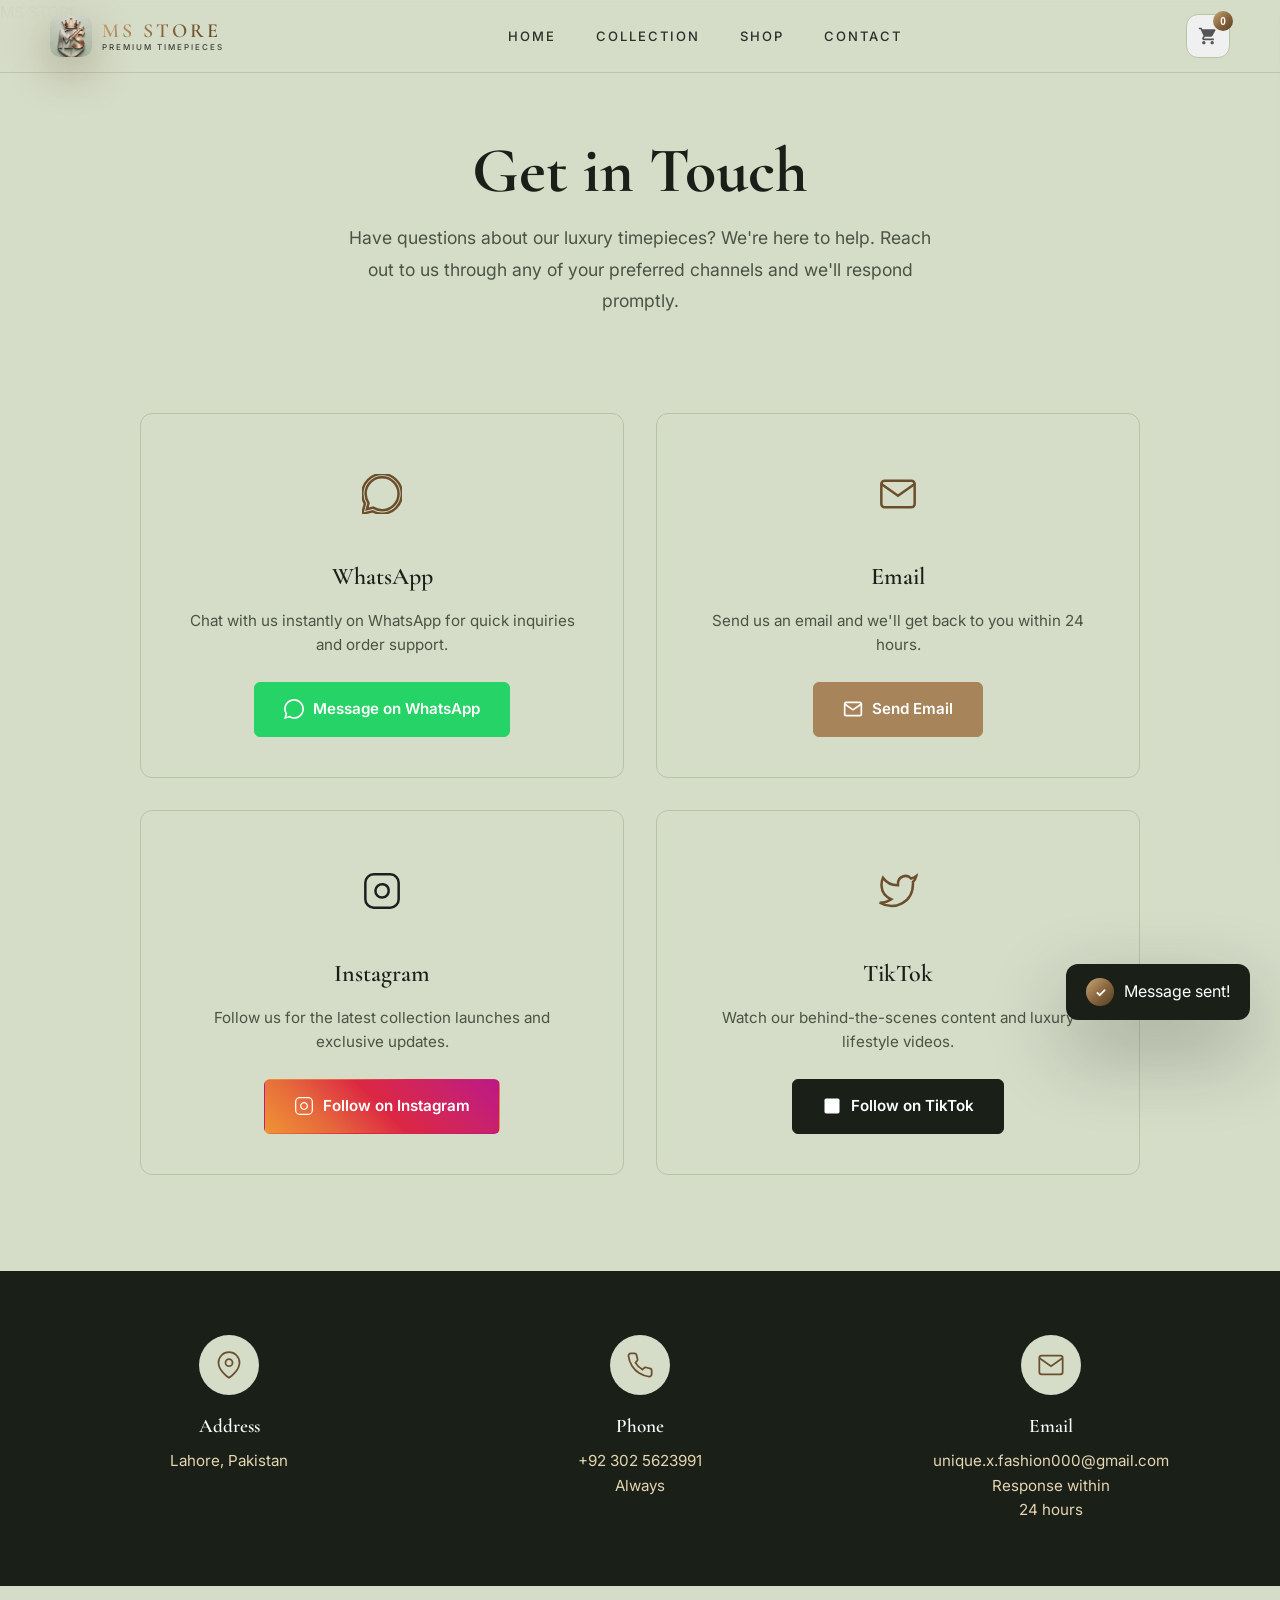
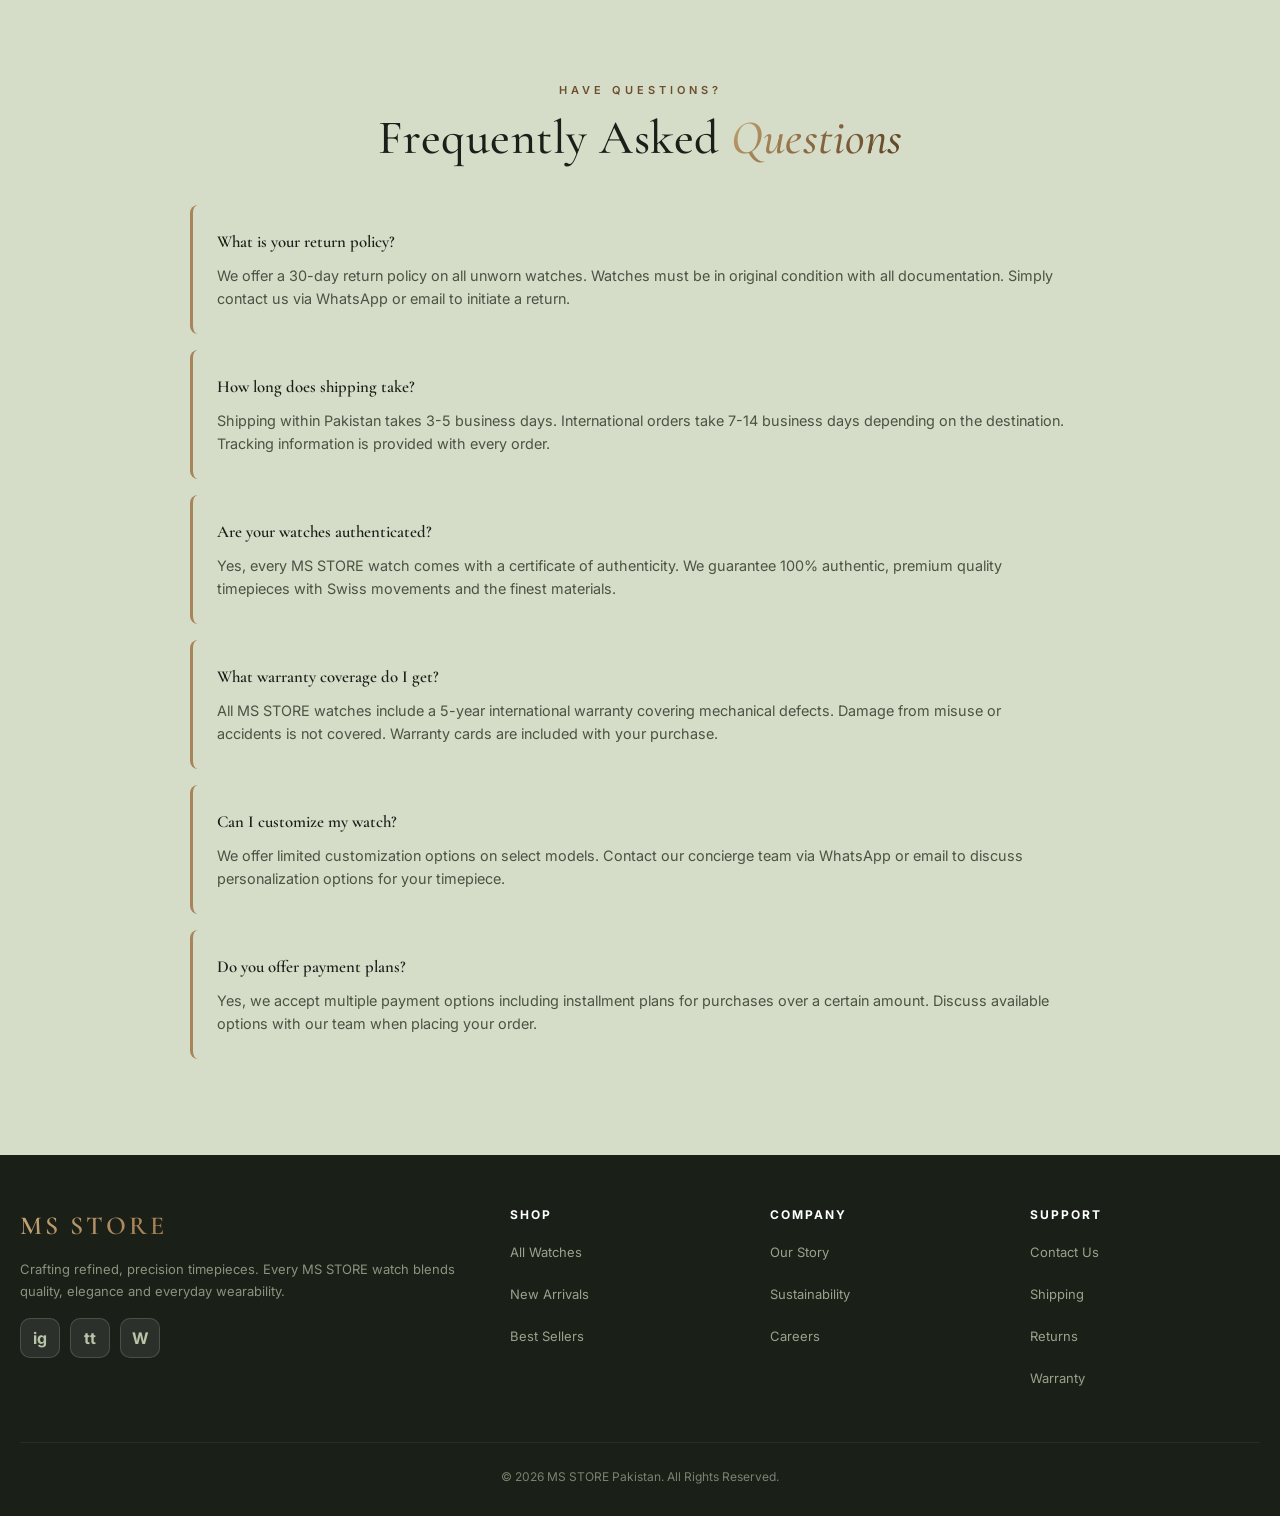
==== commit 2109a101: "Add files via upload" ====
--- a/contact.html
+++ b/contact.html
@@ -3,14 +3,33 @@
 <head>
 <meta charset="UTF-8" />
 <meta name="viewport" content="width=device-width, initial-scale=1.0, maximum-scale=5.0" />
-<meta name="description" content="AKFASHION - Contact us via WhatsApp, Email, Instagram, or TikTok. Get in touch with our luxury watch experts." />
-<title>AKFASHION — Contact Us</title>
+<meta name="description" content="MS STORE - Contact us via WhatsApp, Email, Instagram, or TikTok. Get in touch with our luxury watch experts." />
+<title>MS STORE — Contact Us</title>
 <link rel="preconnect" href="https://fonts.googleapis.com">
 <link rel="preconnect" href="https://fonts.gstatic.com" crossorigin>
 <link href="https://fonts.googleapis.com/css2?family=Playfair+Display:wght@400;500;600;700;800;900&family=Inter:wght@300;400;500;600;700&family=Cormorant+Garamond:wght@300;400;500;600;700&display=swap" rel="stylesheet">
+<link rel="icon" type="image/png" sizes="32x32" href="images/favicon-32.png">
+<link rel="icon" type="image/png" sizes="16x16" href="images/favicon-16.png">
+<link rel="apple-touch-icon" href="images/apple-touch-icon.png">
+<link rel="shortcut icon" href="images/favicon-msstore.jpg">
 <link rel="stylesheet" href="css/style.css">
 <style>
-.contact-page-wrap{padding:4rem 2rem 0;}
+:root{
+  --serif:'Cormorant Garamond', Georgia, serif;
+  --black: var(--sage-900);
+  --white: var(--silver-50);
+  --gray: var(--sage-600);
+  --off-white: var(--sage-100);
+  --light-gray: var(--sage-200);
+  --gold: var(--bronze-300);
+  --gold-dark: var(--bronze-500);
+  --gold-light: var(--bronze-100);
+  --gold-pale: var(--sage-100);
+  --charcoal: var(--sage-800);
+  --transition: cubic-bezier(0.4,0,0.2,1);
+  --shadow: var(--shadow-lg);
+}
+.contact-page-wrap{padding:110px 2rem 0;}
 .contact-hero{
   text-align:center;margin-bottom:6rem;
 }
@@ -140,61 +159,37 @@
 <body>
 
 <div id="loader">
-  <div class="loader-logo">AKFASHION</div>
+  <div class="loader-logo">MS STORE</div>
   <div class="loader-bar"></div>
 </div>
 
-<header class="header" id="header">
-  <div class="header-inner">
-    <a href="index.html" class="logo">AKFASHION</a>
-    <nav class="nav">
-      <a href="index.html#home">Home</a>
-      <a href="index.html#catalog">Collection</a>
-      <a href="index.html#about">Heritage</a>
-      <a href="contact.html">Contact</a>
-    </nav>
-    <div class="header-actions">
-      <button class="icon-btn" onclick="toggleSearch()" aria-label="Search">
-        <svg viewBox="0 0 24 24"><circle cx="11" cy="11" r="8"/><line x1="21" y1="21" x2="16.65" y2="16.65"/></svg>
-      </button>
-      <button class="icon-btn" aria-label="Wishlist">
-        <svg viewBox="0 0 24 24"><path d="M20.84 4.61a5.5 5.5 0 0 0-7.78 0L12 5.67l-1.06-1.06a5.5 5.5 0 0 0-7.78 7.78l1.06 1.06L12 21.23l7.78-7.78 1.06-1.06a5.5 5.5 0 0 0 0-7.78z"/></svg>
-      </button>
-      <button class="icon-btn" onclick="toggleCart()" aria-label="Cart">
-        <svg viewBox="0 0 24 24"><path d="M6 2L3 6v14a2 2 0 0 0 2 2h14a2 2 0 0 0 2-2V6l-3-4z"/><line x1="3" y1="6" x2="21" y2="6"/><path d="M16 10a4 4 0 0 1-8 0"/></svg>
-        <span class="cart-count" id="cartCount">0</span>
-      </button>
-      <button class="icon-btn menu-toggle" onclick="toggleMobileMenu()" aria-label="Menu">
-        <svg viewBox="0 0 24 24"><line x1="3" y1="6" x2="21" y2="6"/><line x1="3" y1="12" x2="21" y2="12"/><line x1="3" y1="18" x2="21" y2="18"/></svg>
-      </button>
-    </div>
-  </div>
-</header>
-
-<div class="search-overlay" id="searchOverlay" onclick="closeSearchOverlay(event)">
-  <div class="search-container">
-    <div class="search-wrap">
-      <svg viewBox="0 0 24 24"><circle cx="11" cy="11" r="8"/><line x1="21" y1="21" x2="16.65" y2="16.65"/></svg>
-      <input type="text" class="search-input" id="searchInput" placeholder="Search for watches, collections, brands..." oninput="handleSearch(this.value)" />
-      <button class="search-close" onclick="toggleSearch()">✕</button>
-    </div>
-  </div>
-</div>
-
-<div class="mobile-menu" id="mobileMenu">
-  <div class="mobile-menu-header">
-    <span class="logo">AKFASHION</span>
-    <button class="mobile-menu-close" onclick="toggleMobileMenu()">
-      <svg viewBox="0 0 24 24"><line x1="18" y1="6" x2="6" y2="18"/><line x1="6" y1="6" x2="18" y2="18"/></svg>
+<nav id="navbar">
+  <div class="nav-inner">
+  <a href="index.html" class="logo-nav">
+    <div class="logo-emblem"><img src="images/logo-msstore.jpg" alt="MS STORE"></div>
+    <div class="logo-text-group">
+      <span class="logo-text">MS STORE</span>
+      <span class="logo-subtext">Premium Timepieces</span>
+    </div>
+  </a>
+  <ul class="nav-links" id="navLinks">
+    <li><a href="index.html#home" onclick="closeMenu()">Home</a></li>
+    <li><a href="index.html#categories" onclick="closeMenu()">Collection</a></li>
+    <li><a href="index.html#products" onclick="closeMenu()">Shop</a></li>
+    <li><a href="contact.html" onclick="closeMenu()">Contact</a></li>
+  </ul>
+  <div class="nav-actions">
+    <button class="cart-btn" onclick="toggleCart()" aria-label="Cart">
+      <svg viewBox="0 0 24 24"><path d="M7 18c-1.1 0-1.99.9-1.99 2S5.9 22 7 22s2-.9 2-2-.9-2-2-2zM1 2v2h2l3.6 7.59-1.35 2.45c-.16.28-.25.61-.25.96 0 1.1.9 2 2 2h12v-2H7.42c-.14 0-.25-.11-.25-.25l.03-.12.9-1.63h7.45c.75 0 1.41-.41 1.75-1.03l3.58-6.49c.08-.14.12-.31.12-.48 0-.55-.45-1-1-1H5.21l-.94-2H1zm16 16c-1.1 0-1.99.9-1.99 2s.89 2 1.99 2 2-.9 2-2-.9-2-2-2z"/></svg>
+      <span class="cart-badge" id="cartCount">0</span>
     </button>
-  </div>
-  <nav class="mobile-nav">
-    <a href="index.html#home">Home</a>
-    <a href="index.html#catalog">Collection</a>
-    <a href="index.html#about">Heritage</a>
-    <a href="contact.html">Contact</a>
-  </nav>
-</div>
+    <div class="hamburger" id="hamburger" onclick="toggleMenu()" aria-label="Menu">
+      <span></span><span></span><span></span>
+    </div>
+  </div>
+  </div>
+</nav>
+<div class="nav-overlay" id="navOverlay" onclick="closeMenu()"></div>
 
 <div class="contact-page-wrap">
   <div class="contact-hero">
@@ -209,7 +204,7 @@
       </div>
       <h3>WhatsApp</h3>
       <p>Chat with us instantly on WhatsApp for quick inquiries and order support.</p>
-      <a href="https://wa.me/1234567890?text=Hello%20AKFASHION%2C%20I%20have%20a%20question%20about%20your%20watches" class="contact-card-btn whatsapp-btn js-whatsapp-link" target="_blank">
+      <a href="https://wa.me/1234567890?text=Hello%20MS STORE%2C%20I%20have%20a%20question%20about%20your%20watches" class="contact-card-btn whatsapp-btn js-whatsapp-link" target="_blank">
         <svg viewBox="0 0 24 24" fill="currentColor"><path d="M.057 24l1.687-6.163c-1.041-1.804-1.588-3.849-1.587-5.946.003-6.556 5.338-11.891 11.893-11.891 3.181.001 6.167 1.24 8.413 3.488 2.245 2.248 3.481 5.236 3.48 8.414-.003 6.557-5.338 11.892-11.893 11.892-1.99-.001-3.951-.5-5.688-1.448l-6.305 1.654zm6.597-3.807c1.676.995 3.276 1.591 5.392 1.592 5.448 0 9.886-4.434 9.889-9.885.002-5.462-4.415-9.89-9.881-9.892-5.452 0-9.887 4.434-9.889 9.884-.001 2.225.651 3.891 1.746 5.634l-.999 3.648 3.742-.981z"/></svg>
         Message on WhatsApp
       </a>
@@ -221,7 +216,7 @@
       </div>
       <h3>Email</h3>
       <p>Send us an email and we'll get back to you within 24 hours.</p>
-      <a href="mailto:concierge@akfashion.com" class="contact-card-btn email-btn">
+      <a href="mailto:concierge@msstore.com" class="contact-card-btn email-btn js-email-link" target="_blank" rel="noopener">
         <svg viewBox="0 0 24 24" fill="none" stroke="currentColor" stroke-width="2"><path d="M4 4h16c1.1 0 2 .9 2 2v12c0 1.1-.9 2-2 2H4c-1.1 0-2-.9-2-2V6c0-1.1.9-2 2-2z"/><polyline points="22,6 12,13 2,6"/></svg>
         Send Email
       </a>
@@ -233,7 +228,7 @@
       </div>
       <h3>Instagram</h3>
       <p>Follow us for the latest collection launches and exclusive updates.</p>
-      <a href="https://instagram.com/akfashion" class="contact-card-btn instagram-btn js-social-instagram" target="_blank">
+      <a href="#" class="contact-card-btn instagram-btn js-instagram-link" target="_blank" rel="noopener">
         <svg viewBox="0 0 24 24" fill="currentColor"><rect x="2" y="2" width="20" height="20" rx="5" ry="5" fill="none" stroke="white" stroke-width="1.5"/><path d="M16 11.37A4 4 0 1 1 12.63 8 4 4 0 0 1 16 11.37z" fill="none" stroke="white" stroke-width="1.5"/><line x1="17.5" y1="6.5" x2="17.51" y2="6.5" stroke="white" stroke-width="1.5"/></svg>
         Follow on Instagram
       </a>
@@ -245,7 +240,7 @@
       </div>
       <h3>TikTok</h3>
       <p>Watch our behind-the-scenes content and luxury lifestyle videos.</p>
-      <a href="https://tiktok.com/@akfashion" class="contact-card-btn tiktok-btn js-social-tiktok" target="_blank">
+      <a href="#" class="contact-card-btn tiktok-btn js-tiktok-link" target="_blank" rel="noopener">
         <svg viewBox="0 0 24 24" fill="currentColor"><path d="M19 3H5c-1.1 0-2 .9-2 2v14c0 1.1.9 2 2 2h14c1.1 0 2-.9 2-2V5c0-1.1-.9-2-2-2z"/></svg>
         Follow on TikTok
       </a>
@@ -260,7 +255,7 @@
         <svg viewBox="0 0 24 24"><path d="M21 10c0 7-9 13-9 13s-9-6-9-13a9 9 0 0 1 18 0z"/><circle cx="12" cy="10" r="3"/></svg>
       </div>
       <h4>Address</h4>
-      <p class="js-contact-address-block">LAHORE</p>
+      <p class="js-contact-address">Lahore, Punjab, Pakistan</p>
     </div>
     <div class="info-item">
       <div class="info-item-icon">
@@ -274,15 +269,15 @@
         <svg viewBox="0 0 24 24"><path d="M4 4h16c1.1 0 2 .9 2 2v12c0 1.1-.9 2-2 2H4c-1.1 0-2-.9-2-2V6c0-1.1.9-2 2-2z"/><polyline points="22,6 12,13 2,6"/></svg>
       </div>
       <h4>Email</h4>
-      <p><span class="js-contact-email">unique.x.fashion000@gmail.com</span><br/>Response within<br/>24 hours</p>
+      <p><span class="js-contact-email">concierge@msstore.com</span><br/>Response within<br/>24 hours</p>
     </div>
   </div>
 </div>
 
 <section class="faq-section">
-  <div class="section-head reveal">
-    <span class="section-eyebrow">Have Questions?</span>
-    <h2 class="section-title">Frequently Asked <span class="gold">Questions</span></h2>
+  <div class="section-header">
+    <div class="section-eyebrow">Have Questions?</div>
+    <h2 class="section-title">Frequently Asked <span class="italic">Questions</span></h2>
   </div>
   <div class="faq-item">
     <h4>What is your return policy?</h4>
@@ -294,11 +289,11 @@
   </div>
   <div class="faq-item">
     <h4>Are your watches authenticated?</h4>
-    <p>Yes, every AKFASHION watch comes with a certificate of authenticity. We guarantee 100% authentic, premium quality timepieces with Swiss movements and the finest materials.</p>
+    <p>Yes, every MS STORE watch comes with a certificate of authenticity. We guarantee 100% authentic, premium quality timepieces with Swiss movements and the finest materials.</p>
   </div>
   <div class="faq-item">
     <h4>What warranty coverage do I get?</h4>
-    <p>All AKFASHION watches include a 5-year international warranty covering mechanical defects. Damage from misuse or accidents is not covered. Warranty cards are included with your purchase.</p>
+    <p>All MS STORE watches include a 5-year international warranty covering mechanical defects. Damage from misuse or accidents is not covered. Warranty cards are included with your purchase.</p>
   </div>
   <div class="faq-item">
     <h4>Can I customize my watch?</h4>
@@ -310,96 +305,126 @@
   </div>
 </section>
 
-<footer class="footer">
-  <div class="footer-inner">
-    <div class="footer-grid">
-      <div class="footer-col">
-        <span class="footer-logo">AKFASHION</span>
-        <p class="footer-about">Crafting timeless luxury timepieces since 2025. Every AKFASHION watch is a masterwork of precision, heritage, and uncompromising elegance.</p>
-        <div class="social-links">
-          <a class="social-link js-social-instagram" href="https://instagram.com/akfashion" aria-label="Instagram"><svg viewBox="0 0 24 24"><rect x="2" y="2" width="20" height="20" rx="5" ry="5" fill="none" stroke="white" stroke-width="1.5"/><path d="M16 11.37A4 4 0 1 1 12.63 8 4 4 0 0 1 16 11.37z" fill="none" stroke="white" stroke-width="1.5"/><line x1="17.5" y1="6.5" x2="17.51" y2="6.5" stroke="white" stroke-width="1.5"/></svg></a>
-          <a class="social-link js-social-facebook" href="#" aria-label="Facebook"><svg viewBox="0 0 24 24"><path d="M18 2h-3a5.5 5.5 0 0 0-5 5v3H7v4h3v8h4v-8h3l1-4h-4V7a1 1 0 0 1 1-1h3z"/></svg></a>
-          <a class="social-link js-social-tiktok" href="https://tiktok.com/@akfashion" aria-label="Twitter"><svg viewBox="0 0 24 24"><path d="M23 3a10.9 10.9 0 0 1-3.14 1.53 4.48 4.48 0 0 0-7.86 3v1A10.66 10.66 0 0 1 3 4s-4 9 5 13a11.64 11.64 0 0 1-7 2c9 5 20 0 20-11.5a4.5 4.5 0 0 0-.08-.83A7.72 7.72 0 0 0 23 3z"/></svg></a>
-          <a class="social-link js-social-youtube" href="#" aria-label="YouTube"><svg viewBox="0 0 24 24"><path d="M22.54 6.42a2.78 2.78 0 0 0-1.94-2C18.88 4 12 4 12 4s-6.88 0-8.6.46a2.78 2.78 0 0 0-1.94 2A29 29 0 0 0 1 11.75a29 29 0 0 0 .46 5.33A2.78 2.78 0 0 0 3.4 19c1.72.46 8.6.46 8.6.46s6.88 0 8.6-.46a2.78 2.78 0 0 0 1.94-2 29 29 0 0 0 .46-5.25 29 29 0 0 0-.46-5.33z"/><polygon points="9.75 15.02 15.5 11.75 9.75 8.48 9.75 15.02" fill="black"/></svg></a>
+<footer>
+  <div class="footer-content">
+    <div class="footer-brand">
+      <h3>MS STORE</h3>
+      <p>Crafting refined, precision timepieces. Every MS STORE watch blends quality, elegance and everyday wearability.</p>
+      <div class="social-row">
+        <a class="social-icon js-facebook-link" href="#" target="_blank" rel="noopener" aria-label="Facebook" style="display:none">f</a>
+        <a class="social-icon js-instagram-link" href="#" target="_blank" rel="noopener" aria-label="Instagram" style="display:none">ig</a>
+        <a class="social-icon js-tiktok-link" href="#" target="_blank" rel="noopener" aria-label="TikTok" style="display:none">tt</a>
+        <a class="social-icon js-youtube-link" href="#" target="_blank" rel="noopener" aria-label="YouTube" style="display:none">yt</a>
+        <a class="social-icon js-whatsapp-link" href="https://wa.me/923001234567" target="_blank" aria-label="WhatsApp">W</a>
+      </div>
+    </div>
+    <div class="footer-col">
+      <h4>Shop</h4>
+      <ul>
+        <li><a href="index.html#products">All Watches</a></li>
+        <li><a href="index.html#categories">New Arrivals</a></li>
+        <li><a href="index.html#products">Best Sellers</a></li>
+      </ul>
+    </div>
+    <div class="footer-col">
+      <h4>Company</h4>
+      <ul>
+        <li><a href="index.html">Our Story</a></li>
+        <li><a href="index.html">Sustainability</a></li>
+        <li><a href="index.html">Careers</a></li>
+      </ul>
+    </div>
+    <div class="footer-col">
+      <h4>Support</h4>
+      <ul>
+        <li><a href="contact.html">Contact Us</a></li>
+        <li><a href="contact.html">Shipping</a></li>
+        <li><a href="contact.html">Returns</a></li>
+        <li><a href="contact.html">Warranty</a></li>
+      </ul>
+    </div>
+  </div>
+  <div class="footer-bottom">© 2026 MS STORE Pakistan. All Rights Reserved.</div>
+</footer>
+
+<!-- CART -->
+<div class="cart-overlay" id="cartOverlay" onclick="toggleCart()"></div>
+<div class="cart-sidebar" id="cartSidebar">
+  <div class="cart-handle"></div>
+  <div class="cart-header">
+    <div class="cart-title">🛒 Your Cart</div>
+    <button class="cart-close" onclick="toggleCart()">✕</button>
+  </div>
+  <div class="cart-items" id="cartItems"></div>
+  <div class="cart-footer">
+    <div class="cart-total">
+      <span class="cart-total-label">Total</span>
+      <span class="cart-total-amount" id="cartTotal">Rs. 0</span>
+    </div>
+    <div class="cart-actions">
+      <button class="btn btn-primary" onclick="openCheckout()">Buy Now - Checkout</button>
+      <a href="https://wa.me/923001234567" target="_blank" rel="noopener" class="btn btn-whatsapp js-whatsapp-link">
+        <svg width="16" height="16" viewBox="0 0 24 24" fill="currentColor"><path d="M17.472 14.382c-.297-.149-1.758-.867-2.03-.967-.273-.099-.471-.148-.67.15-.197.297-.767.966-.94 1.164-.173.199-.347.223-.644.075-.297-.15-1.255-.463-2.39-1.475-.883-.788-1.48-1.761-1.653-2.059-.173-.297-.018-.458.13-.606.134-.133.298-.347.446-.52.149-.174.198-.298.298-.497.099-.198.05-.371-.025-.52-.075-.149-.669-1.612-.916-2.207-.242-.579-.487-.5-.669-.51-.173-.008-.371-.01-.57-.01-.198 0-.52.074-.792.372-.272.297-1.04 1.016-1.04 2.479 0 1.462 1.065 2.875 1.213 3.074.149.198 2.096 3.20 5.077 4.487.709.306 1.262.489 1.694.625.712.227 1.36.195 1.871.118.571-.085 1.758-.719 2.006-1.413.248-.694.248-1.289.173-1.413-.074-.124-.272-.198-.57-.347m-5.421 7.403h-.004a9.87 9.87 0 01-5.031-1.378l-.361-.214-3.741.982.998-3.648-.235-.374a9.86 9.86 0 01-1.51-5.26c.001-5.45 4.436-9.884 9.888-9.884 2.64 0 5.122 1.03 6.988 2.898a9.825 9.825 0 012.893 6.994c-.003 5.45-4.437 9.884-9.885 9.884m8.413-18.297A11.815 11.815 0 0012.05 0C5.495 0 .16 5.335.157 11.892c0 2.096.547 4.142 1.588 5.945L.057 24l6.305-1.654a11.882 11.882 0 005.683 1.448h.005c6.554 0 11.89-5.335 11.893-11.893a11.821 11.821 0 00-3.48-8.413z"/></svg>
+        WhatsApp Checkout
+      </a>
+    </div>
+  </div>
+</div>
+
+<!-- CHECKOUT -->
+<div class="checkout-overlay" id="checkoutModal">
+  <div class="checkout-form">
+    <button class="modal-close" onclick="closeCheckout()">✕</button>
+    <div class="form-header">
+      <h2 class="form-title">Complete Your Order</h2>
+      <p class="form-subtitle">Fill in your details and we'll deliver to your doorstep</p>
+    </div>
+    <div class="order-summary" id="orderSummary"></div>
+    <form id="checkoutForm" onsubmit="submitOrder(event)">
+      <div class="form-row">
+        <div class="form-group">
+          <label class="form-label">Full Name *</label>
+          <input type="text" name="name" class="form-input" required placeholder="Muhammad Ahmed">
         </div>
-      </div>
-      <div class="footer-col">
-        <h4>Shop</h4>
-        <ul>
-          <li><a href="index.html#catalog">All Watches</a></li>
-          <li><a href="index.html#catalog">New Arrivals</a></li>
-          <li><a href="index.html#catalog">Best Sellers</a></li>
-          <li><a href="index.html#catalog">Limited Edition</a></li>
-        </ul>
-      </div>
-      <div class="footer-col">
-        <h4>Company</h4>
-        <ul>
-          <li><a href="index.html#about">Our Story</a></li>
-          <li><a href="index.html#about">Heritage</a></li>
-          <li><a href="index.html">Sustainability</a></li>
-          <li><a href="index.html">Careers</a></li>
-        </ul>
-      </div>
-      <div class="footer-col">
-        <h4>Support</h4>
-        <ul>
-          <li><a href="contact.html">Contact Us</a></li>
-          <li><a href="index.html">Shipping</a></li>
-          <li><a href="index.html">Returns</a></li>
-          <li><a href="index.html">Warranty</a></li>
-        </ul>
-      </div>
-      <div class="footer-col">
-        <h4>Get In Touch</h4>
-        <div class="contact-item">
-          <svg viewBox="0 0 24 24"><path d="M21 10c0 7-9 13-9 13s-9-6-9-13a9 9 0 0 1 18 0z"/><circle cx="12" cy="10" r="3"/></svg>
-          <span>42 Rue du Rhône<br/>1204 Geneva, Switzerland</span>
+        <div class="form-group">
+          <label class="form-label">WhatsApp *</label>
+          <input type="tel" name="whatsapp" class="form-input" required placeholder="03XX-XXXXXXX">
         </div>
-        <div class="contact-item">
-          <svg viewBox="0 0 24 24"><path d="M22 16.92v3a2 2 0 0 1-2.18 2 19.79 19.79 0 0 1-8.63-3.07 19.5 19.5 0 0 1-6-6 19.79 19.79 0 0 1-3.07-8.67A2 2 0 0 1 4.11 2h3a2 2 0 0 1 2 1.72 12.84 12.84 0 0 0 .7 2.81 2 2 0 0 1-.45 2.11L8.09 9.91a16 16 0 0 0 6 6l1.27-1.27a2 2 0 0 1 2.11-.45 12.84 12.84 0 0 0 2.81.7A2 2 0 0 1 22 16.92z"/></svg>
-          <span>+92 303 7252700</span>
+      </div>
+      <div class="form-row">
+        <div class="form-group">
+          <label class="form-label">City *</label>
+          <input type="text" name="city" class="form-input" required placeholder="Lahore">
         </div>
-      </div>
-    </div>
-    <div class="footer-bottom">
-      <p>© 2024 AKFASHION. All Rights Reserved. Crafted with passion in Switzerland.</p>
-      <div class="payment-methods">
-        <span class="payment-icon">VISA</span>
-        <span class="payment-icon">MC</span>
-        <span class="payment-icon">AMEX</span>
-        <span class="payment-icon">PAYPAL</span>
-        <span class="payment-icon">APPLE</span>
-      </div>
-    </div>
-  </div>
-</footer>
-
-<div class="cart-overlay" id="cartOverlay" onclick="toggleCart()"></div>
-<aside class="cart-drawer" id="cartDrawer">
-  <div class="cart-header">
-    <div class="cart-title">Shopping Cart <span class="count" id="cartDrawerCount">0</span></div>
-    <button class="cart-close" onclick="toggleCart()">
-      <svg viewBox="0 0 24 24"><line x1="18" y1="6" x2="6" y2="18"/><line x1="6" y1="6" x2="18" y2="18"/></svg>
-    </button>
-  </div>
-  <div class="cart-body" id="cartBody"></div>
-  <div class="cart-footer" id="cartFooter"></div>
-</aside>
-
+        <div class="form-group">
+          <label class="form-label">Postal *</label>
+          <input type="text" name="postal" class="form-input" required placeholder="54000">
+        </div>
+      </div>
+      <div class="form-group">
+        <label class="form-label">Address *</label>
+        <textarea name="address" class="form-textarea" required placeholder="House #, Street, Area..."></textarea>
+      </div>
+      <div class="form-group">
+        <label class="form-label">Notes (Optional)</label>
+        <textarea name="notes" class="form-textarea" placeholder="Special instructions..."></textarea>
+      </div>
+      <button type="submit" class="btn btn-primary" style="width:100%;margin-top:8px">
+        Place Order — Cash on Delivery
+      </button>
+    </form>
+  </div>
+</div>
+
+<!-- TOAST -->
 <div class="toast" id="toast">
-  <div class="toast-icon">
-    <svg viewBox="0 0 24 24"><polyline points="20 6 9 17 4 12"/></svg>
-  </div>
-  <div class="toast-text">
-    <strong id="toastTitle">Message Sent</strong>
-    <span id="toastMessage">Thank you for contacting us</span>
-  </div>
+  <div class="toast-icon">✓</div>
+  <span id="toastMessage">Message sent!</span>
 </div>
 
 <script src="js/products.js"></script>
 <script src="js/config.js"></script>
 <script src="js/settings.js"></script>
-<script src="js/script.js"></script>
+<script src="js/main.js"></script>
 </body>
 </html>
--- a/css/style.css
+++ b/css/style.css
@@ -1,875 +1,1515 @@
-/* ================== ROOT VARIABLES ================== */
-:root{
-  --gold:#D4AF37;
-  --gold-light:#F4E4BC;
-  --gold-pale:#FBF6E7;
-  --gold-dark:#B8860B;
-  --gold-deep:#8B6914;
-  --gradient-gold:linear-gradient(135deg,#8B6914 0%,#D4AF37 45%,#F4E4BC 100%);
-  --gradient-gold-soft:linear-gradient(135deg,#D4AF37,#F4E4BC);
-  --black:#0A0A0A;
-  --soft-black:#1A1A1A;
-  --charcoal:#2A2A2A;
-  --gray:#6B6B6B;
-  --light-gray:#E8E8E8;
-  --off-white:#FAFAFA;
-  --white:#FFFFFF;
-  --shadow-sm:0 4px 14px rgba(0,0,0,0.06);
-  --shadow:0 10px 40px rgba(0,0,0,0.08);
-  --shadow-lg:0 25px 70px rgba(0,0,0,0.15);
-  --shadow-gold:0 10px 40px rgba(212,175,55,0.25);
-  --transition:cubic-bezier(0.4,0,0.2,1);
-  --transition-slow:cubic-bezier(0.65,0,0.35,1);
-  --serif:'Playfair Display',Georgia,serif;
-  --body:'Inter',-apple-system,BlinkMacSystemFont,sans-serif;
-  --display:'Cormorant Garamond',Georgia,serif;
-}
-
-*,*::before,*::after{margin:0;padding:0;box-sizing:border-box;}
-html{scroll-behavior:smooth;-webkit-text-size-adjust:100%;}
-body{
-  font-family:var(--body);
-  background:var(--white);
-  color:var(--black);
-  line-height:1.6;
-  overflow-x:hidden;
-  -webkit-font-smoothing:antialiased;
-  -moz-osx-font-smoothing:grayscale;
-}
-img{max-width:100%;display:block;height:auto;}
-button{font-family:inherit;cursor:pointer;border:none;background:none;color:inherit;}
-a{text-decoration:none;color:inherit;}
-input,select,textarea{font-family:inherit;outline:none;border:none;background:none;}
-
-::-webkit-scrollbar{width:8px;height:8px;}
-::-webkit-scrollbar-track{background:var(--off-white);}
-::-webkit-scrollbar-thumb{background:var(--gradient-gold);border-radius:4px;}
-::-webkit-scrollbar-thumb:hover{background:var(--gold-dark);}
-::selection{background:var(--gold);color:var(--white);}
-
-.serif{font-family:var(--serif);}
-.display{font-family:var(--display);font-weight:500;letter-spacing:0.02em;}
-
-/* ================== LOADER ================== */
-#loader{
-  position:fixed;inset:0;background:var(--white);z-index:9999;
-  display:flex;align-items:center;justify-content:center;flex-direction:column;
-  transition:opacity 0.6s ease, visibility 0.6s ease;
-}
-#loader.hidden{opacity:0;visibility:hidden;}
-.loader-logo{
-  font-family:var(--serif);font-size:2.5rem;font-weight:800;letter-spacing:0.3em;
-  background:var(--gradient-gold);-webkit-background-clip:text;background-clip:text;
-  -webkit-text-fill-color:transparent;margin-bottom:1.5rem;
-}
-.loader-bar{width:200px;height:2px;background:var(--light-gray);position:relative;overflow:hidden;}
-.loader-bar::after{
-  content:'';position:absolute;inset:0;background:var(--gradient-gold);
-  animation:loadBar 1.5s ease-in-out infinite;
-}
-@keyframes loadBar{0%{transform:translateX(-100%);}100%{transform:translateX(100%);}}
-
-@keyframes marquee{from{transform:translateX(0);}to{transform:translateX(-50%);}}
-
-/* ================== HEADER ================== */
-.header{
-  position:sticky;top:0;z-index:100;background:rgba(255,255,255,0.95);
-  backdrop-filter:blur(20px);-webkit-backdrop-filter:blur(20px);
-  border-bottom:1px solid var(--light-gray);transition:all 0.3s var(--transition);
-}
-.header.scrolled{box-shadow:var(--shadow-sm);}
-.header-inner{
-  max-width:1400px;margin:0 auto;padding:1rem 2rem;
-  display:grid;grid-template-columns:auto 1fr auto;align-items:center;gap:2rem;
-}
-.logo{
-  font-family:var(--serif);font-size:1.6rem;font-weight:800;letter-spacing:0.25em;
-  background:var(--gradient-gold);-webkit-background-clip:text;background-clip:text;
-  -webkit-text-fill-color:transparent;cursor:pointer;
-}
-.nav{display:flex;gap:2.5rem;justify-content:center;}
-.nav a{
-  font-size:0.85rem;font-weight:500;letter-spacing:0.15em;text-transform:uppercase;
-  color:var(--black);position:relative;padding:0.5rem 0;transition:color 0.3s;
-}
-.nav a::after{
-  content:'';position:absolute;bottom:0;left:50%;width:0;height:1.5px;
-  background:var(--gradient-gold);transition:all 0.3s var(--transition);
-  transform:translateX(-50%);
-}
-.nav a:hover{color:var(--gold-dark);}
-.nav a:hover::after{width:100%;}
-
-.header-actions{display:flex;align-items:center;gap:1rem;}
-.icon-btn{
-  width:42px;height:42px;display:flex;align-items:center;justify-content:center;
-  border-radius:50%;transition:all 0.3s var(--transition);position:relative;
-}
-.icon-btn:hover{background:var(--gold-pale);}
-.icon-btn svg{width:20px;height:20px;stroke:var(--black);fill:none;stroke-width:1.5;}
-.cart-count{
-  position:absolute;top:4px;right:4px;background:var(--gradient-gold);
-  color:var(--white);font-size:0.65rem;font-weight:700;min-width:18px;height:18px;
-  border-radius:9px;display:flex;align-items:center;justify-content:center;
-  padding:0 5px;transition:transform 0.3s var(--transition);
-}
-.cart-count.bump{animation:bump 0.4s ease;}
-@keyframes bump{0%,100%{transform:scale(1);}50%{transform:scale(1.3);}}
-.menu-toggle{display:none;}
-
-.search-overlay{
-  position:fixed;inset:0;background:rgba(0,0,0,0.6);z-index:200;
-  opacity:0;visibility:hidden;transition:all 0.3s ease;backdrop-filter:blur(8px);
-}
-.search-overlay.open{opacity:1;visibility:visible;}
-.search-container{
-  position:absolute;top:0;left:0;right:0;background:var(--white);
-  padding:2rem;transform:translateY(-100%);transition:transform 0.4s var(--transition-slow);
-  box-shadow:var(--shadow);
-}
-.search-overlay.open .search-container{transform:translateY(0);}
-.search-wrap{max-width:800px;margin:0 auto;display:flex;align-items:center;gap:1rem;}
-.search-wrap svg{width:24px;height:24px;stroke:var(--gold);fill:none;stroke-width:1.5;flex-shrink:0;}
-.search-input{
-  flex:1;font-size:1.2rem;padding:1rem 0;border-bottom:1.5px solid var(--light-gray);
-  font-family:var(--body);color:var(--black);transition:border-color 0.3s;
-}
-.search-input:focus{border-color:var(--gold);}
-.search-close{font-size:1.5rem;color:var(--gray);transition:color 0.3s;padding:0.5rem;}
-.search-close:hover{color:var(--black);}
-.search-suggestions{max-width:800px;margin:1.5rem auto 0;display:flex;flex-wrap:wrap;gap:0.5rem;}
-.search-suggestions span{
-  font-size:0.8rem;padding:0.4rem 1rem;background:var(--off-white);
-  border:1px solid var(--light-gray);border-radius:20px;cursor:pointer;transition:all 0.3s;
-}
-.search-suggestions span:hover{background:var(--gold-pale);border-color:var(--gold);}
-
-/* ================== HERO ================== */
-.hero{
-  position:relative;min-height:90vh;display:flex;align-items:center;
-  background:linear-gradient(135deg,#FAFAFA 0%,#FFFFFF 50%,#FBF6E7 100%);
-  overflow:hidden;padding:4rem 2rem;
-}
-.hero::before{
-  content:'';position:absolute;top:10%;right:-10%;width:600px;height:600px;
-  background:radial-gradient(circle,rgba(212,175,55,0.08) 0%,transparent 70%);
-  border-radius:50%;pointer-events:none;
-}
-.hero::after{
-  content:'';position:absolute;bottom:-20%;left:-10%;width:500px;height:500px;
-  background:radial-gradient(circle,rgba(212,175,55,0.05) 0%,transparent 70%);
-  border-radius:50%;pointer-events:none;
-}
-.hero-inner{
-  max-width:1400px;margin:0 auto;width:100%;
-  display:grid;grid-template-columns:1.1fr 1fr;gap:4rem;align-items:center;
-  position:relative;z-index:1;
-}
-.hero-content{max-width:600px;}
-.hero-badge{
-  display:inline-flex;align-items:center;gap:0.5rem;
-  padding:0.5rem 1.2rem;background:var(--gold-pale);
-  border:1px solid var(--gold);border-radius:30px;
-  font-size:0.7rem;letter-spacing:0.25em;text-transform:uppercase;
-  color:var(--gold-dark);font-weight:600;margin-bottom:2rem;
-}
-.hero-badge .pulse{
-  width:8px;height:8px;border-radius:50%;background:var(--gold);animation:pulse 2s infinite;
-}
-@keyframes pulse{0%,100%{opacity:1;transform:scale(1);}50%{opacity:0.5;transform:scale(1.5);}}
-.hero h1{
-  font-family:var(--serif);font-size:clamp(2.5rem,6vw,5rem);
-  font-weight:700;line-height:1.05;letter-spacing:-0.02em;
-  margin-bottom:1.5rem;color:var(--black);
-}
-.hero h1 .gold{
-  background:var(--gradient-gold);-webkit-background-clip:text;background-clip:text;
-  -webkit-text-fill-color:transparent;font-style:italic;font-weight:500;
-}
-.hero p{font-size:1.1rem;color:var(--gray);margin-bottom:2.5rem;max-width:500px;line-height:1.8;}
-.hero-cta{display:flex;gap:1rem;flex-wrap:wrap;margin-bottom:3rem;}
-.btn{
-  padding:1rem 2.2rem;font-size:0.8rem;font-weight:600;letter-spacing:0.2em;
-  text-transform:uppercase;border-radius:0;transition:all 0.3s var(--transition);
-  display:inline-flex;align-items:center;gap:0.7rem;position:relative;overflow:hidden;
-}
-.btn-primary{background:var(--black);color:var(--white);border:1.5px solid var(--black);}
-.btn-primary:hover{background:var(--gold);border-color:var(--gold);color:var(--white);}
-.btn-gold{
-  background:var(--gradient-gold);color:var(--white);border:1.5px solid transparent;
-  background-size:200% 100%;background-position:0% 0%;
-}
-.btn-gold:hover{background-position:100% 0%;box-shadow:var(--shadow-gold);}
-.btn-outline{background:transparent;color:var(--black);border:1.5px solid var(--black);}
-.btn-outline:hover{background:var(--black);color:var(--white);}
-.btn svg{width:14px;height:14px;transition:transform 0.3s;}
-.btn:hover svg{transform:translateX(3px);}
-
-.hero-stats{
-  display:grid;grid-template-columns:repeat(3,1fr);gap:2rem;padding-top:2rem;
-  border-top:1px solid var(--light-gray);
-}
-.stat-num{
-  font-family:var(--serif);font-size:2rem;font-weight:700;color:var(--black);
-  background:var(--gradient-gold);-webkit-background-clip:text;background-clip:text;
-  -webkit-text-fill-color:transparent;
-}
-.stat-label{font-size:0.75rem;color:var(--gray);text-transform:uppercase;letter-spacing:0.15em;}
-
-/* ================== WATCH HERO ================== */
-.hero-visual{
-  position:relative;display:flex;align-items:center;justify-content:center;
-  min-height:520px;
-}
-
-.hero-ring{
-  position:absolute;border:1px dashed var(--gold);border-radius:50%;
-  animation:rotate 30s linear infinite;pointer-events:none;
-}
-.hero-ring.r1{inset:-25px;opacity:0.3;}
-.hero-ring.r2{inset:-50px;opacity:0.15;animation-direction:reverse;animation-duration:45s;}
-@keyframes rotate{to{transform:rotate(360deg);}}
-
-/* The watch - responsive sizing with consistent proportions */
-.hero-watch{
-  position:relative;
-  width:clamp(280px, 80%, 480px);
-  aspect-ratio:1/1;
-  border-radius:50%;
-  background:linear-gradient(135deg,#C9A227 0%,#F4E4BC 25%,#D4AF37 50%,#F4E4BC 75%,#B8860B 100%);
+/* ============================================
+   MS STORE - Main Stylesheet
+   Sage Green + Bronze + Silver
+   ============================================ */
+:root {
+  --sage-50:  #E8EDE4;
+  --sage-100: #D5DCC8;
+  --sage-200: #B8C4A8;
+  --sage-300: #95A38B;
+  --sage-400: #7A8872;
+  --sage-500: #5F6B58;
+  --sage-600: #4A5444;
+  --sage-700: #3A4236;
+  --sage-800: #2A3027;
+  --sage-900: #1A1F18;
+  
+  --bronze-50:  #F5EFE2;
+  --bronze-100: #E5D5B0;
+  --bronze-200: #C9A876;
+  --bronze-300: #A8845A;
+  --bronze-400: #8B6840;
+  --bronze-500: #6B4F2D;
+  --bronze-600: #553E22;
+  --bronze-700: #3F2E18;
+  
+  --silver-50:  #FAFAFA;
+  --silver-100: #F0F0F0;
+  --silver-200: #E0E0E0;
+  --silver-300: #C8C8C8;
+  --silver-400: #B0B0B0;
+  --silver-500: #909090;
+  --silver-600: #707070;
+  --silver-700: #555555;
+  --silver-800: #3A3A3A;
+  --silver-900: #1F1F1F;
+  
+  --whatsapp: #25D366;
+  --whatsapp-dark: #128C7E;
+  
+  --gradient-bronze: linear-gradient(135deg, #C9A876 0%, #8B6840 50%, #553E22 100%);
+  --gradient-silver: linear-gradient(135deg, #F0F0F0 0%, #C8C8C8 50%, #707070 100%);
+  --gradient-sage: linear-gradient(135deg, #95A38B 0%, #5F6B58 50%, #3A4236 100%);
+  
+  --shadow-sm: 0 2px 8px rgba(26, 31, 24, 0.10);
+  --shadow-md: 0 8px 24px rgba(26, 31, 24, 0.18);
+  --shadow-lg: 0 20px 50px rgba(26, 31, 24, 0.25);
+  --shadow-xl: 0 30px 80px rgba(26, 31, 24, 0.30);
+  --shadow-bronze: 0 15px 40px rgba(107, 79, 45, 0.35);
+  
+  --touch-target: 44px;
+}
+
+* { 
+  margin: 0; 
+  padding: 0; 
+  box-sizing: border-box; 
+  -webkit-tap-highlight-color: transparent;
+}
+
+html { 
+  scroll-behavior: smooth; 
+  -webkit-text-size-adjust: 100%;
+}
+
+body {
+  font-family: 'Inter', -apple-system, sans-serif;
+  background: var(--sage-100);
+  color: var(--silver-900);
+  overflow-x: hidden;
+  line-height: 1.6;
+  -webkit-font-smoothing: antialiased;
+}
+
+img, svg { max-width: 100%; height: auto; display: block; }
+
+::selection { background: var(--bronze-500); color: white; }
+::-webkit-scrollbar { width: 6px; height: 6px; }
+::-webkit-scrollbar-track { background: var(--sage-200); }
+::-webkit-scrollbar-thumb { background: var(--gradient-bronze); border-radius: 3px; }
+
+.serif { font-family: 'Cormorant Garamond', Georgia, serif; }
+
+/* ============================================
+   NAVIGATION (Fixed for laptop)
+   ============================================ */
+nav {
+  position: fixed;
+  top: 0; left: 0; right: 0;
+  padding: 12px 40px;
+  background: rgba(213, 220, 200, 0.95);
+  backdrop-filter: blur(20px);
+  -webkit-backdrop-filter: blur(20px);
+  z-index: 1000;
+  border-bottom: 1px solid rgba(95, 107, 88, 0.2);
+  transition: all 0.3s ease;
+  min-height: 60px;
+  display: flex;
+  align-items: center;
+}
+nav.scrolled {
+  padding: 8px 40px;
+  box-shadow: var(--shadow-sm);
+}
+.nav-inner {
+  width: 100%;
+  max-width: 1600px;
+  margin: 0 auto;
+  display: flex;
+  justify-content: space-between;
+  align-items: center;
+}
+
+.logo-nav {
+  display: flex;
+  align-items: center;
+  gap: 10px;
+  text-decoration: none;
+  flex-shrink: 0;
+  z-index: 1001;
+}
+.logo-emblem {
+  width: 44px;
+  height: 44px;
+  border-radius: 10px;
+  display: flex;
+  align-items: center;
+  justify-content: center;
+  box-shadow: var(--shadow-bronze);
+  position: relative;
+  overflow: hidden;
+}
+.logo-emblem img {
+  width: 100%;
+  height: 100%;
+  object-fit: cover;
+  display: block;
+}
+.logo-text-group { display: flex; flex-direction: column; line-height: 1; }
+.logo-text {
+  font-family: 'Cormorant Garamond', serif;
+  font-size: 18px;
+  font-weight: 600;
+  background: var(--gradient-bronze);
+  -webkit-background-clip: text;
+  background-clip: text;
+  -webkit-text-fill-color: transparent;
+  letter-spacing: 3px;
+}
+.logo-subtext {
+  font-size: 8px;
+  color: var(--sage-700);
+  letter-spacing: 2px;
+  text-transform: uppercase;
+  margin-top: 2px;
+  font-weight: 500;
+}
+
+.nav-links {
+  display: flex;
+  position: fixed;
+  top: 60px;
+  right: -100%;
+  flex-direction: column;
+  background: var(--silver-100);
+  width: 280px;
+  max-width: 85vw;
+  height: calc(100vh - 60px);
+  padding: 30px 24px;
+  transition: right 0.4s cubic-bezier(0.4, 0, 0.2, 1);
+  box-shadow: -10px 0 30px rgba(0,0,0,0.15);
+  align-items: flex-start;
+  gap: 24px;
+  list-style: none;
+  z-index: 999;
+  margin: 0;
+}
+.nav-links.active { right: 0; }
+.nav-links a {
+  text-decoration: none;
+  color: var(--sage-800);
+  font-size: 14px;
+  letter-spacing: 2px;
+  text-transform: uppercase;
+  font-weight: 500;
+  position: relative;
+  transition: color 0.3s;
+  padding: 6px 0;
+  min-height: var(--touch-target);
+  display: flex;
+  align-items: center;
+}
+.nav-links a::after {
+  content: '';
+  position: absolute;
+  bottom: 0;
+  left: 0;
+  width: 0;
+  height: 2px;
+  background: var(--gradient-bronze);
+  transition: width 0.3s;
+}
+.nav-links a:hover, .nav-links a:active { color: var(--bronze-500); }
+.nav-links a:hover::after, .nav-links a:active::after { width: 100%; }
+
+.nav-actions { 
+  display: flex; 
+  align-items: center; 
+  gap: 10px; 
+  z-index: 1001;
+}
+
+.cart-btn {
+  position: relative;
+  background: var(--silver-100);
+  border: 1px solid var(--sage-200);
+  width: var(--touch-target);
+  height: var(--touch-target);
+  border-radius: 12px;
+  cursor: pointer;
+  display: flex;
+  align-items: center;
+  justify-content: center;
+  transition: all 0.3s;
+}
+.cart-btn:hover, .cart-btn:active {
+  background: var(--gradient-bronze);
+  transform: scale(0.95);
+  border-color: transparent;
+  box-shadow: var(--shadow-bronze);
+}
+.cart-btn:hover svg, .cart-btn:active svg { fill: white; }
+.cart-btn svg { width: 20px; height: 20px; fill: var(--silver-700); transition: fill 0.3s; }
+.cart-badge {
+  position: absolute;
+  top: -4px; right: -4px;
+  background: var(--gradient-bronze);
+  color: white;
+  min-width: 20px;
+  height: 20px;
+  border-radius: 10px;
+  padding: 0 5px;
+  display: flex;
+  align-items: center;
+  justify-content: center;
+  font-size: 10px;
+  font-weight: 700;
+}
+
+.hamburger {
+  display: flex;
+  flex-direction: column;
+  gap: 5px;
+  cursor: pointer;
+  background: var(--silver-100);
+  border: 1px solid var(--sage-200);
+  width: var(--touch-target);
+  height: var(--touch-target);
+  border-radius: 12px;
+  align-items: center;
+  justify-content: center;
+}
+.hamburger span { 
+  width: 20px; 
+  height: 2px; 
+  background: var(--sage-800); 
+  transition: all 0.3s;
+  border-radius: 2px;
+}
+.hamburger.active span:nth-child(1) { transform: rotate(45deg) translate(5px, 5px); }
+.hamburger.active span:nth-child(2) { opacity: 0; }
+.hamburger.active span:nth-child(3) { transform: rotate(-45deg) translate(5px, -5px); }
+
+.nav-overlay {
+  position: fixed;
+  inset: 60px 0 0 0;
+  background: rgba(26, 31, 24, 0.5);
+  backdrop-filter: blur(4px);
+  z-index: 998;
+  opacity: 0;
+  pointer-events: none;
+  transition: opacity 0.3s;
+}
+.nav-overlay.active { opacity: 1; pointer-events: all; }
+
+/* ============================================
+   HERO SECTION
+   ============================================ */
+.hero {
+  min-height: 100vh;
+  min-height: 100dvh;
+  background:
+    radial-gradient(ellipse at top right, rgba(107, 79, 45, 0.15) 0%, transparent 50%),
+    radial-gradient(ellipse at bottom left, rgba(58, 66, 54, 0.30) 0%, transparent 50%),
+    linear-gradient(180deg, var(--sage-200) 0%, var(--sage-100) 100%);
+  display: flex;
+  align-items: center;
+  justify-content: center;
+  position: relative;
+  overflow: hidden;
+  padding: 80px 20px 40px;
+}
+
+.hero-grid {
+  max-width: 1400px;
+  width: 100%;
+  display: grid;
+  grid-template-columns: 1fr;
+  gap: 40px;
+  align-items: center;
+  position: relative;
+  z-index: 1;
+}
+.hero-text { 
+  animation: fadeInUp 1s ease; 
+  text-align: center;
+}
+
+.hero-eyebrow {
+  display: inline-flex;
+  align-items: center;
+  gap: 8px;
+  color: var(--bronze-500);
+  font-size: 11px;
+  letter-spacing: 3px;
+  text-transform: uppercase;
+  margin-bottom: 20px;
+  font-weight: 600;
+  padding: 6px 14px;
+  background: rgba(107, 79, 45, 0.10);
+  border-radius: 30px;
+  border: 1px solid rgba(107, 79, 45, 0.25);
+}
+.hero-eyebrow::before { content: '★'; color: var(--bronze-400); }
+
+.hero-title {
+  font-family: 'Cormorant Garamond', serif;
+  font-size: clamp(36px, 9vw, 64px);
+  line-height: 1.1;
+  margin-bottom: 20px;
+  color: var(--sage-900);
+  font-weight: 500;
+  letter-spacing: -0.5px;
+}
+.hero-title .accent {
+  font-style: italic;
+  background: var(--gradient-bronze);
+  -webkit-background-clip: text;
+  background-clip: text;
+  -webkit-text-fill-color: transparent;
+  font-weight: 600;
+}
+
+.hero-desc {
+  font-size: 15px;
+  color: var(--sage-800);
+  margin-bottom: 32px;
+  max-width: 520px;
+  line-height: 1.7;
+  margin-left: auto;
+  margin-right: auto;
+}
+.hero-buttons { 
+  display: flex; 
+  gap: 12px; 
+  flex-wrap: wrap; 
+  justify-content: center;
+}
+
+.btn {
+  padding: 14px 28px;
+  border: none;
+  border-radius: 12px;
+  font-size: 12px;
+  letter-spacing: 1.5px;
+  text-transform: uppercase;
+  cursor: pointer;
+  transition: all 0.3s cubic-bezier(0.4, 0, 0.2, 1);
+  text-decoration: none;
+  display: inline-flex;
+  align-items: center;
+  justify-content: center;
+  gap: 8px;
+  font-family: 'Inter', sans-serif;
+  font-weight: 600;
+  white-space: nowrap;
+  min-height: var(--touch-target);
+}
+.btn-primary {
+  background: var(--gradient-bronze);
+  color: white;
+  box-shadow: var(--shadow-bronze);
+}
+.btn-primary:hover, .btn-primary:active {
+  transform: translateY(-2px);
+  box-shadow: 0 15px 40px rgba(107, 79, 45, 0.50);
+}
+.btn-whatsapp {
+  background: var(--whatsapp);
+  color: white;
+  box-shadow: 0 10px 25px rgba(37, 211, 102, 0.30);
+}
+.btn-whatsapp:hover, .btn-whatsapp:active {
+  background: var(--whatsapp-dark);
+  box-shadow: 0 15px 35px rgba(37, 211, 102, 0.40);
+}
+.btn-bronze {
+  background: var(--gradient-sage);
+  color: white;
+  box-shadow: var(--shadow-md);
+}
+.btn-bronze:hover, .btn-bronze:active {
+  transform: translateY(-2px);
+  box-shadow: var(--shadow-lg);
+}
+.btn-outline {
+  background: transparent;
+  color: var(--sage-800);
+  border: 1.5px solid var(--sage-300);
+}
+.btn-outline:hover, .btn-outline:active {
+  border-color: var(--bronze-400);
+  color: var(--bronze-500);
+}
+
+/* ============================================
+   PENDULUM WATCH - TWO STACK ON MOBILE
+   ============================================ */
+.pendulum-stage {
+  position: relative;
+  width: 100%;
+  height: 380px;
+  display: flex;
+  align-items: center;
+  justify-content: center;
+  animation: fadeIn 1.2s ease 0.3s backwards;
+}
+
+.pendulum-bg-ring {
+  position: absolute;
+  width: 320px;
+  height: 320px;
+  border: 1px dashed rgba(107, 79, 45, 0.35);
+  border-radius: 50%;
+  animation: rotate 80s linear infinite;
+}
+.pendulum-bg-ring::before, .pendulum-bg-ring::after {
+  content: '';
+  position: absolute;
+  top: 50%;
+  width: 8px;
+  height: 8px;
+  border-radius: 50%;
+  transform: translateY(-50%);
+}
+.pendulum-bg-ring::before {
+  left: -4px;
+  background: var(--bronze-500);
+  box-shadow: 0 0 15px var(--bronze-500);
+}
+.pendulum-bg-ring::after {
+  right: -4px;
+  background: var(--silver-500);
+  box-shadow: 0 0 15px var(--silver-500);
+}
+
+/* TWO WATCHES STACK ON MOBILE */
+.pendulum-frames {
+  position: relative;
+  width: 280px;
+  height: 400px;
+}
+.pendulum-frame {
+  position: absolute;
+  width: 240px;
+  height: 360px;
+  transform-origin: 50% 0;
+  animation: pendulumSwing 4s ease-in-out infinite;
+}
+.pendulum-frame-2 {
+  animation: pendulumSwingShadow 4s ease-in-out infinite;
+  animation-delay: -2s;
+  opacity: 0.5;
+  z-index: 0;
+  left: 20px;
+  top: 20px;
+}
+.pendulum-frame-1 {
+  z-index: 1;
+}
+
+.pendulum-top {
+  position: absolute;
+  top: 0;
+  left: 50%;
+  transform: translateX(-50%);
+  width: 80px;
+  height: 14px;
+  background: var(--gradient-silver);
+  border-radius: 6px 6px 3px 3px;
+  box-shadow: var(--shadow-md);
+}
+.pendulum-string {
+  position: absolute;
+  top: 14px;
+  left: 50%;
+  transform: translateX(-50%);
+  width: 2px;
+  height: 60px;
+  background: linear-gradient(180deg, var(--silver-400) 0%, var(--silver-600) 100%);
+}
+
+.watch-clock {
+  position: absolute;
+  top: 70px;
+  left: 50%;
+  transform: translateX(-50%);
+  width: 200px;
+  height: 200px;
+  background: var(--gradient-silver);
+  border-radius: 50%;
   box-shadow:
-    0 30px 80px rgba(0,0,0,0.25),
-    inset 0 0 0 1px rgba(255,255,255,0.3);
-  padding:5%;
-  display:flex;align-items:center;justify-content:center;
-  z-index:2;
-}
-
-.watch-face{
-  width:100%;height:100%;border-radius:50%;position:relative;
-  background:radial-gradient(circle at 30% 30%,#2a2a2a 0%,#0a0a0a 70%,#000 100%);
-  box-shadow:inset 0 4px 30px rgba(0,0,0,0.9);
-  overflow:hidden;
-}
-
-/* Glossy highlight */
-.watch-face::before{
-  content:'';position:absolute;inset:0;border-radius:50%;
-  background:radial-gradient(ellipse at 30% 20%,rgba(255,255,255,0.08) 0%,transparent 50%);
-  pointer-events:none;z-index:3;
-}
-
-/* LOGO ON THE WATCH DIAL - Top center, fully responsive */
-.watch-logo{
-  position:absolute;
-  top:14%;
-  left:50%;
-  transform:translateX(-50%);
-  width:18%;
-  aspect-ratio:1/1;
-  border-radius:50%;
-  background:rgba(255,255,255,0.05);
-  display:flex;
-  align-items:center;
-  justify-content:center;
-  z-index:10;
-  overflow:hidden;
-  border:1px solid rgba(212,175,55,0.2);
-  transition:all 0.3s var(--transition);
-}
-.watch-logo img{
-  width:100%;
-  height:100%;
-  object-fit:contain;
-  padding:4%;
-}
-.watch-logo:hover{
-  border-color:rgba(212,175,55,0.5);
-  transform:translateX(-50%) scale(1.05);
-}
-
-/* AK.FASHION text on dial - positioned in middle */
-.watch-brand-text{
-  position:absolute;
-  top:42%;
-  left:50%;
-  transform:translateX(-50%);
-  font-family:var(--serif);
-  font-size:clamp(0.9rem, 2.2vw, 1.3rem);
-  font-weight:500;
-  letter-spacing:0.3em;
-  color:var(--gold-light);
-  z-index:4;
-  white-space:nowrap;
-  text-align:center;
-}
-
-/* SHOP NOW text on dial - positioned at bottom */
-.watch-shop-text{
-  position:absolute;
-  bottom:22%;
-  left:50%;
-  transform:translateX(-50%);
-  font-family:var(--serif);
-  font-size:clamp(0.5rem, 1.1vw, 0.7rem);
-  font-weight:500;
-  letter-spacing:0.4em;
-  color:rgba(212,175,55,0.6);
-  z-index:4;
-  white-space:nowrap;
-  text-align:center;
-  text-transform:uppercase;
-}
-
-/* Hour marks */
-.hour-mark{
-  position:absolute;
-  top:50%;left:50%;
-  background:var(--gold);
-  border-radius:2px;
-  z-index:2;
-  transform-origin:50% 0;
-  transform:translate(-50%,0) rotate(var(--rotation)) translateY(8%);
-}
-.hour-mark.major{width:3px;height:5%;}
-.hour-mark.minor{width:2px;height:3%;opacity:0.7;}
-
-/* Numerals */
-.hour-number{
-  position:absolute;
-  z-index:3;
-  font-family:var(--serif);
-  color:var(--gold-light);
-  font-weight:600;
-  font-size:clamp(0.65rem, 2.3vw, 1.05rem);
-  text-align:center;
-  line-height:1;
-  pointer-events:none;
-  text-shadow:0 1px 2px rgba(0,0,0,0.6);
-}
-
-/* Center cap */
-.watch-center{
-  position:absolute;top:50%;left:50%;transform:translate(-50%,-50%);
-  width:14px;height:14px;border-radius:50%;
-  background:linear-gradient(135deg,#F4E4BC,#D4AF37,#B8860B);
-  box-shadow:0 0 8px rgba(212,175,55,0.6);
-  z-index:6;
-}
-
-/* Hands */
-.hand{
-  position:absolute;top:50%;left:50%;
-  background:var(--gold);
-  transform-origin:50% 100%;
-  border-radius:2px;z-index:5;
-  box-shadow:0 1px 3px rgba(0,0,0,0.5);
-}
-.hand-hour{
-  width:3px;height:22%;
-  transform:translate(-50%,-100%) rotate(0deg);
-  background:linear-gradient(180deg,#F4E4BC,#D4AF37);
-}
-.hand-minute{
-  width:2px;height:32%;
-  transform:translate(-50%,-100%) rotate(0deg);
-  background:linear-gradient(180deg,#F4E4BC,#D4AF37);
-}
-.hand-second{
-  width:1px;height:36%;
-  transform:translate(-50%,-100%) rotate(0deg);
-  background:#D4AF37;
-}
-
-/* Floating cards */
-.hero-floating-card{
-  position:absolute;background:var(--white);padding:1rem 1.5rem;
-  border-radius:12px;box-shadow:var(--shadow-lg);
-  display:flex;align-items:center;gap:0.8rem;
-  animation:floatCard 4s ease-in-out infinite;z-index:4;
-}
-.hero-floating-card.f1{top:15%;left:-5%;animation-delay:0s;}
-.hero-floating-card.f2{bottom:15%;right:-5%;animation-delay:2s;}
-@keyframes floatCard{0%,100%{transform:translateY(0);}50%{transform:translateY(-10px);}}
-.card-icon{
-  width:40px;height:40px;border-radius:50%;background:var(--gradient-gold);
-  display:flex;align-items:center;justify-content:center;color:var(--white);
-}
-.card-icon svg{width:20px;height:20px;stroke:white;fill:none;stroke-width:2;}
-.card-text{font-size:0.75rem;}
-.card-text strong{display:block;font-size:0.9rem;color:var(--black);font-weight:600;margin-bottom:2px;}
-.card-text span{color:var(--gray);}
-
-/* ================== MARQUEE ================== */
-.brand-marquee{
-  background:var(--black);padding:1.5rem 0;overflow:hidden;
-  border-top:1px solid rgba(212,175,55,0.2);
-  border-bottom:1px solid rgba(212,175,55,0.2);
-}
-.marquee-track{
-  display:flex;gap:4rem;align-items:center;white-space:nowrap;
-  animation:marquee 25s linear infinite;
-}
-.marquee-track span{
-  color:var(--gold);font-family:var(--serif);font-size:1.5rem;
-  font-style:italic;font-weight:500;letter-spacing:0.1em;
-  display:inline-flex;align-items:center;gap:1.5rem;
-}
-.marquee-track span::after{content:'✦';color:var(--gold);font-size:0.8rem;font-style:normal;}
-
-/* ================== SECTIONS ================== */
-section{padding:6rem 2rem;position:relative;}
-.section-inner{max-width:1400px;margin:0 auto;}
-.section-head{text-align:center;margin-bottom:4rem;}
-.section-eyebrow{
-  display:inline-block;font-size:0.7rem;letter-spacing:0.3em;
-  text-transform:uppercase;color:var(--gold-dark);font-weight:600;margin-bottom:1rem;
-}
-.section-title{
-  font-family:var(--serif);font-size:clamp(2rem,4vw,3.5rem);
-  font-weight:600;line-height:1.1;margin-bottom:1rem;color:var(--black);
-}
-.section-title .gold{
-  background:var(--gradient-gold);-webkit-background-clip:text;background-clip:text;
-  -webkit-text-fill-color:transparent;font-style:italic;
-}
-.section-desc{font-size:1rem;color:var(--gray);max-width:600px;margin:0 auto;line-height:1.7;}
-
-/* ================== CATALOG ================== */
-.catalog-section{background:var(--off-white);}
-.catalog-header{
-  display:flex;justify-content:space-between;align-items:flex-end;
-  flex-wrap:wrap;gap:2rem;margin-bottom:3rem;
-}
-.filter-tabs{display:flex;gap:0.5rem;flex-wrap:wrap;}
-.filter-tab{
-  padding:0.7rem 1.5rem;font-size:0.8rem;font-weight:500;letter-spacing:0.1em;
-  text-transform:uppercase;background:var(--off-white);color:var(--charcoal);
-  border:1px solid var(--light-gray);border-radius:30px;transition:all 0.3s;
-}
-.filter-tab.active,.filter-tab:hover{background:var(--black);color:var(--white);border-color:var(--black);}
-
-.sort-select{
-  padding:0.7rem 1.2rem;font-size:0.85rem;background:var(--white);
-  border:1px solid var(--light-gray);border-radius:6px;color:var(--black);
-  cursor:pointer;min-width:180px;
-}
-.sort-select:focus{border-color:var(--gold);}
-
-.products-grid{display:grid;grid-template-columns:repeat(4,1fr);gap:1.5rem;}
-.product-card{
-  background:var(--white);position:relative;overflow:hidden;
-  display:flex;flex-direction:column;
-  cursor:pointer;transition:all 0.3s var(--transition);border:1px solid transparent;
-}
-.product-card:hover{border-color:var(--gold-light);}
-.product-image{
-  position:relative;aspect-ratio:1/1;overflow:hidden;background:var(--off-white);
-  border-radius:4px;margin-bottom:1rem;
-}
-.product-image img{
-  width:100%;height:100%;object-fit:cover;
-  transition:transform 0.6s var(--transition-slow);
-}
-.product-card:hover .product-image img{transform:scale(1.06);}
-.product-badge{
-  position:absolute;top:0.8rem;left:0.8rem;background:var(--black);color:var(--white);
-  font-size:0.65rem;font-weight:700;letter-spacing:0.15em;padding:0.3rem 0.7rem;
-  text-transform:uppercase;border-radius:3px;z-index:2;
-}
-.product-badge.new{background:var(--gradient-gold);}
-.product-badge.sale{background:#D14545;}
-.product-actions{
-  position:absolute;top:0.8rem;right:0.8rem;display:flex;flex-direction:column;gap:0.5rem;
-  opacity:0;transform:translateX(10px);transition:all 0.3s var(--transition);z-index:2;
-}
-.product-card:hover .product-actions{opacity:1;transform:translateX(0);}
-.product-action{
-  width:38px;height:38px;background:var(--white);border-radius:50%;
-  display:flex;align-items:center;justify-content:center;
-  box-shadow:var(--shadow-sm);transition:all 0.3s;
-}
-.product-action:hover{background:var(--gold);}
-.product-action svg{width:16px;height:16px;stroke:var(--black);fill:none;stroke-width:1.5;}
-.product-action:hover svg{stroke:var(--white);}
-.product-quick-add{
-  display:block;width:100%;margin-top:0.6rem;
-  background:var(--black);color:var(--white);border:none;
-  padding:0.8rem;font-size:0.75rem;font-weight:600;letter-spacing:0.2em;
-  text-transform:uppercase;text-align:center;border-radius:4px;
-  cursor:pointer;transition:background 0.3s var(--transition);
-}
-.product-quick-add:hover{background:var(--gold);}
-
-.product-info{padding:0 0.5rem 0.5rem;}
-.product-brand{
-  font-size:0.7rem;color:var(--gold-dark);font-weight:600;
-  letter-spacing:0.2em;text-transform:uppercase;margin-bottom:0.4rem;
-}
-.product-name{
-  font-family:var(--serif);font-size:1.05rem;font-weight:500;
-  color:var(--black);margin-bottom:0.5rem;line-height:1.3;
-  display:-webkit-box;-webkit-line-clamp:2;-webkit-box-orient:vertical;overflow:hidden;
-}
-.product-rating{display:flex;align-items:center;gap:0.3rem;margin-bottom:0.6rem;}
-.product-rating .stars{color:var(--gold);font-size:0.85rem;letter-spacing:1px;}
-.product-rating .count{font-size:0.75rem;color:var(--gray);}
-.product-price{display:flex;align-items:center;gap:0.6rem;}
-.price-current{font-family:var(--serif);font-size:1.2rem;font-weight:700;color:var(--black);}
-.price-old{font-size:0.9rem;color:var(--gray);text-decoration:line-through;}
-
-/* ================== MODAL ================== */
-.modal{position:fixed;inset:0;z-index:300;display:none;align-items:stretch;justify-content:stretch;}
-.modal.open{display:flex;}
-.modal-overlay{position:absolute;inset:0;background:rgba(0,0,0,0.5);backdrop-filter:blur(10px);animation:fadeIn 0.3s ease;}
-@keyframes fadeIn{from{opacity:0;}to{opacity:1;}}
-.modal-content{
-  position:relative;width:100%;height:100%;
-  display:grid;grid-template-columns:1.2fr 1fr;
-  background-size:cover;background-position:center;
-  animation:slideUp 0.4s var(--transition-slow);overflow-y:auto;
-}
-@keyframes slideUp{from{transform:translateY(30px);opacity:0;}to{transform:translateY(0);opacity:1;}}
-.modal-bg-overlay{
-  position:absolute;inset:0;
-  background:linear-gradient(90deg,rgba(255,255,255,0.94) 0%,rgba(255,255,255,0.7) 50%,rgba(255,255,255,0.88) 100%);
-  backdrop-filter:blur(40px);
-}
-.modal-close{
-  position:absolute;top:1.5rem;right:1.5rem;width:44px;height:44px;
-  background:var(--white);border-radius:50%;z-index:5;
-  display:flex;align-items:center;justify-content:center;
-  box-shadow:var(--shadow);transition:all 0.3s;
-}
-.modal-close:hover{background:var(--black);color:var(--white);}
-.modal-close svg{width:20px;height:20px;stroke:currentColor;fill:none;stroke-width:2;}
-
-.modal-image-section{
-  position:relative;z-index:1;display:flex;flex-direction:column;align-items:center;justify-content:center;
-  padding:3rem;gap:1rem;
-}
-.modal-main-image{
-  width:100%;max-width:500px;aspect-ratio:1/1;border-radius:8px;overflow:hidden;
-  box-shadow:var(--shadow-lg);position:relative;
-}
-.modal-main-image img{width:100%;height:100%;object-fit:cover;transition:opacity 0.3s;}
-
-.pd-gallery{width:100%;max-width:500px;display:flex;flex-direction:column;gap:0.85rem;}
-.pd-gallery-track{
-  display:flex;width:100%;aspect-ratio:1/1;overflow-x:auto;
-  scroll-snap-type:x mandatory;scroll-behavior:smooth;-webkit-overflow-scrolling:touch;
-  border-radius:8px;box-shadow:var(--shadow-lg);background:var(--off-white);
-  scrollbar-width:none;
-}
-.pd-gallery-track::-webkit-scrollbar{display:none;}
-.pd-slide{flex:0 0 100%;scroll-snap-align:start;position:relative;}
-.pd-slide img{width:100%;height:100%;object-fit:cover;display:block;}
-.pd-slide video{width:100%;height:100%;object-fit:cover;display:block;background:var(--black);}
-.pd-dots{display:flex;justify-content:center;gap:0.4rem;}
-.pd-dot{width:7px;height:7px;border-radius:50%;background:var(--light-gray);cursor:pointer;transition:all 0.3s var(--transition);}
-.pd-dot.active{background:var(--gold);width:22px;border-radius:4px;}
-
-.modal-thumb-video{position:relative;width:100%;height:100%;}
-.modal-thumb-video img{width:100%;height:100%;object-fit:cover;}
-.thumb-play{
-  position:absolute;top:50%;left:50%;transform:translate(-50%,-50%);
-  width:22px;height:22px;border-radius:50%;background:rgba(10,10,10,0.65);color:var(--white);
-  display:flex;align-items:center;justify-content:center;font-size:0.6rem;
-}
-
-.modal-thumbnails{
-  display:flex;gap:0.6rem;width:100%;max-width:500px;overflow-x:auto;
-  padding:0.5rem 0;scrollbar-width:thin;
-}
-.modal-thumbnails::-webkit-scrollbar{height:4px;}
-.modal-thumb{
-  width:70px;height:70px;border-radius:6px;overflow:hidden;cursor:pointer;
-  flex-shrink:0;border:2px solid transparent;transition:all 0.3s;background:var(--off-white);
-}
-.modal-thumb img{width:100%;height:100%;object-fit:cover;}
-.modal-thumb.active{border-color:var(--gold);transform:scale(1.05);}
-.modal-thumb:hover{border-color:var(--gold-light);}
-
-.modal-info-section{
-  position:relative;z-index:1;padding:3rem 3rem 3rem 1.5rem;
-  display:flex;flex-direction:column;justify-content:center;max-width:600px;
-}
-.modal-brand{font-size:0.75rem;letter-spacing:0.3em;text-transform:uppercase;color:var(--gold-dark);font-weight:700;margin-bottom:1rem;}
-.modal-title{font-family:var(--serif);font-size:clamp(1.8rem,3vw,2.8rem);font-weight:600;line-height:1.1;margin-bottom:1rem;color:var(--black);}
-.modal-rating{display:flex;align-items:center;gap:0.8rem;margin-bottom:1.5rem;}
-.modal-stars{color:var(--gold);font-size:1rem;letter-spacing:2px;}
-.modal-rating-text{font-size:0.85rem;color:var(--gray);}
-.modal-price-row{
-  display:flex;align-items:baseline;gap:1rem;margin-bottom:2rem;padding-bottom:2rem;
-  border-bottom:1px solid var(--light-gray);
-}
-.modal-price{font-family:var(--serif);font-size:2.2rem;font-weight:700;color:var(--black);}
-.modal-price-old{font-size:1.1rem;color:var(--gray);text-decoration:line-through;}
-.modal-discount{
-  background:var(--gold-pale);color:var(--gold-deep);
-  padding:0.3rem 0.8rem;font-size:0.75rem;font-weight:700;
-  letter-spacing:0.1em;text-transform:uppercase;border-radius:4px;
-}
-.modal-description{font-size:0.95rem;color:var(--charcoal);line-height:1.8;margin-bottom:2rem;}
-.modal-features{margin-bottom:2rem;}
-.modal-features h4{font-size:0.8rem;letter-spacing:0.2em;text-transform:uppercase;color:var(--black);font-weight:700;margin-bottom:1rem;}
-.feature-list{display:grid;grid-template-columns:1fr 1fr;gap:0.8rem;}
-.feature-item{display:flex;align-items:center;gap:0.6rem;font-size:0.85rem;color:var(--charcoal);}
-.feature-item::before{
-  content:'';width:16px;height:16px;border-radius:50%;
-  background:var(--gradient-gold);flex-shrink:0;
-  background-image:url("data:image/svg+xml;charset=utf-8,%3Csvg xmlns='http://www.w3.org/2000/svg' viewBox='0 0 24 24' fill='none' stroke='white' stroke-width='3'%3E%3Cpolyline points='20 6 9 17 4 12'/%3E%3C/svg%3E");
-  background-size:10px;background-repeat:no-repeat;background-position:center;
-}
-
-.qty-selector{
-  display:flex;align-items:center;gap:0;border:1px solid var(--light-gray);
-  border-radius:4px;width:fit-content;margin-bottom:1.5rem;
-}
-.qty-btn{width:42px;height:42px;display:flex;align-items:center;justify-content:center;font-size:1.1rem;color:var(--black);transition:all 0.3s;}
-.qty-btn:hover{background:var(--gold-pale);}
-.qty-value{width:50px;text-align:center;font-weight:600;font-size:0.95rem;border-left:1px solid var(--light-gray);border-right:1px solid var(--light-gray);height:42px;line-height:42px;}
-
-.modal-actions{display:flex;flex-direction:column;gap:0.8rem;}
-.modal-actions .btn{justify-content:center;width:100%;}
-.btn-whatsapp{background:#25D366;color:var(--white);border:1.5px solid #25D366;}
-.btn-whatsapp:hover{background:#1DA851;border-color:#1DA851;}
-.btn-whatsapp svg{width:18px;height:18px;fill:white;}
-
-.modal-meta{
-  margin-top:2rem;padding-top:2rem;border-top:1px solid var(--light-gray);
-  display:grid;grid-template-columns:repeat(3,1fr);gap:1rem;
-}
-.meta-item{text-align:center;}
-.meta-item svg{width:24px;height:24px;stroke:var(--gold-dark);fill:none;stroke-width:1.5;margin:0 auto 0.5rem;}
-.meta-item .meta-text{font-size:0.7rem;color:var(--gray);text-transform:uppercase;letter-spacing:0.1em;}
-
-/* ================== FEATURE SECTION ================== */
-.feature-split{display:grid;grid-template-columns:1fr 1fr;gap:4rem;align-items:center;}
-.feature-image{position:relative;aspect-ratio:4/5;border-radius:8px;overflow:hidden;box-shadow:var(--shadow-lg);}
-.feature-image img{width:100%;height:100%;object-fit:cover;}
-.feature-image::after{content:'';position:absolute;inset:0;background:linear-gradient(180deg,transparent 60%,rgba(0,0,0,0.4) 100%);}
-.feature-stamp{position:absolute;bottom:2rem;left:2rem;background:var(--white);padding:1.2rem 1.5rem;border-radius:8px;z-index:1;display:flex;align-items:center;gap:1rem;box-shadow:var(--shadow);}
-.stamp-year{font-family:var(--serif);font-size:2.5rem;font-weight:700;line-height:1;background:var(--gradient-gold);-webkit-background-clip:text;background-clip:text;-webkit-text-fill-color:transparent;}
-.stamp-text{font-size:0.75rem;color:var(--charcoal);line-height:1.4;}
-.stamp-text strong{display:block;color:var(--black);font-size:0.85rem;}
-
-.feature-content h2{font-family:var(--serif);font-size:clamp(2rem,3.5vw,3rem);font-weight:600;line-height:1.1;margin-bottom:1.5rem;color:var(--black);}
-.feature-content h2 .gold{background:var(--gradient-gold);-webkit-background-clip:text;background-clip:text;-webkit-text-fill-color:transparent;font-style:italic;}
-.feature-content > p{font-size:1rem;color:var(--charcoal);line-height:1.8;margin-bottom:2rem;}
-.feature-list-2{display:flex;flex-direction:column;gap:1.5rem;margin-bottom:2.5rem;}
-.feature-row{display:flex;gap:1.2rem;}
-.feature-row-icon{width:50px;height:50px;border-radius:50%;background:var(--gold-pale);display:flex;align-items:center;justify-content:center;flex-shrink:0;}
-.feature-row-icon svg{width:22px;height:22px;stroke:var(--gold-dark);fill:none;stroke-width:1.5;}
-.feature-row h4{font-family:var(--serif);font-size:1.15rem;font-weight:600;margin-bottom:0.3rem;color:var(--black);}
-.feature-row p{font-size:0.9rem;color:var(--gray);line-height:1.6;}
-
-/* ================== VIDEO SECTION ================== */
-.video-section{background:var(--black);color:var(--white);padding:6rem 2rem;position:relative;overflow:hidden;}
-.video-section::before{content:'';position:absolute;top:0;left:0;right:0;height:1px;background:linear-gradient(90deg,transparent,var(--gold),transparent);}
-.video-section::after{content:'';position:absolute;bottom:0;left:0;right:0;height:1px;background:linear-gradient(90deg,transparent,var(--gold),transparent);}
-.video-inner{max-width:1200px;margin:0 auto;text-align:center;}
-.video-section .section-eyebrow{color:var(--gold);}
-.video-section .section-title{color:var(--white);}
-.video-section .section-desc{color:var(--gold-light);}
-.video-frame{position:relative;width:100%;max-width:1000px;margin:3rem auto 0;aspect-ratio:16/9;border-radius:12px;overflow:hidden;box-shadow:0 30px 80px rgba(212,175,55,0.15);background:#111;}
-.video-frame video{width:100%;height:100%;object-fit:cover;display:block;}
-.video-frame::before{content:'';position:absolute;inset:0;border:1px solid var(--gold);border-radius:12px;pointer-events:none;z-index:2;margin:8px;}
-.video-decoration{position:absolute;top:-15px;left:-15px;right:-15px;bottom:-15px;border:1px solid rgba(212,175,55,0.2);border-radius:18px;pointer-events:none;}
-
-/* ================== TESTIMONIALS ================== */
-.testimonials{background:var(--off-white);}
-.testimonial-grid{display:grid;grid-template-columns:repeat(3,1fr);gap:2rem;}
-.testimonial-card{background:var(--white);padding:2.5rem;border-radius:8px;box-shadow:var(--shadow-sm);position:relative;transition:all 0.3s var(--transition);}
-.testimonial-card:hover{transform:translateY(-5px);box-shadow:var(--shadow-lg);}
-.testimonial-quote{font-size:4rem;font-family:var(--serif);color:var(--gold);line-height:0.5;position:absolute;top:1.5rem;right:1.5rem;opacity:0.3;}
-.testimonial-stars{color:var(--gold);margin-bottom:1rem;letter-spacing:2px;}
-.testimonial-text{font-family:var(--display);font-size:1.1rem;font-style:italic;color:var(--charcoal);line-height:1.6;margin-bottom:1.5rem;}
-.testimonial-author{display:flex;align-items:center;gap:1rem;}
-.author-avatar{width:50px;height:50px;border-radius:50%;background:var(--gradient-gold);color:var(--white);display:flex;align-items:center;justify-content:center;font-family:var(--serif);font-weight:700;font-size:1.1rem;}
-.author-info strong{display:block;color:var(--black);font-size:0.95rem;}
-.author-info span{font-size:0.8rem;color:var(--gold-dark);text-transform:uppercase;letter-spacing:0.1em;}
-
-/* ================== NEWSLETTER ================== */
-.newsletter{background:var(--black);color:var(--white);padding:5rem 2rem;position:relative;overflow:hidden;}
-.newsletter::before{content:'';position:absolute;top:50%;left:50%;transform:translate(-50%,-50%);width:600px;height:600px;border-radius:50%;background:radial-gradient(circle,rgba(212,175,55,0.15) 0%,transparent 70%);}
-.newsletter-inner{max-width:700px;margin:0 auto;text-align:center;position:relative;z-index:1;}
-.newsletter h2{font-family:var(--serif);font-size:clamp(2rem,3.5vw,3rem);font-weight:600;line-height:1.1;margin-bottom:1rem;}
-.newsletter h2 .gold{background:var(--gradient-gold);-webkit-background-clip:text;background-clip:text;-webkit-text-fill-color:transparent;font-style:italic;}
-.newsletter p{color:var(--gold-light);margin-bottom:2.5rem;font-size:1rem;}
-.newsletter-form{display:flex;gap:0.5rem;max-width:500px;margin:0 auto;background:var(--white);padding:0.4rem;border-radius:50px;}
-.newsletter-input{flex:1;padding:0.9rem 1.5rem;font-size:0.95rem;color:var(--black);background:transparent;}
-.newsletter-btn{padding:0.9rem 2rem;background:var(--gradient-gold);color:var(--white);border-radius:50px;font-size:0.8rem;font-weight:600;letter-spacing:0.15em;text-transform:uppercase;transition:all 0.3s;}
-.newsletter-btn:hover{box-shadow:var(--shadow-gold);}
-
-/* ================== FOOTER ================== */
-.footer{background:var(--black);color:var(--white);padding:5rem 2rem 1.5rem;}
-.footer-inner{max-width:1400px;margin:0 auto;}
-.footer-grid{display:grid;grid-template-columns:2fr 1fr 1fr 1fr 1.2fr;gap:3rem;padding-bottom:3rem;border-bottom:1px solid rgba(255,255,255,0.1);}
-.footer-col h4{font-size:0.8rem;letter-spacing:0.2em;text-transform:uppercase;color:var(--gold);font-weight:600;margin-bottom:1.5rem;}
-.footer-col ul{list-style:none;display:flex;flex-direction:column;gap:0.8rem;}
-.footer-col a{color:rgba(255,255,255,0.65);font-size:0.9rem;transition:color 0.3s;display:inline-flex;align-items:center;gap:0.5rem;}
-.footer-col a:hover{color:var(--gold);}
-.footer-about{font-size:0.9rem;color:rgba(255,255,255,0.65);line-height:1.7;margin:1rem 0 1.5rem;}
-.footer-logo{font-family:var(--serif);font-size:1.8rem;font-weight:800;letter-spacing:0.25em;background:var(--gradient-gold);-webkit-background-clip:text;background-clip:text;-webkit-text-fill-color:transparent;display:inline-block;margin-bottom:1rem;}
-.social-links{display:flex;gap:0.8rem;margin-top:1.5rem;}
-.social-link{width:40px;height:40px;border-radius:50%;background:rgba(255,255,255,0.05);border:1px solid rgba(255,255,255,0.1);display:flex;align-items:center;justify-content:center;transition:all 0.3s;}
-.social-link:hover{background:var(--gradient-gold);border-color:transparent;transform:translateY(-3px);}
-.social-link svg{width:18px;height:18px;fill:white;}
-
-.contact-item{display:flex;align-items:flex-start;gap:0.8rem;margin-bottom:1rem;}
-.contact-item svg{width:18px;height:18px;stroke:var(--gold);fill:none;stroke-width:1.5;flex-shrink:0;margin-top:2px;}
-.contact-item span{color:rgba(255,255,255,0.65);font-size:0.9rem;line-height:1.5;}
-
-.footer-bottom{display:flex;justify-content:space-between;align-items:center;flex-wrap:wrap;gap:1rem;padding-top:1.5rem;}
-.footer-bottom p{color:rgba(255,255,255,0.5);font-size:0.85rem;}
-.payment-methods{display:flex;gap:0.5rem;}
-.payment-icon{height:28px;padding:0 0.6rem;background:rgba(255,255,255,0.05);border:1px solid rgba(255,255,255,0.1);border-radius:4px;display:flex;align-items:center;justify-content:center;font-size:0.7rem;font-weight:700;color:rgba(255,255,255,0.7);letter-spacing:0.05em;}
-
-/* ================== CART DRAWER ================== */
-.cart-drawer{position:fixed;top:0;right:0;bottom:0;width:100%;max-width:440px;background:var(--white);z-index:400;transform:translateX(100%);transition:transform 0.4s var(--transition-slow);display:flex;flex-direction:column;box-shadow:var(--shadow-lg);}
-.cart-drawer.open{transform:translateX(0);}
-.cart-overlay{position:fixed;inset:0;background:rgba(0,0,0,0.5);z-index:399;opacity:0;visibility:hidden;transition:all 0.3s;backdrop-filter:blur(4px);}
-.cart-overlay.open{opacity:1;visibility:visible;}
-.cart-header{display:flex;justify-content:space-between;align-items:center;padding:1.5rem 2rem;border-bottom:1px solid var(--light-gray);}
-.cart-title{font-family:var(--serif);font-size:1.5rem;font-weight:600;display:flex;align-items:center;gap:0.5rem;}
-.cart-title .count{background:var(--gold-pale);color:var(--gold-deep);font-size:0.75rem;padding:0.2rem 0.6rem;border-radius:20px;font-weight:600;}
-.cart-close{width:36px;height:36px;border-radius:50%;display:flex;align-items:center;justify-content:center;transition:all 0.3s;}
-.cart-close:hover{background:var(--off-white);}
-.cart-close svg{width:20px;height:20px;stroke:currentColor;fill:none;stroke-width:2;}
-.cart-body{flex:1;overflow-y:auto;padding:1rem 2rem;}
-.cart-empty{display:flex;flex-direction:column;align-items:center;justify-content:center;height:100%;text-align:center;padding:2rem;}
-.cart-empty svg{width:80px;height:80px;stroke:var(--light-gray);fill:none;stroke-width:1;margin-bottom:1.5rem;}
-.cart-empty h3{font-family:var(--serif);font-size:1.4rem;margin-bottom:0.5rem;}
-.cart-empty p{color:var(--gray);font-size:0.9rem;margin-bottom:1.5rem;}
-
-.cart-item{display:grid;grid-template-columns:80px 1fr auto;gap:1rem;padding:1.2rem 0;border-bottom:1px solid var(--light-gray);align-items:center;animation:slideIn 0.3s var(--transition);}
-@keyframes slideIn{from{opacity:0;transform:translateX(20px);}to{opacity:1;transform:translateX(0);}}
-.cart-item-img{width:80px;height:80px;border-radius:6px;overflow:hidden;background:var(--off-white);}
-.cart-item-img img{width:100%;height:100%;object-fit:cover;}
-.cart-item-info h4{font-family:var(--serif);font-size:1rem;font-weight:500;margin-bottom:0.3rem;}
-.cart-item-brand{font-size:0.7rem;color:var(--gold-dark);letter-spacing:0.1em;text-transform:uppercase;margin-bottom:0.5rem;}
-.cart-item-bottom{display:flex;justify-content:space-between;align-items:center;}
-.cart-item-qty{display:flex;align-items:center;border:1px solid var(--light-gray);border-radius:4px;}
-.cart-qty-btn{width:28px;height:28px;font-size:0.9rem;display:flex;align-items:center;justify-content:center;}
-.cart-qty-btn:hover{color:var(--gold-dark);}
-.cart-qty-num{padding:0 0.6rem;font-size:0.85rem;font-weight:600;}
-.cart-item-price{font-family:var(--serif);font-size:1.05rem;font-weight:600;}
-.cart-item-remove{color:var(--gray);font-size:0.85rem;margin-top:0.4rem;cursor:pointer;transition:color 0.3s;}
-.cart-item-remove:hover{color:#D14545;}
-
-.cart-footer{padding:1.5rem 2rem;border-top:1px solid var(--light-gray);background:var(--off-white);}
-.cart-summary{display:flex;flex-direction:column;gap:0.6rem;margin-bottom:1.2rem;font-size:0.9rem;}
-.summary-row{display:flex;justify-content:space-between;color:var(--charcoal);}
-.summary-row.total{font-family:var(--serif);font-size:1.4rem;font-weight:600;color:var(--black);padding-top:0.8rem;margin-top:0.5rem;border-top:1px solid var(--light-gray);}
-.cart-actions{display:flex;flex-direction:column;gap:0.6rem;}
-.cart-actions .btn{justify-content:center;width:100%;}
-
-/* ================== TOAST ================== */
-.toast{position:fixed;bottom:2rem;right:2rem;background:var(--black);color:var(--white);padding:1rem 1.5rem;border-radius:8px;display:flex;align-items:center;gap:0.8rem;z-index:500;transform:translateX(calc(100% + 2rem));transition:all 0.4s var(--transition);box-shadow:var(--shadow-lg);max-width:340px;}
-.toast.show{transform:translateX(0);}
-.toast-icon{width:36px;height:36px;border-radius:50%;background:var(--gradient-gold);display:flex;align-items:center;justify-content:center;flex-shrink:0;}
-.toast-icon svg{width:18px;height:18px;stroke:white;fill:none;stroke-width:2.5;}
-.toast-text strong{display:block;font-size:0.9rem;margin-bottom:2px;}
-.toast-text span{font-size:0.8rem;color:var(--gold-light);}
-
-/* ================== MOBILE MENU ================== */
-.mobile-menu{position:fixed;inset:0;background:var(--white);z-index:150;transform:translateX(-100%);transition:transform 0.4s var(--transition-slow);display:flex;flex-direction:column;padding:2rem;}
-.mobile-menu.open{transform:translateX(0);}
-.mobile-menu-header{display:flex;justify-content:space-between;align-items:center;margin-bottom:3rem;}
-.mobile-menu-close{width:42px;height:42px;border-radius:50%;display:flex;align-items:center;justify-content:center;background:var(--off-white);}
-.mobile-menu-close svg{width:20px;height:20px;stroke:var(--black);fill:none;stroke-width:2;}
-.mobile-nav{display:flex;flex-direction:column;gap:0.5rem;margin-bottom:2rem;}
-.mobile-nav a{font-family:var(--serif);font-size:1.8rem;font-weight:500;padding:0.8rem 0;border-bottom:1px solid var(--light-gray);display:flex;justify-content:space-between;align-items:center;}
-.mobile-nav a::after{content:'→';color:var(--gold);font-size:1.2rem;}
-.mobile-menu-footer{margin-top:auto;}
-.mobile-menu-social{display:flex;gap:0.8rem;margin-top:1.5rem;}
-
-/* ================== SCROLL ANIMATIONS ================== */
-.reveal{opacity:0;transform:translateY(30px);transition:all 0.8s var(--transition);}
-.reveal.in{opacity:1;transform:translateY(0);}
-.reveal-delay-1{transition-delay:0.1s;}
-.reveal-delay-2{transition-delay:0.2s;}
-.reveal-delay-3{transition-delay:0.3s;}
-
-/* ================== RESPONSIVE ================== */
-@media (max-width:1024px){
-  .hero-inner{grid-template-columns:1fr;text-align:center;gap:3rem;}
-  .hero-content{margin:0 auto;}
-  .hero p{margin-left:auto;margin-right:auto;}
-  .hero-cta{justify-content:center;}
-  .hero-stats{justify-items:center;}
-  .hero-visual{order:-1;min-height:auto;}
-  .products-grid{grid-template-columns:repeat(3,1fr);}
-  .feature-split{grid-template-columns:1fr;gap:3rem;}
-  .testimonial-grid{grid-template-columns:1fr;}
-  .footer-grid{grid-template-columns:repeat(2,1fr);gap:2.5rem;}
-  .nav{display:none;}
-  .menu-toggle{display:flex;}
-  .header-inner{grid-template-columns:auto auto;justify-content:space-between;}
-  .modal-content{grid-template-columns:1fr;}
-  .modal-info-section{padding:2rem;max-width:100%;}
-  .modal-image-section{padding:2rem;}
-  .modal-bg-overlay{background:linear-gradient(180deg,rgba(255,255,255,0.92) 0%,rgba(255,255,255,0.75) 100%);}
-  .hero-floating-card{display:none;}
-}
-
-@media (max-width:768px){
-  section{padding:4rem 1.2rem;}
-  .header-inner{padding:0.8rem 1.2rem;gap:0.6rem;}
-  .logo{font-size:1.3rem;letter-spacing:0.2em;}
-  .header-actions{gap:0.3rem;}
-  .icon-btn{width:38px;height:38px;}
-  .hero{min-height:auto;padding:3rem 1.2rem 4rem;}
-  .hero h1{font-size:2.5rem;}
-  .hero-cta{flex-direction:column;align-items:stretch;}
-  .hero-cta .btn{justify-content:center;}
-  .hero-stats{grid-template-columns:1fr;gap:1rem;text-align:center;}
-  .stat-num{font-size:1.6rem;}
-  .products-grid{grid-template-columns:repeat(2,1fr);gap:0.8rem;}
-  .product-info{padding:0 0.3rem 0.3rem;}
-  .product-name{font-size:0.9rem;}
-  .product-brand{font-size:0.6rem;}
-  .price-current{font-size:1rem;}
-  .price-old{font-size:0.75rem;}
-  .product-actions{opacity:1;transform:translateX(0);}
-  .product-quick-add{padding:0.6rem;font-size:0.65rem;letter-spacing:0.15em;}
-  .filter-tabs{gap:0.4rem;}
-  .filter-tab{padding:0.5rem 1rem;font-size:0.7rem;}
-  .catalog-header{flex-direction:column;align-items:stretch;gap:1rem;}
-  .sort-select{width:100%;}
-  .modal-content{grid-template-columns:1fr;}
-  .modal-image-section{padding:1rem;min-height:auto;}
-  .modal-main-image{max-width:100%;}
-  .modal-thumb{width:60px;height:60px;}
-  .modal-info-section{padding:1.5rem;}
-  .modal-title{font-size:1.6rem;}
-  .modal-actions .btn{padding:0.9rem 1.5rem;}
-  .feature-list{grid-template-columns:1fr;}
-  .modal-meta{grid-template-columns:1fr 1fr;gap:0.8rem;}
-  .testimonial-card{padding:1.8rem;}
-  .newsletter-form{flex-direction:column;background:transparent;padding:0;border-radius:0;}
-  .newsletter-input{background:var(--white);border-radius:50px;padding:1rem 1.5rem;margin-bottom:0.8rem;}
-  .newsletter-btn{border-radius:50px;width:100%;}
-  .footer-grid{grid-template-columns:1fr 1fr;gap:2rem;}
-  .footer-bottom{flex-direction:column;text-align:center;}
-  .cart-drawer{max-width:100%;}
-  .toast{left:1rem;right:1rem;bottom:1rem;max-width:none;}
-  .search-container{padding:1.2rem;}
-  .search-input{font-size:1rem;}
-  .section-head{margin-bottom:2.5rem;}
-  .video-section{padding:4rem 1.2rem;}
-  .video-decoration{display:none;}
-}
-
-@media (max-width:380px){
-  .products-grid{grid-template-columns:repeat(2,1fr);gap:0.6rem;}
-  .hero h1{font-size:2rem;}
-  .footer-grid{grid-template-columns:1fr;}
-  .header-inner{padding:0.7rem 0.8rem;gap:0.4rem;}
-  .logo{font-size:1.05rem;letter-spacing:0.12em;}
-  .header-actions{gap:0.1rem;}
-  .icon-btn{width:34px;height:34px;}
-  .icon-btn svg{width:17px;height:17px;}
-  .cart-count{width:16px;height:16px;min-width:16px;font-size:0.6rem;}
-}
+    inset 0 0 30px rgba(0,0,0,0.20),
+    0 20px 40px rgba(26, 31, 24, 0.40),
+    0 0 0 4px var(--bronze-500),
+    0 0 0 7px var(--bronze-700),
+    0 0 0 10px var(--silver-400),
+    0 0 0 13px var(--sage-500),
+    0 0 0 16px var(--silver-300);
+  display: flex;
+  align-items: center;
+  justify-content: center;
+}
+
+.watch-dial {
+  position: absolute;
+  inset: 20px;
+  background: radial-gradient(circle at 30% 30%, #2A2A2A 0%, #0A0F0A 100%);
+  border-radius: 50%;
+  box-shadow: inset 0 0 20px rgba(0,0,0,0.7), inset 0 0 0 1px rgba(107, 79, 45, 0.3);
+}
+
+.dial-marker {
+  position: absolute;
+  left: 50%;
+  top: 6px;
+  width: 2px;
+  height: 10px;
+  background: var(--bronze-300);
+  transform-origin: 0 80px;
+  margin-left: -1px;
+  border-radius: 1px;
+}
+.dial-marker.major {
+  width: 3px;
+  height: 16px;
+  background: var(--bronze-500);
+  box-shadow: 0 0 6px rgba(107, 79, 45, 0.7);
+}
+
+.dial-numeral {
+  position: absolute;
+  left: 50%;
+  top: 18px;
+  transform-origin: 0 72px;
+  margin-left: -6px;
+  color: var(--bronze-300);
+  font-family: 'Cormorant Garamond', serif;
+  font-size: 14px;
+  font-weight: 600;
+  width: 12px;
+  text-align: center;
+}
+
+.watch-hands { position: absolute; inset: 0; z-index: 10; }
+
+.hand-hour {
+  position: absolute;
+  left: 50%;
+  top: 50%;
+  width: 4px;
+  height: 45px;
+  background: linear-gradient(180deg, var(--silver-100) 0%, var(--silver-500) 100%);
+  transform-origin: bottom center;
+  transform: translate(-50%, -100%) rotate(0deg);
+  border-radius: 2px;
+  z-index: 3;
+}
+.hand-minute {
+  position: absolute;
+  left: 50%;
+  top: 50%;
+  width: 3px;
+  height: 65px;
+  background: linear-gradient(180deg, var(--bronze-300) 0%, var(--bronze-500) 100%);
+  transform-origin: bottom center;
+  transform: translate(-50%, -100%) rotate(0deg);
+  border-radius: 2px;
+  z-index: 4;
+}
+.hand-second {
+  position: absolute;
+  left: 50%;
+  top: 50%;
+  width: 2px;
+  height: 75px;
+  background: var(--bronze-500);
+  transform-origin: bottom center;
+  transform: translate(-50%, -100%) rotate(0deg);
+  border-radius: 1px;
+  z-index: 5;
+}
+.hand-second::before {
+  content: '';
+  position: absolute;
+  bottom: -8px;
+  left: 50%;
+  transform: translateX(-50%);
+  width: 5px;
+  height: 15px;
+  background: var(--bronze-500);
+  border-radius: 1px;
+}
+
+.watch-center-pin {
+  position: absolute;
+  left: 50%;
+  top: 50%;
+  transform: translate(-50%, -50%);
+  width: 10px;
+  height: 10px;
+  background: var(--gradient-bronze);
+  border-radius: 50%;
+  z-index: 11;
+  box-shadow: 0 0 0 2px var(--silver-700), 0 0 8px var(--bronze-500);
+}
+
+.watch-brand {
+  position: absolute;
+  left: 50%;
+  top: 50%;
+  transform: translate(-50%, -50%);
+  text-align: center;
+  z-index: 2;
+  pointer-events: none;
+}
+.watch-brand-name {
+  font-family: 'Cormorant Garamond', serif;
+  font-size: 14px;
+  font-weight: 700;
+  background: var(--gradient-bronze);
+  -webkit-background-clip: text;
+  background-clip: text;
+  -webkit-text-fill-color: transparent;
+  letter-spacing: 3px;
+  margin-top: 38px;
+}
+.watch-brand-sub {
+  font-size: 6px;
+  letter-spacing: 2px;
+  color: var(--bronze-300);
+  text-transform: uppercase;
+  margin-top: 2px;
+}
+
+.watch-crown {
+  position: absolute;
+  right: -6px;
+  top: 50%;
+  transform: translateY(-50%);
+  width: 14px;
+  height: 20px;
+  background: var(--gradient-silver);
+  border-radius: 2px;
+}
+.watch-crown::before {
+  content: '';
+  position: absolute;
+  inset: 3px;
+  background: repeating-linear-gradient(90deg, var(--silver-300) 0px, var(--silver-300) 1px, var(--silver-600) 1px, var(--silver-600) 2px);
+}
+
+.pendulum-weight {
+  position: absolute;
+  bottom: 18px;
+  left: 50%;
+  transform: translateX(-50%);
+  width: 70px;
+  height: 35px;
+  background: var(--gradient-bronze);
+  border-radius: 0 0 35px 35px;
+  box-shadow: inset 0 -8px 15px rgba(0,0,0,0.3), 0 10px 20px rgba(107, 79, 45, 0.45);
+}
+.pendulum-weight::before {
+  content: '♛';
+  position: absolute;
+  inset: 0;
+  display: flex;
+  align-items: center;
+  justify-content: center;
+  color: var(--bronze-100);
+  font-size: 14px;
+}
+
+.digital-time {
+  position: absolute;
+  bottom: -6px;
+  left: 50%;
+  transform: translateX(-50%);
+  background: var(--gradient-bronze);
+  color: white;
+  padding: 5px 14px;
+  border-radius: 14px;
+  font-family: 'Inter', monospace;
+  font-size: 10px;
+  font-weight: 700;
+  letter-spacing: 1.5px;
+  box-shadow: var(--shadow-bronze);
+  z-index: 20;
+  white-space: nowrap;
+}
+
+@keyframes pendulumSwing {
+  0%, 100% { transform: rotate(-10deg); }
+  50% { transform: rotate(10deg); }
+}
+@keyframes pendulumSwingShadow {
+  0%, 100% { transform: scale(0.85) rotate(-10deg); }
+  50% { transform: scale(0.85) rotate(10deg); }
+}
+@keyframes rotate { from { transform: rotate(0deg); } to { transform: rotate(360deg); } }
+@keyframes fadeInUp {
+  from { opacity: 0; transform: translateY(30px); }
+  to { opacity: 1; transform: translateY(0); }
+}
+@keyframes fadeIn { from { opacity: 0; } to { opacity: 1; } }
+@keyframes modalIn {
+  from { opacity: 0; transform: scale(0.95) translateY(20px); }
+  to { opacity: 1; transform: scale(1) translateY(0); }
+}
+
+/* ============================================
+   SECTIONS
+   ============================================ */
+.section {
+  padding: 60px 20px;
+  max-width: 1400px;
+  margin: 0 auto;
+}
+.section-header { text-align: center; margin-bottom: 40px; }
+.section-eyebrow {
+  color: var(--bronze-500);
+  font-size: 11px;
+  letter-spacing: 4px;
+  text-transform: uppercase;
+  margin-bottom: 12px;
+  font-weight: 600;
+}
+.section-title {
+  font-family: 'Cormorant Garamond', serif;
+  font-size: clamp(28px, 7vw, 48px);
+  color: var(--sage-900);
+  margin-bottom: 12px;
+  font-weight: 500;
+  letter-spacing: 0.5px;
+  line-height: 1.1;
+}
+.section-title .italic {
+  font-style: italic;
+  background: var(--gradient-bronze);
+  -webkit-background-clip: text;
+  background-clip: text;
+  -webkit-text-fill-color: transparent;
+}
+.section-desc {
+  color: var(--sage-700);
+  max-width: 600px;
+  margin: 0 auto;
+  font-size: 15px;
+  line-height: 1.7;
+}
+
+.category-bar {
+  display: flex;
+  justify-content: center;
+  gap: 8px;
+  margin-bottom: 40px;
+  flex-wrap: wrap;
+}
+.cat-btn {
+  padding: 10px 18px;
+  background: var(--silver-100);
+  border: 1.5px solid var(--sage-300);
+  border-radius: 50px;
+  cursor: pointer;
+  transition: all 0.3s;
+  font-family: 'Inter', sans-serif;
+  font-size: 11px;
+  letter-spacing: 1.5px;
+  text-transform: uppercase;
+  color: var(--sage-800);
+  font-weight: 600;
+  display: flex;
+  align-items: center;
+  gap: 6px;
+  min-height: var(--touch-target);
+}
+.cat-btn:hover, .cat-btn:active {
+  border-color: var(--bronze-400);
+  color: var(--bronze-500);
+}
+.cat-btn.active {
+  background: var(--gradient-bronze);
+  color: white;
+  border-color: transparent;
+}
+
+/* ============================================
+   PRODUCT GRID
+   ============================================ */
+.product-grid {
+  display: grid;
+  grid-template-columns: repeat(2, 1fr);
+  gap: 14px;
+}
+
+.product-card {
+  background: var(--silver-100);
+  border-radius: 18px;
+  overflow: hidden;
+  box-shadow: var(--shadow-sm);
+  transition: all 0.3s ease;
+  position: relative;
+  cursor: pointer;
+  display: flex;
+  flex-direction: column;
+  border: 1px solid var(--sage-200);
+}
+.product-card:hover {
+  transform: translateY(-8px);
+  box-shadow: var(--shadow-lg);
+  border-color: var(--bronze-300);
+}
+.product-card:active { transform: scale(0.98); }
+
+.product-badge {
+  position: absolute;
+  top: 12px;
+  left: 12px;
+  background: var(--gradient-bronze);
+  color: white;
+  padding: 5px 12px;
+  border-radius: 20px;
+  font-size: 9px;
+  font-weight: 700;
+  letter-spacing: 1px;
+  z-index: 3;
+  text-transform: uppercase;
+}
+
+.product-image {
+  width: 100%;
+  height: 260px;
+  background: radial-gradient(circle at 30% 30%, var(--sage-200) 0%, var(--sage-400) 100%);
+  display: flex;
+  align-items: center;
+  justify-content: center;
+  position: relative;
+  overflow: hidden;
+}
+.product-image img { 
+  width: 100%; 
+  height: 100%; 
+  object-fit: cover; 
+  transition: transform 0.5s;
+}
+.product-card:hover .product-image img { transform: scale(1.05); }
+
+.product-body { padding: 20px; display: flex; flex-direction: column; flex: 1; }
+.product-cat {
+  color: var(--bronze-500);
+  font-size: 10px;
+  letter-spacing: 2px;
+  text-transform: uppercase;
+  margin-bottom: 6px;
+  font-weight: 600;
+}
+.product-name {
+  font-family: 'Cormorant Garamond', serif;
+  font-size: 20px;
+  color: var(--sage-900);
+  margin-bottom: 8px;
+  font-weight: 600;
+}
+.product-rating {
+  display: flex;
+  align-items: center;
+  gap: 5px;
+  margin-bottom: 14px;
+}
+.stars { color: var(--bronze-500); font-size: 12px; letter-spacing: 1px; }
+.rating-text { font-size: 11px; color: var(--sage-600); }
+
+.product-price-row {
+  display: flex;
+  align-items: baseline;
+  gap: 8px;
+  margin-bottom: 16px;
+  flex-wrap: wrap;
+}
+.price-current {
+  font-family: 'Cormorant Garamond', serif;
+  font-size: 24px;
+  font-weight: 600;
+  color: var(--bronze-500);
+}
+.price-old {
+  font-size: 13px;
+  color: var(--silver-500);
+  text-decoration: line-through;
+}
+.price-discount {
+  background: var(--sage-200);
+  color: var(--sage-800);
+  padding: 2px 8px;
+  border-radius: 16px;
+  font-size: 10px;
+  font-weight: 700;
+  margin-left: auto;
+}
+
+.add-cart-btn {
+  margin-top: auto;
+  width: 100%;
+  padding: 12px;
+  background: var(--gradient-bronze);
+  color: white;
+  border: none;
+  border-radius: 10px;
+  cursor: pointer;
+  font-family: 'Inter', sans-serif;
+  font-size: 11px;
+  letter-spacing: 1.5px;
+  text-transform: uppercase;
+  font-weight: 700;
+  transition: all 0.3s;
+  display: flex;
+  align-items: center;
+  justify-content: center;
+  gap: 6px;
+  min-height: var(--touch-target);
+}
+.add-cart-btn:active { transform: scale(0.97); }
+.add-cart-btn.added { background: var(--gradient-sage); }
+
+/* ============================================
+   CART SIDEBAR
+   ============================================ */
+.cart-overlay {
+  position: fixed;
+  inset: 0;
+  background: rgba(26, 31, 24, 0.55);
+  backdrop-filter: blur(4px);
+  z-index: 2999;
+  opacity: 0;
+  pointer-events: none;
+  transition: opacity 0.3s;
+}
+.cart-overlay.active { opacity: 1; pointer-events: all; }
+
+.cart-sidebar {
+  position: fixed;
+  top: auto;
+  bottom: -100%;
+  left: 0;
+  right: 0;
+  width: 100%;
+  height: 90vh;
+  max-height: 90vh;
+  background: var(--silver-100);
+  z-index: 3000;
+  box-shadow: 0 -10px 40px rgba(0,0,0,0.2);
+  transition: bottom 0.4s cubic-bezier(0.4, 0, 0.2, 1);
+  display: flex;
+  flex-direction: column;
+  border-radius: 24px 24px 0 0;
+}
+.cart-sidebar.active { bottom: 0; }
+
+.cart-handle {
+  width: 40px;
+  height: 4px;
+  background: var(--sage-300);
+  border-radius: 2px;
+  margin: 8px auto 0;
+}
+
+.cart-header {
+  padding: 12px 20px 16px;
+  background: var(--gradient-bronze);
+  color: white;
+  display: flex;
+  justify-content: space-between;
+  align-items: center;
+}
+.cart-title {
+  font-family: 'Cormorant Garamond', serif;
+  font-size: 20px;
+  font-weight: 600;
+}
+.cart-close {
+  background: rgba(255,255,255,0.2);
+  border: none;
+  color: white;
+  width: 36px;
+  height: 36px;
+  border-radius: 50%;
+  cursor: pointer;
+}
+
+.cart-items { 
+  flex: 1; 
+  overflow-y: auto; 
+  padding: 16px;
+}
+.cart-empty { text-align: center; padding: 40px 20px; color: var(--sage-600); }
+
+.cart-item {
+  display: flex;
+  gap: 12px;
+  padding: 14px;
+  background: var(--sage-100);
+  border: 1px solid var(--sage-200);
+  border-radius: 12px;
+  margin-bottom: 10px;
+}
+.cart-item-img {
+  width: 60px;
+  height: 60px;
+  min-width: 60px;
+  background: var(--sage-200);
+  border-radius: 10px;
+  background-size: cover;
+  background-position: center;
+}
+.cart-item-info { flex: 1; min-width: 0; }
+.cart-item-name {
+  font-family: 'Cormorant Garamond', serif;
+  font-size: 15px;
+  font-weight: 600;
+  color: var(--sage-900);
+  margin-bottom: 4px;
+}
+.cart-item-price {
+  color: var(--bronze-500);
+  font-weight: 600;
+  font-size: 14px;
+  margin-bottom: 6px;
+}
+.qty-control {
+  display: inline-flex;
+  align-items: center;
+  background: var(--silver-100);
+  border: 1px solid var(--sage-200);
+  border-radius: 18px;
+  overflow: hidden;
+}
+.qty-btn {
+  background: none;
+  border: none;
+  width: 32px;
+  height: 32px;
+  cursor: pointer;
+  color: var(--sage-800);
+  font-size: 14px;
+  font-weight: bold;
+}
+.qty-val { width: 28px; text-align: center; font-size: 13px; font-weight: 600; }
+.cart-remove {
+  background: none;
+  border: none;
+  color: var(--bronze-500);
+  cursor: pointer;
+  font-size: 18px;
+}
+
+.cart-footer {
+  padding: 16px 20px 24px;
+  background: var(--sage-100);
+  border-top: 1px solid var(--sage-300);
+  padding-bottom: max(24px, env(safe-area-inset-bottom));
+}
+.cart-total {
+  display: flex;
+  justify-content: space-between;
+  align-items: center;
+  margin-bottom: 14px;
+}
+.cart-total-label {
+  font-size: 13px;
+  color: var(--sage-700);
+  letter-spacing: 1.5px;
+  text-transform: uppercase;
+  font-weight: 600;
+}
+.cart-total-amount {
+  font-family: 'Cormorant Garamond', serif;
+  font-size: 24px;
+  font-weight: 600;
+  color: var(--bronze-500);
+}
+.cart-actions { display: flex; flex-direction: column; gap: 8px; }
+.cart-actions .btn { width: 100%; }
+
+/* ============================================
+   CHECKOUT FORM
+   ============================================ */
+.checkout-overlay {
+  position: fixed;
+  inset: 0;
+  background: rgba(26, 31, 24, 0.75);
+  backdrop-filter: blur(12px);
+  z-index: 4000;
+  display: none;
+  align-items: flex-end;
+  justify-content: center;
+}
+.checkout-overlay.active { 
+  display: flex; 
+  animation: fadeIn 0.3s ease;
+}
+
+.checkout-form {
+  background: var(--silver-100);
+  border-radius: 24px 24px 0 0;
+  max-width: 600px;
+  width: 100%;
+  max-height: 92vh;
+  overflow-y: auto;
+  padding: 50px 20px 30px;
+  position: relative;
+  animation: modalIn 0.3s ease;
+  padding-bottom: max(30px, env(safe-area-inset-bottom));
+}
+.form-header { text-align: center; margin-bottom: 24px; }
+.form-title {
+  font-family: 'Cormorant Garamond', serif;
+  font-size: 26px;
+  color: var(--sage-900);
+  margin-bottom: 4px;
+  font-weight: 500;
+}
+.form-subtitle { color: var(--sage-700); font-size: 13px; }
+.form-group { margin-bottom: 16px; }
+.form-label {
+  display: block;
+  margin-bottom: 6px;
+  color: var(--sage-800);
+  font-size: 11px;
+  font-weight: 600;
+  letter-spacing: 1.5px;
+  text-transform: uppercase;
+}
+.form-input, .form-textarea {
+  width: 100%;
+  padding: 14px 16px;
+  background: var(--sage-100);
+  border: 1.5px solid transparent;
+  border-radius: 10px;
+  font-family: 'Inter', sans-serif;
+  font-size: 16px;
+  color: var(--silver-900);
+  min-height: var(--touch-target);
+}
+.form-input:focus, .form-textarea:focus {
+  outline: none;
+  border-color: var(--bronze-400);
+  background: white;
+}
+.form-textarea { resize: vertical; min-height: 80px; }
+.form-row { display: grid; grid-template-columns: 1fr 1fr; gap: 12px; }
+
+.modal-close {
+  position: absolute;
+  top: 16px;
+  right: 16px;
+  width: 40px;
+  height: 40px;
+  background: var(--silver-100);
+  border: 1px solid var(--sage-300);
+  border-radius: 50%;
+  cursor: pointer;
+  font-size: 18px;
+  z-index: 20;
+  display: flex;
+  align-items: center;
+  justify-content: center;
+}
+
+.order-summary {
+  background: linear-gradient(135deg, var(--sage-100), var(--sage-200));
+  padding: 16px;
+  border-radius: 12px;
+  margin-bottom: 18px;
+  border: 1px solid var(--sage-300);
+}
+.order-title {
+  font-size: 11px;
+  color: var(--sage-800);
+  margin-bottom: 10px;
+  font-weight: 700;
+  text-transform: uppercase;
+}
+.order-row {
+  display: flex;
+  justify-content: space-between;
+  padding: 5px 0;
+  font-size: 13px;
+  color: var(--sage-800);
+}
+.order-total {
+  border-top: 1px solid var(--sage-400);
+  margin-top: 8px;
+  padding-top: 8px;
+  font-weight: 700;
+  font-size: 16px;
+  color: var(--bronze-500) !important;
+}
+
+/* ============================================
+   FOOTER
+   ============================================ */
+footer {
+  background: var(--sage-900);
+  color: var(--sage-200);
+  padding: 50px 20px 30px;
+  padding-bottom: max(30px, env(safe-area-inset-bottom));
+}
+.footer-content {
+  max-width: 1400px;
+  margin: 0 auto;
+  display: grid;
+  grid-template-columns: 1fr;
+  gap: 36px;
+  margin-bottom: 36px;
+}
+.footer-brand h3 {
+  font-family: 'Cormorant Garamond', serif;
+  font-size: 26px;
+  background: var(--gradient-bronze);
+  -webkit-background-clip: text;
+  background-clip: text;
+  -webkit-text-fill-color: transparent;
+  margin-bottom: 12px;
+  letter-spacing: 3px;
+  font-weight: 600;
+}
+.footer-brand p {
+  font-size: 13px;
+  line-height: 1.7;
+  opacity: 0.7;
+  margin-bottom: 16px;
+}
+.footer-col h4 {
+  color: white;
+  margin-bottom: 14px;
+  font-size: 12px;
+  letter-spacing: 2px;
+  text-transform: uppercase;
+}
+.footer-col ul { list-style: none; }
+.footer-col ul li { margin-bottom: 10px; }
+.footer-col ul li a {
+  color: var(--sage-200);
+  text-decoration: none;
+  font-size: 13px;
+  opacity: 0.8;
+  padding: 4px 0;
+  min-height: 32px;
+  display: inline-block;
+}
+.footer-col ul li a:active { color: var(--bronze-300); }
+.social-row { display: flex; gap: 10px; }
+.social-icon {
+  width: 40px;
+  height: 40px;
+  background: rgba(255,255,255,0.08);
+  border: 1px solid rgba(255,255,255,0.15);
+  border-radius: 10px;
+  display: flex;
+  align-items: center;
+  justify-content: center;
+  color: var(--sage-200);
+  text-decoration: none;
+  font-weight: bold;
+}
+.social-icon:active {
+  background: var(--gradient-bronze);
+  color: white;
+}
+.footer-bottom {
+  text-align: center;
+  padding-top: 24px;
+  border-top: 1px solid rgba(255,255,255,0.1);
+  font-size: 12px;
+  opacity: 0.6;
+}
+
+/* ============================================
+   TOAST
+   ============================================ */
+.toast {
+  position: fixed;
+  bottom: 20px;
+  left: 20px;
+  right: 20px;
+  background: var(--sage-900);
+  color: white;
+  padding: 14px 20px;
+  border-radius: 12px;
+  box-shadow: var(--shadow-xl);
+  display: flex;
+  align-items: center;
+  gap: 10px;
+  z-index: 5000;
+  transform: translateY(150px);
+  transition: transform 0.4s ease;
+  max-width: 400px;
+  margin: 0 auto;
+}
+.toast.active { transform: translateY(0); }
+.toast-icon {
+  width: 28px;
+  height: 28px;
+  min-width: 28px;
+  background: var(--gradient-bronze);
+  border-radius: 50%;
+  display: flex;
+  align-items: center;
+  justify-content: center;
+  font-size: 13px;
+  font-weight: bold;
+}
+
+/* ============================================
+   RESPONSIVE BREAKPOINTS
+   ============================================ */
+
+/* Small phones (480px+) */
+/* Compact card styling for the dual (2-column) mobile grid, below the 480px breakpoint */
+@media (max-width: 479px) {
+  .product-grid { gap: 10px; }
+  .product-image { height: 140px; }
+  .product-badge { top: 8px; left: 8px; padding: 4px 8px; font-size: 8px; }
+  .product-body { padding: 10px; }
+  .product-cat { font-size: 8px; letter-spacing: 1px; margin-bottom: 3px; }
+  .product-name {
+    font-size: 14px;
+    margin-bottom: 4px;
+    line-height: 1.2;
+    display: -webkit-box;
+    -webkit-line-clamp: 2;
+    -webkit-box-orient: vertical;
+    overflow: hidden;
+  }
+  .product-rating { margin-bottom: 8px; gap: 3px; }
+  .stars { font-size: 10px; }
+  .rating-text { font-size: 9px; }
+  .product-price-row { margin-bottom: 10px; gap: 4px; }
+  .price-current { font-size: 16px; }
+  .price-old { font-size: 10px; }
+  .price-discount { font-size: 8px; padding: 1px 6px; }
+  .add-cart-btn { padding: 9px; font-size: 9px; letter-spacing: 0.8px; gap: 4px; }
+}
+
+@media (min-width: 480px) {
+  .product-grid { grid-template-columns: repeat(2, 1fr); gap: 16px; }
+  .footer-content { grid-template-columns: repeat(2, 1fr); }
+}
+
+/* Large phones (600px+) */
+@media (min-width: 600px) {
+  .hero { padding: 100px 30px 50px; }
+  .section { padding: 80px 30px; }
+  .pendulum-stage { height: 450px; }
+  .pendulum-frames { width: 340px; height: 480px; }
+  .pendulum-frame { width: 280px; height: 420px; }
+  .watch-clock { width: 240px; height: 240px; }
+}
+
+/* Tablet (768px - 1023px) */
+@media (min-width: 768px) {
+  .hero { padding: 100px 40px 50px; }
+  .hero-grid { 
+    grid-template-columns: 1fr 1fr; 
+    gap: 40px;
+    text-align: left;
+  }
+  .hero-text { text-align: left; }
+  .hero-desc { margin-left: 0; margin-right: 0; }
+  .hero-buttons { justify-content: flex-start; }
+  .pendulum-stage { height: 520px; }
+  .pendulum-frames { width: 380px; height: 540px; }
+  .pendulum-frame { width: 320px; height: 480px; }
+  .watch-clock { width: 280px; height: 280px; }
+  .section { padding: 80px 40px; }
+  .product-grid { grid-template-columns: repeat(2, 1fr); gap: 24px; }
+  .product-image { height: 280px; }
+  .footer-content { 
+    grid-template-columns: 2fr 1fr 1fr 1fr;
+    gap: 30px;
+  }
+  /* Cart sidebar on tablet */
+  .cart-sidebar {
+    top: 0;
+    bottom: auto;
+    right: -460px;
+    left: auto;
+    width: 420px;
+    height: 100vh;
+    max-height: 100vh;
+    border-radius: 0;
+  }
+  .cart-sidebar.active { 
+    right: 0; 
+    bottom: auto;
+  }
+  .cart-handle { display: none; }
+  .toast {
+    left: auto;
+    right: 30px;
+    bottom: 30px;
+  }
+  .checkout-overlay { align-items: center; padding: 20px; }
+  .checkout-form {
+    border-radius: 24px;
+    padding: 40px;
+  }
+}
+
+/* LAPTOP/DESKTOP - 1024px+ (FIXED NAV) */
+@media (min-width: 1024px) {
+  nav {
+    padding: 14px 50px;
+    min-height: 70px;
+  }
+  nav.scrolled {
+    padding: 10px 50px;
+  }
+  .nav-links {
+    position: static !important;
+    flex-direction: row !important;
+    background: transparent !important;
+    width: auto !important;
+    max-width: none !important;
+    height: auto !important;
+    padding: 0 !important;
+    box-shadow: none !important;
+    gap: 34px !important;
+    right: 0 !important;
+    transition: none !important;
+    align-items: center;
+    justify-content: center;
+    flex: 1;
+  }
+  .hamburger { display: none !important; }
+  .nav-overlay { display: none !important; }
+  .nav-links a {
+    font-size: 12px;
+    letter-spacing: 2px;
+    padding: 6px 0;
+    white-space: nowrap;
+  }
+  .nav-actions { flex-shrink: 0; }
+  .logo-emblem { width: 42px; height: 42px; }
+  .logo-text { font-size: 20px; letter-spacing: 3px; }
+  
+  .hero { padding: 110px 50px 50px; }
+  .hero-grid { gap: 50px; }
+  .hero-title { font-size: clamp(44px, 5vw, 64px); }
+  .pendulum-stage { height: 580px; }
+  .pendulum-frames { width: 400px; height: 580px; }
+  .pendulum-frame { width: 340px; height: 520px; }
+  .watch-clock { width: 300px; height: 300px; }
+  .watch-dial { inset: 28px; }
+  .dial-marker { height: 14px; transform-origin: 0 121px; }
+  .dial-marker.major { height: 20px; }
+  .dial-numeral { font-size: 18px; top: 26px; transform-origin: 0 102px; }
+  .hand-hour { width: 5px; height: 65px; }
+  .hand-minute { width: 4px; height: 90px; }
+  .hand-second { height: 100px; }
+  .watch-brand-name { font-size: 20px; margin-top: 55px; }
+  .section { padding: 90px 50px; }
+  .product-grid { 
+    grid-template-columns: repeat(auto-fill, minmax(280px, 1fr));
+    gap: 28px;
+  }
+  .product-image { height: 300px; }
+}
+
+/* Large desktop (1280px+) */
+@media (min-width: 1280px) {
+  .nav-links { gap: 40px !important; }
+  .nav-links a { font-size: 13px; }
+  .product-grid { 
+    grid-template-columns: repeat(auto-fill, minmax(300px, 1fr));
+  }
+  .pendulum-frames { width: 440px; height: 620px; }
+  .pendulum-frame { width: 360px; height: 540px; }
+  .watch-clock { width: 320px; height: 320px; }
+}
+
+/* Print */
+@media print {
+  nav, .cart-sidebar, .features-strip, .hero-buttons, footer { display: none; }
+}
